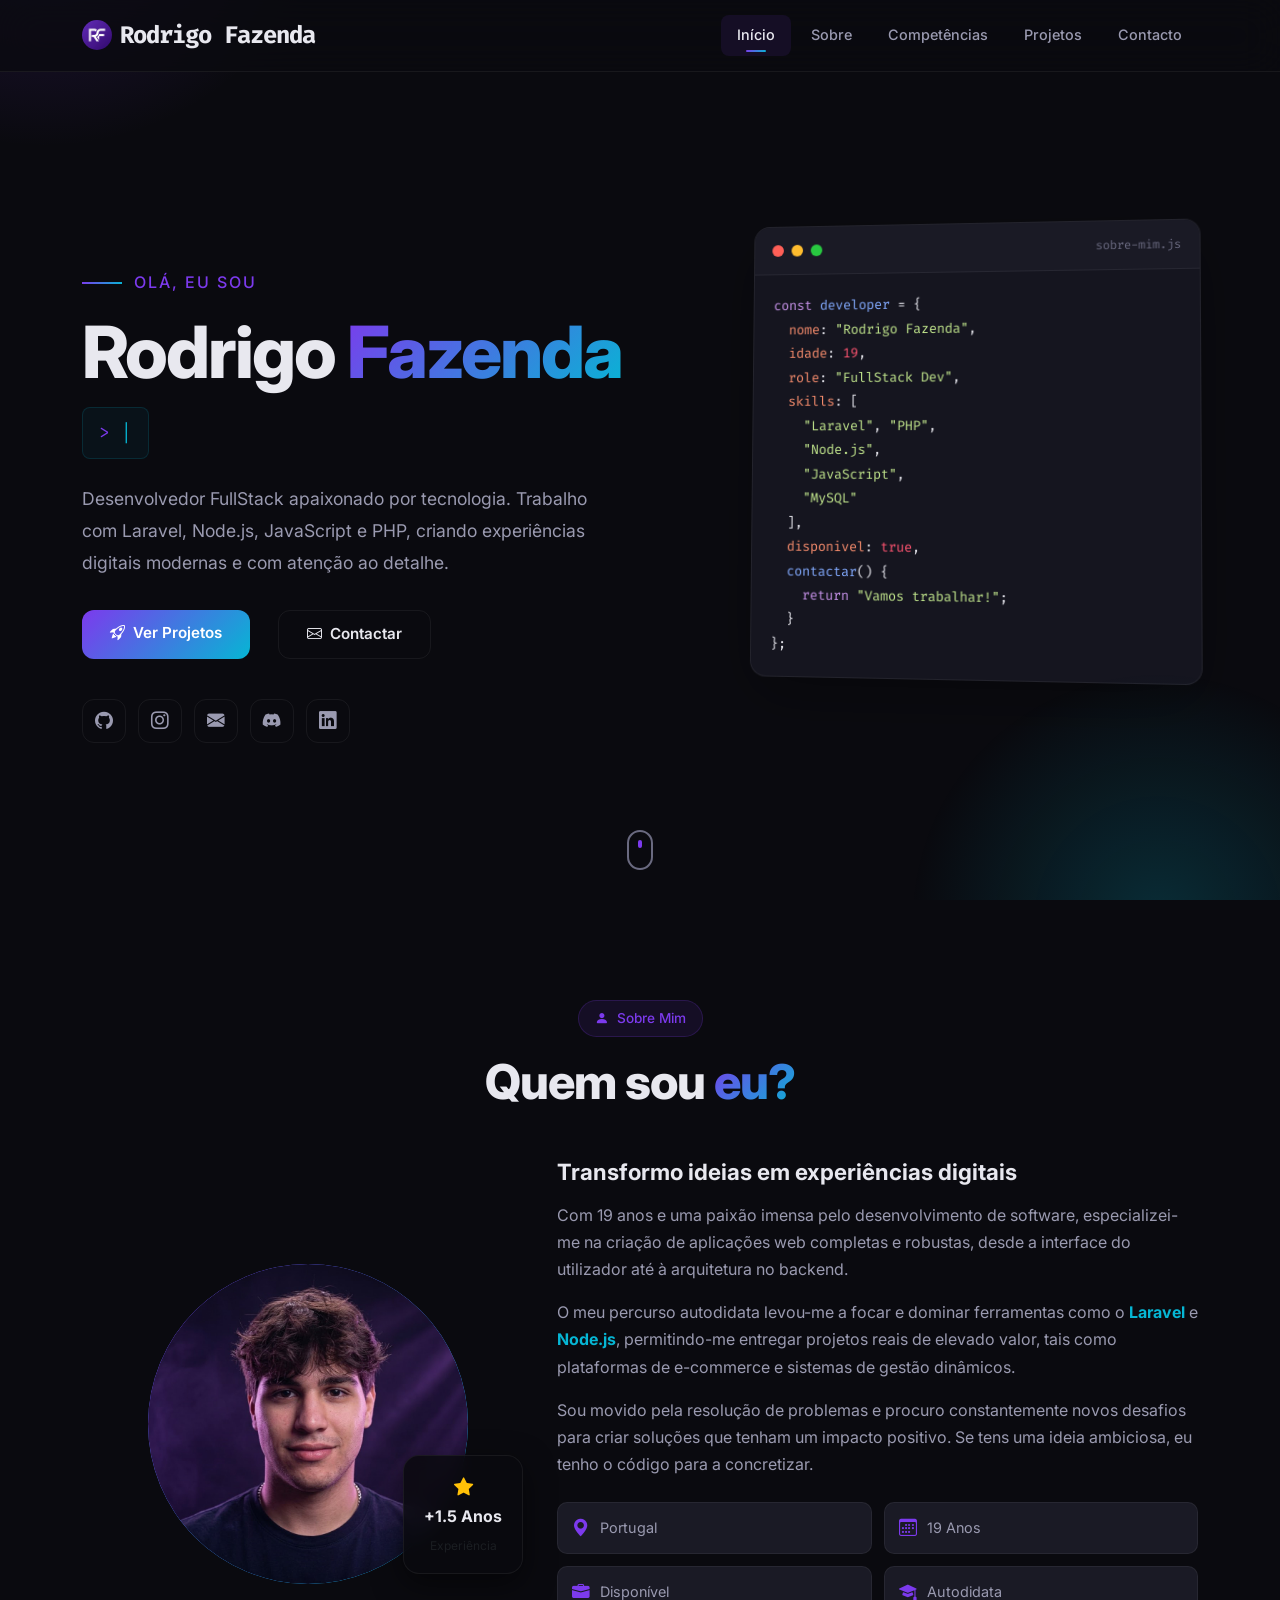
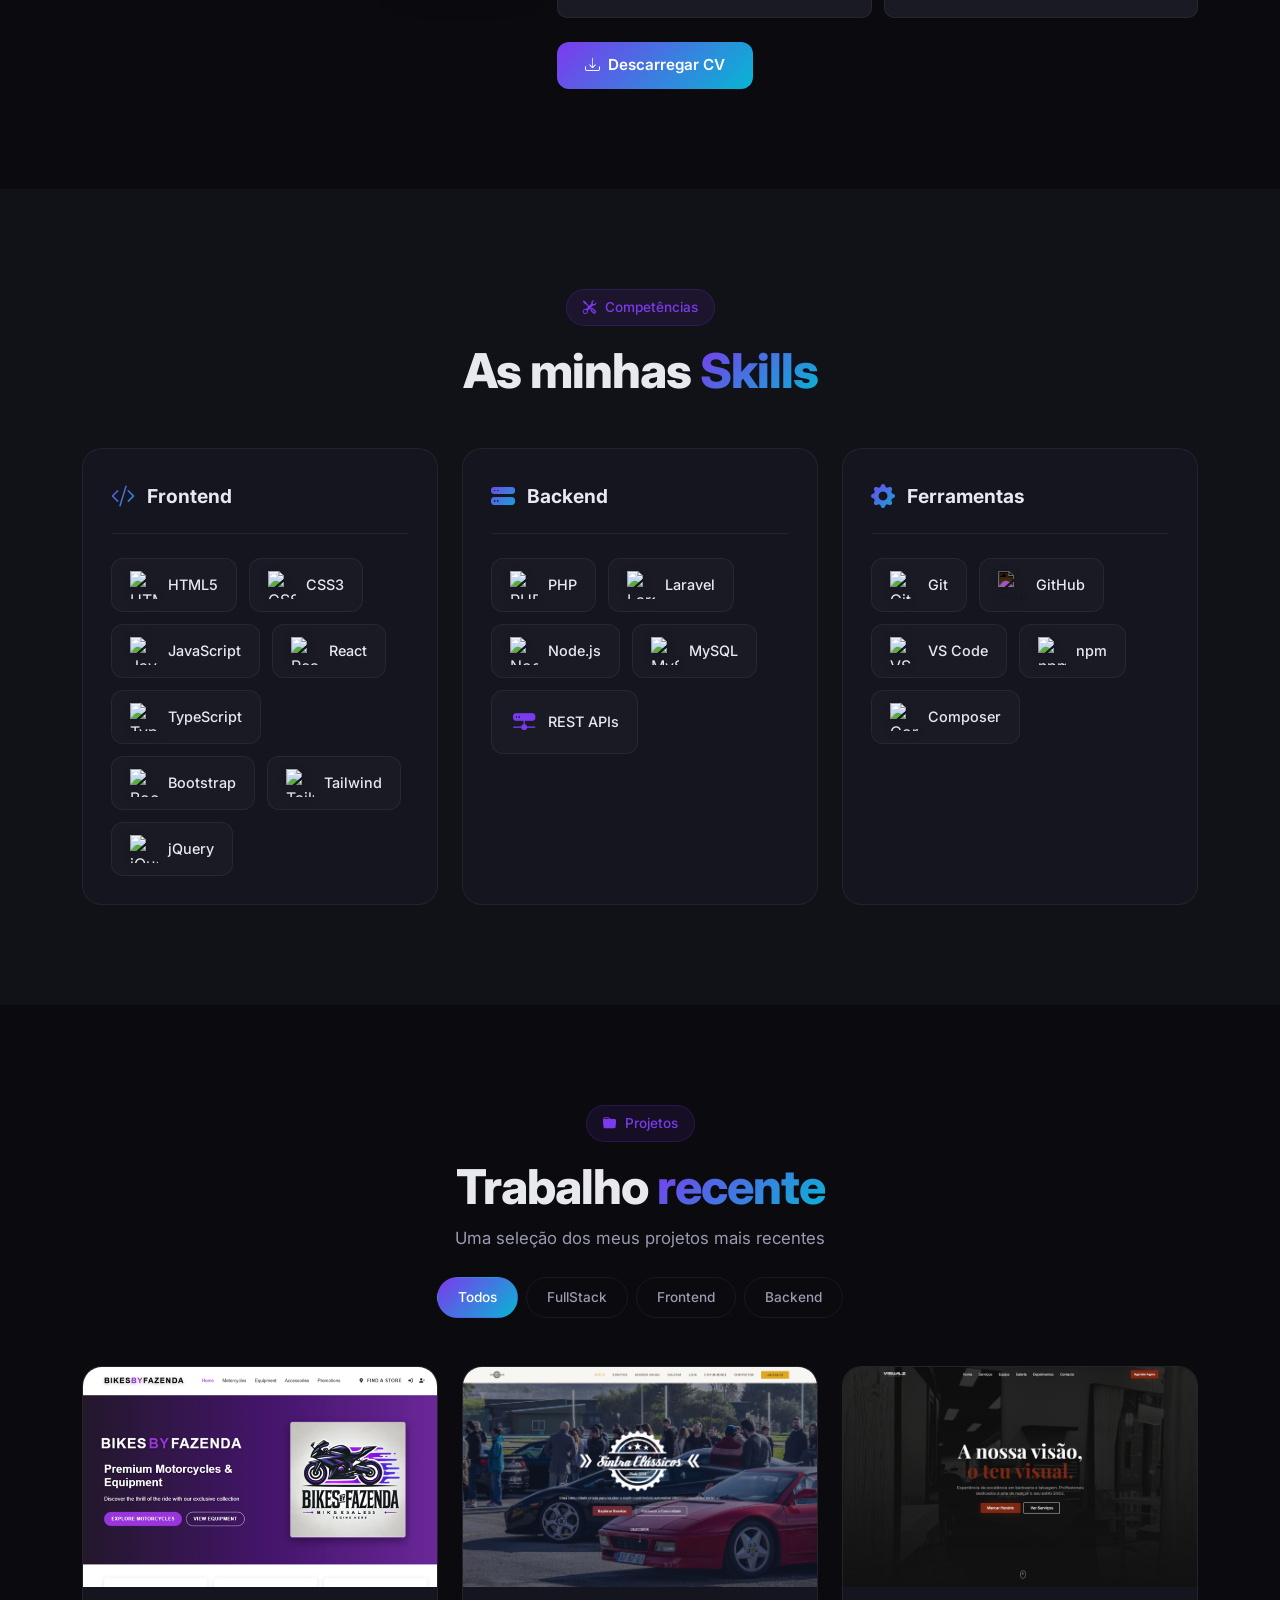
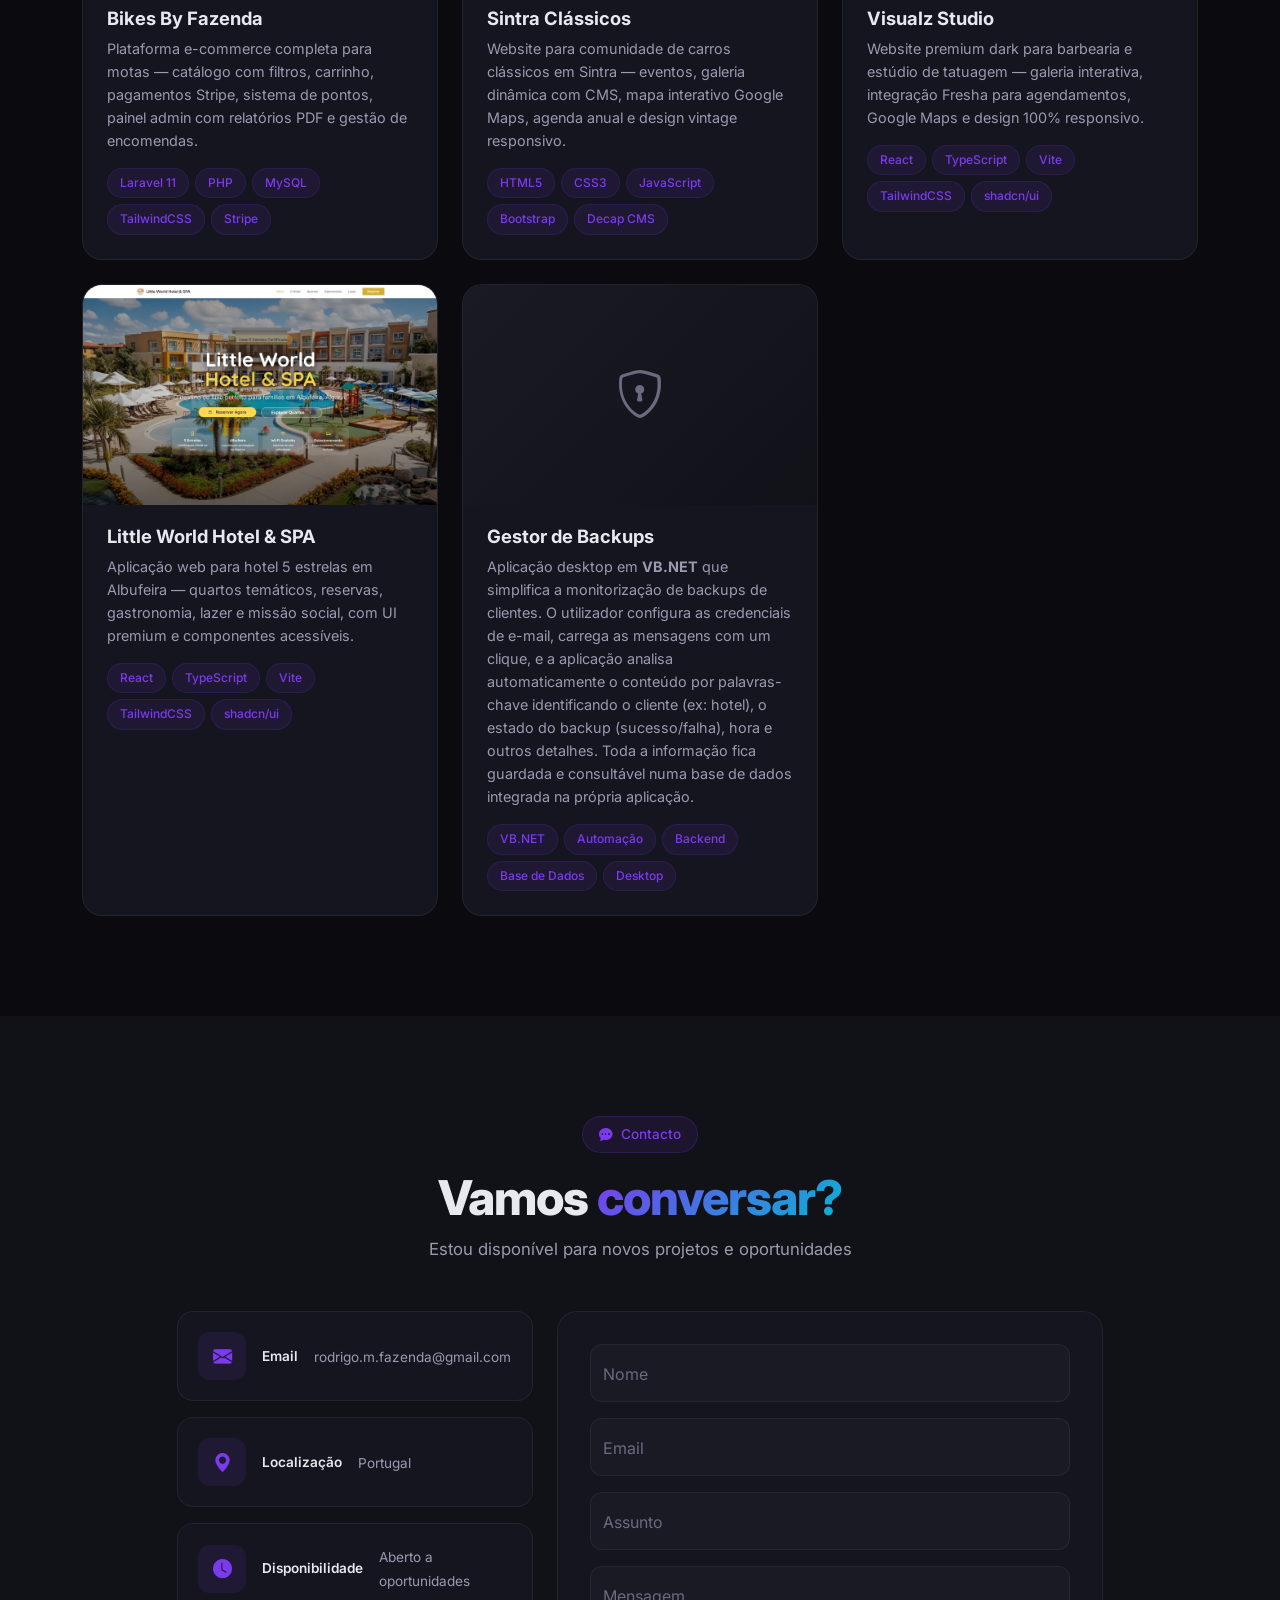
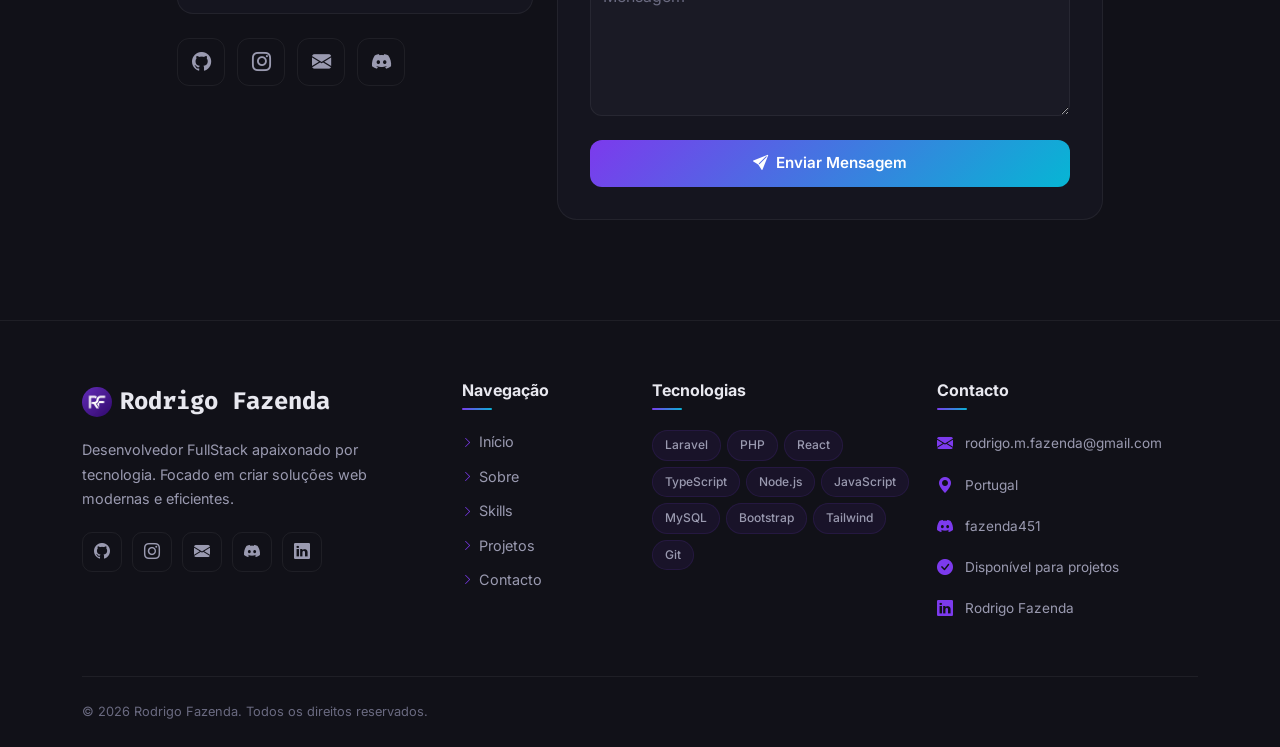
==== index.html @ aa32bdfd "Pre load video" ====
<!DOCTYPE html>
<html lang="pt">
<head>
    <meta charset="UTF-8">
    <meta name="viewport" content="width=device-width, initial-scale=1.0">
    <title>Rodrigo Fazenda | Desenvolvedor FullStack</title>
    <meta name="description" content="Portfólio de Rodrigo Fazenda — Desenvolvedor FullStack especializado em Laravel, Node.js, JavaScript, PHP e tecnologias modernas.">
    <link rel="icon" type="image/jpeg" href="assets/IMG/Favicon.jpg">

    <!-- Bootstrap 5 -->
    <link href="https://cdn.jsdelivr.net/npm/bootstrap@5.3.3/dist/css/bootstrap.min.css" rel="stylesheet">
    <!-- Bootstrap Icons -->
    <link href="https://cdn.jsdelivr.net/npm/bootstrap-icons@1.11.3/font/bootstrap-icons.min.css" rel="stylesheet">
    <!-- Google Fonts -->
    <link rel="preconnect" href="https://fonts.googleapis.com">
    <link rel="preconnect" href="https://fonts.gstatic.com" crossorigin>
    <link href="https://fonts.googleapis.com/css2?family=Inter:wght@300;400;500;600;700;800&family=Fira+Code:wght@400;500&display=swap" rel="stylesheet">
    <!-- Custom CSS -->
    <link rel="stylesheet" href="styles.css">
</head>
<body>

    <!-- ===== NAVBAR ===== -->
    <nav class="navbar navbar-expand-lg fixed-top" id="mainNav">
        <div class="container">
            <a class="navbar-brand d-flex align-items-center" href="#">
                <img src="assets/IMG/Favicon.jpg" alt="Logo" class="rounded-circle me-2" width="30" height="30">
                <span><span class="brand-symbol"></span>Rodrigo Fazenda<span class="brand-symbol"></span></span>
            </a>
            <button class="navbar-toggler" type="button" data-bs-toggle="collapse" data-bs-target="#navbarNav">
                <span class="navbar-toggler-icon"></span>
            </button>
            <div class="collapse navbar-collapse justify-content-end" id="navbarNav">
                <ul class="navbar-nav gap-1">
                    <li class="nav-item"><a class="nav-link" href="#home">Início</a></li>
                    <li class="nav-item"><a class="nav-link" href="#about">Sobre</a></li>
                    <li class="nav-item"><a class="nav-link" href="#skills">Competências</a></li>
                    <li class="nav-item"><a class="nav-link" href="#projects">Projetos</a></li>
                    <li class="nav-item"><a class="nav-link" href="#contact">Contacto</a></li>
                </ul>
            </div>
        </div>
    </nav>

    <!-- ===== HERO ===== -->
    <section id="home" class="hero-section d-flex align-items-center">
        <div class="hero-particles" id="particles"></div>
        <div class="container position-relative">
            <div class="row align-items-center">
                <div class="col-lg-7">
                    <div class="hero-content">
                        <p class="hero-greeting animate-on-scroll">
                            <span class="greeting-line"></span>
                            Olá, eu sou
                        </p>
                        <h1 class="hero-title animate-on-scroll">
                            Rodrigo <span class="text-gradient">Fazenda</span>
                        </h1>
                        <div class="hero-typewriter animate-on-scroll">
                            <span class="typewriter-prefix">&gt; </span>
                            <span id="typewriter" class="typewriter-text"></span>
                            <span class="typewriter-cursor">|</span>
                        </div>
                        <p class="hero-description animate-on-scroll">
                            Desenvolvedor FullStack apaixonado por tecnologia. Trabalho com Laravel, Node.js, JavaScript e PHP, criando experiências digitais modernas e com atenção ao detalhe.
                        </p>
                        <div class="hero-cta animate-on-scroll">
                            <a href="#projects" class="btn btn-primary-custom me-3">
                                <i class="bi bi-rocket-takeoff me-2"></i>Ver Projetos
                            </a>
                            <a href="#contact" class="btn btn-outline-custom">
                                <i class="bi bi-envelope me-2"></i>Contactar
                            </a>
                        </div>
                        <div class="hero-socials animate-on-scroll">
                            <a href="https://github.com/fazenda451" target="_blank" class="social-link" aria-label="GitHub">
                                <i class="bi bi-github"></i>
                            </a>
                            <a href="https://www.instagram.com/fazenda.451/" target="_blank" class="social-link" aria-label="Instagram">
                                <i class="bi bi-instagram"></i>
                            </a>
                            <a href="mailto:rodrigo.m.fazenda@gmail.com" class="social-link" aria-label="Email">
                                <i class="bi bi-envelope-fill"></i>
                            </a>
                            <a href="https://discord.com/" target="_blank" class="social-link" aria-label="Discord">
                                <i class="bi bi-discord"></i>
                            </a>
                            <a href="https://www.linkedin.com/in/rodrigo-fazenda-80b7a4349/" target="_blank" class="social-link" aria-label="LinkedIn">
                                <i class="bi bi-linkedin"></i>
                            </a>
                        </div>
                    </div>
                </div>
                <div class="col-lg-5 d-none d-lg-block">
                    <div class="hero-visual animate-on-scroll">
                        <div class="code-window">
                            <div class="code-header">
                                <span class="dot dot-red"></span>
                                <span class="dot dot-yellow"></span>
                                <span class="dot dot-green"></span>
                                <span class="code-title">sobre-mim.js</span>
                            </div>
                            <pre class="code-body"><code><span class="code-keyword">const</span> <span class="code-var">developer</span> = {
  <span class="code-prop">nome</span>: <span class="code-string">"Rodrigo Fazenda"</span>,
  <span class="code-prop">idade</span>: <span class="code-bool">19</span>,
  <span class="code-prop">role</span>: <span class="code-string">"FullStack Dev"</span>,
  <span class="code-prop">skills</span>: [
    <span class="code-string">"Laravel"</span>, <span class="code-string">"PHP"</span>,
    <span class="code-string">"Node.js"</span>,
    <span class="code-string">"JavaScript"</span>,
    <span class="code-string">"MySQL"</span>
  ],
  <span class="code-prop">disponivel</span>: <span class="code-bool">true</span>,
  <span class="code-func">contactar</span>() {
    <span class="code-keyword">return</span> <span class="code-string">"Vamos trabalhar!"</span>;
  }
};</code></pre>
                        </div>
                    </div>
                </div>
            </div>
        </div>
        <div class="scroll-indicator">
            <a href="#about">
                <div class="mouse">
                    <div class="mouse-wheel"></div>
                </div>
            </a>
        </div>
    </section>

    <!-- ===== ABOUT ===== -->
    <section id="about" class="section-padding">
        <div class="container">
            <div class="section-header text-center animate-on-scroll">
                <span class="section-tag"><i class="bi bi-person-fill me-2"></i>Sobre Mim</span>
                <h2 class="section-title">Quem sou <span class="text-gradient">eu?</span></h2>
            </div>
            <div class="row align-items-center mt-5">
                <div class="col-lg-5 mb-4 mb-lg-0">
                    <div class="about-image-wrapper animate-on-scroll">
                        <div class="about-image-frame">
                            <img src="assets/IMG/me.jpg" alt="Rodrigo Fazenda" class="about-image" id="profileImage">
                            <div class="about-image-border"></div>
                        </div>
                        <div class="about-experience-badge">
                            <i class="bi bi-star-fill text-warning mb-1" style="font-size: 1.2rem;"></i>
                            <span class="d-block fw-bold">+1.5 Anos</span>
                            <span class="text-muted" style="font-size: 0.75rem;">Experiência</span>
                        </div>
                    </div>
                </div>
                <div class="col-lg-7">
                    <div class="about-content animate-on-scroll">
                        <h3 class="about-subtitle">Transformo ideias em experiências digitais</h3>
                        <p class="about-text">
                            Com 19 anos e uma paixão imensa pelo desenvolvimento de software, 
                            especializei-me na criação de aplicações web completas e robustas, 
                            desde a interface do utilizador até à arquitetura no backend.
                        </p>
                        <p class="about-text">
                            O meu percurso autodidata levou-me a focar e dominar ferramentas 
                            como o <strong>Laravel</strong> e <strong>Node.js</strong>, 
                            permitindo-me entregar projetos reais de elevado valor, tais como 
                            plataformas de e-commerce e sistemas de gestão dinâmicos.
                        </p>
                        <p class="about-text">
                            Sou movido pela resolução de problemas e procuro constantemente 
                            novos desafios para criar soluções que tenham um impacto positivo. 
                            Se tens uma ideia ambiciosa, eu tenho o código para a concretizar.
                        </p>
                        <div class="about-info-grid">
                            <div class="about-info-item">
                                <i class="bi bi-geo-alt-fill"></i>
                                <span>Portugal</span>
                            </div>
                            <div class="about-info-item">
                                <i class="bi bi-calendar3"></i>
                                <span>19 Anos</span>
                            </div>
                            <div class="about-info-item">
                                <i class="bi bi-briefcase-fill"></i>
                                <span>Disponível</span>
                            </div>
                            <div class="about-info-item">
                                <i class="bi bi-mortarboard-fill"></i>
                                <span>Autodidata</span>
                            </div>
                        </div>
                        <a href="assets/Rodrigo Fazenda Pt.pdf" download="Rodrigo Fazenda CV.pdf" target="_blank" class="btn btn-primary-custom mt-4">
                            <i class="bi bi-download me-2"></i>Descarregar CV
                        </a>
                    </div>
                </div>
            </div>
        </div>
    </section>

    <!-- ===== SKILLS ===== -->
    <section id="skills" class="section-padding section-alt">
        <div class="container">
            <div class="section-header text-center animate-on-scroll">
                <span class="section-tag"><i class="bi bi-tools me-2"></i>Competências</span>
                <h2 class="section-title">As minhas <span class="text-gradient">Skills</span></h2>
            </div>

            <div class="skills-grid mt-5">
                <!-- Frontend -->
                <div class="skill-category animate-on-scroll">
                    <div class="skill-category-header">
                        <i class="bi bi-code-slash"></i>
                        <h3>Frontend</h3>
                    </div>
                    <div class="skill-chips">
                        <div class="skill-chip">
                            <img src="https://cdn.jsdelivr.net/gh/devicons/devicon@latest/icons/html5/html5-original.svg" alt="HTML5">
                            <span>HTML5</span>
                        </div>
                        <div class="skill-chip">
                            <img src="https://cdn.jsdelivr.net/gh/devicons/devicon@latest/icons/css3/css3-original.svg" alt="CSS3">
                            <span>CSS3</span>
                        </div>
                        <div class="skill-chip">
                            <img src="https://cdn.jsdelivr.net/gh/devicons/devicon@latest/icons/javascript/javascript-original.svg" alt="JavaScript">
                            <span>JavaScript</span>
                        </div>
                        <div class="skill-chip">
                            <img src="https://cdn.jsdelivr.net/gh/devicons/devicon@latest/icons/react/react-original.svg" alt="React">
                            <span>React</span>
                        </div>
                        <div class="skill-chip">
                            <img src="https://cdn.jsdelivr.net/gh/devicons/devicon@latest/icons/typescript/typescript-original.svg" alt="TypeScript">
                            <span>TypeScript</span>
                        </div>
                        <div class="skill-chip">
                            <img src="https://cdn.jsdelivr.net/gh/devicons/devicon@latest/icons/bootstrap/bootstrap-original.svg" alt="Bootstrap">
                            <span>Bootstrap</span>
                        </div>
                        <div class="skill-chip">
                            <img src="https://cdn.jsdelivr.net/gh/devicons/devicon@latest/icons/tailwindcss/tailwindcss-original.svg" alt="Tailwind">
                            <span>Tailwind</span>
                        </div>
                        <div class="skill-chip">
                            <img src="https://cdn.jsdelivr.net/gh/devicons/devicon@latest/icons/jquery/jquery-original.svg" alt="jQuery">
                            <span>jQuery</span>
                        </div>
                    </div>
                </div>

                <!-- Backend -->
                <div class="skill-category animate-on-scroll">
                    <div class="skill-category-header">
                        <i class="bi bi-hdd-stack-fill"></i>
                        <h3>Backend</h3>
                    </div>
                    <div class="skill-chips">
                        <div class="skill-chip">
                            <img src="https://cdn.jsdelivr.net/gh/devicons/devicon@latest/icons/php/php-original.svg" alt="PHP">
                            <span>PHP</span>
                        </div>
                        <div class="skill-chip">
                            <img src="https://cdn.jsdelivr.net/gh/devicons/devicon@latest/icons/laravel/laravel-original.svg" alt="Laravel">
                            <span>Laravel</span>
                        </div>
                        <div class="skill-chip">
                            <img src="https://cdn.jsdelivr.net/gh/devicons/devicon@latest/icons/nodejs/nodejs-original.svg" alt="Node.js">
                            <span>Node.js</span>
                        </div>
                        <div class="skill-chip">
                            <img src="https://cdn.jsdelivr.net/gh/devicons/devicon@latest/icons/mysql/mysql-original.svg" alt="MySQL">
                            <span>MySQL</span>
                        </div>
                        <div class="skill-chip">
                            <i class="bi bi-hdd-network-fill chip-icon"></i>
                            <span>REST APIs</span>
                        </div>
                    </div>
                </div>

                <!-- Tools -->
                <div class="skill-category animate-on-scroll">
                    <div class="skill-category-header">
                        <i class="bi bi-gear-fill"></i>
                        <h3>Ferramentas</h3>
                    </div>
                    <div class="skill-chips">
                        <div class="skill-chip">
                            <img src="https://cdn.jsdelivr.net/gh/devicons/devicon@latest/icons/git/git-original.svg" alt="Git">
                            <span>Git</span>
                        </div>
                        <div class="skill-chip">
                            <img src="https://cdn.jsdelivr.net/gh/devicons/devicon@latest/icons/github/github-original.svg" alt="GitHub" class="invert-icon">
                            <span>GitHub</span>
                        </div>
                        <div class="skill-chip">
                            <img src="https://cdn.jsdelivr.net/gh/devicons/devicon@latest/icons/vscode/vscode-original.svg" alt="VS Code">
                            <span>VS Code</span>
                        </div>
                        <div class="skill-chip">
                            <img src="https://cdn.jsdelivr.net/gh/devicons/devicon@latest/icons/npm/npm-original-wordmark.svg" alt="npm">
                            <span>npm</span>
                        </div>
                        <div class="skill-chip">
                            <img src="https://cdn.jsdelivr.net/gh/devicons/devicon@latest/icons/composer/composer-original.svg" alt="Composer">
                            <span>Composer</span>
                        </div>
                    </div>
                </div>
            </div>
        </div>
    </section>

    <!-- ===== PROJECTS ===== -->
    <section id="projects" class="section-padding">
        <div class="container">
            <div class="section-header text-center animate-on-scroll">
                <span class="section-tag"><i class="bi bi-folder-fill me-2"></i>Projetos</span>
                <h2 class="section-title">Trabalho <span class="text-gradient">recente</span></h2>
                <p class="section-subtitle">Uma seleção dos meus projetos mais recentes</p>
            </div>

            <!-- Filter Buttons -->
            <div class="project-filters text-center mt-4 animate-on-scroll">
                <button class="filter-btn active" data-filter="all">Todos</button>
                <button class="filter-btn" data-filter="fullstack">FullStack</button>
                <button class="filter-btn" data-filter="frontend">Frontend</button>
                <button class="filter-btn" data-filter="backend">Backend</button>
            </div>

            <div class="projects-grid mt-5">
                <!-- Project 1: Bikes By Fazenda -->
                <div class="project-card animate-on-scroll" data-category="fullstack">
                    <div class="project-image">
                        <div class="project-poster">
                            <img src="assets/IMG/Bikesbyfazenda.png" alt="Bikes By Fazenda" class="project-placeholder-img" style="width: 100%; height: 100%; object-fit: cover;">
                        </div>
                        <div class="project-overlay">
                            <div class="project-links">
                                <button class="project-link play-video-btn" aria-label="Ver Vídeo" title="Ver Vídeo" data-video-src="assets/Video/Bikesbyfazenda - Website Video.mov"><i class="bi bi-play-fill"></i></button>
                                <a href="https://github.com/fazenda451" target="_blank" class="project-link" aria-label="Ver Código" title="Ver Código"><i class="bi bi-github"></i></a>
                            </div>
                        </div>
                    </div>
                    <div class="project-info">
                        <h3 class="project-title">Bikes By Fazenda</h3>
                        <p class="project-desc">Plataforma e-commerce completa para motas — catálogo com filtros, carrinho, pagamentos Stripe, sistema de pontos, painel admin com relatórios PDF e gestão de encomendas.</p>
                        <div class="project-tech">
                            <span class="tech-tag">Laravel 11</span>
                            <span class="tech-tag">PHP</span>
                            <span class="tech-tag">MySQL</span>
                            <span class="tech-tag">TailwindCSS</span>
                            <span class="tech-tag">Stripe</span>
                        </div>
                    </div>
                </div>

                <!-- Project 2: Sintra Clássicos -->
                <div class="project-card animate-on-scroll" data-category="frontend">
                    <div class="project-image">
                        <div class="project-poster">
                            <img src="assets/IMG/SintraClassicos.png" alt="Sintra Clássicos" class="project-placeholder-img" style="width: 100%; height: 100%; object-fit: cover;">
                        </div>
                        <div class="project-overlay">
                            <div class="project-links">
                                <button class="project-link play-video-btn" aria-label="Ver Vídeo" title="Ver Vídeo" data-video-src="assets/Video/Sintra Classicos - Website Video.mkv"><i class="bi bi-play-fill"></i></button>
                                <a href="https://sintraclassicos.pt" target="_blank" class="project-link" aria-label="Ver Demo" title="Ver Demo"><i class="bi bi-window"></i></a>
                                <a href="https://github.com/fazenda451" target="_blank" class="project-link" aria-label="Ver Código" title="Ver Código"><i class="bi bi-github"></i></a>
                            </div>
                        </div>
                    </div>
                    <div class="project-info">
                        <h3 class="project-title">Sintra Clássicos</h3>
                        <p class="project-desc">Website para comunidade de carros clássicos em Sintra — eventos, galeria dinâmica com CMS, mapa interativo Google Maps, agenda anual e design vintage responsivo.</p>
                        <div class="project-tech">
                            <span class="tech-tag">HTML5</span>
                            <span class="tech-tag">CSS3</span>
                            <span class="tech-tag">JavaScript</span>
                            <span class="tech-tag">Bootstrap</span>
                            <span class="tech-tag">Decap CMS</span>
                        </div>
                    </div>
                </div>

                <!-- Project 3: Visualz Studio -->
                <div class="project-card animate-on-scroll" data-category="frontend">
                    <div class="project-image">
                        <div class="project-poster">
                            <img src="assets/IMG/VisualzStudio.png" alt="Visualz Studio" class="project-placeholder-img" style="width: 100%; height: 100%; object-fit: cover;">
                        </div>
                        <div class="project-overlay">
                            <div class="project-links">
                                <button class="project-link play-video-btn" aria-label="Ver Vídeo" title="Ver Vídeo" data-video-src="assets/Video/VisualzStudio - Website Video.mov"><i class="bi bi-play-fill"></i></button>
                                <a href="https://visual-studio-conceito.netlify.app" target="_blank" class="project-link" aria-label="Ver Demo" title="Ver Demo"><i class="bi bi-window"></i></a>
                                <a href="https://github.com/fazenda451" target="_blank" class="project-link" aria-label="Ver Código" title="Ver Código"><i class="bi bi-github"></i></a>
                            </div>
                        </div>
                    </div>
                    <div class="project-info">
                        <h3 class="project-title">Visualz Studio</h3>
                        <p class="project-desc">Website premium dark para barbearia e estúdio de tatuagem — galeria interativa, integração Fresha para agendamentos, Google Maps e design 100% responsivo.</p>
                        <div class="project-tech">
                            <span class="tech-tag">React</span>
                            <span class="tech-tag">TypeScript</span>
                            <span class="tech-tag">Vite</span>
                            <span class="tech-tag">TailwindCSS</span>
                            <span class="tech-tag">shadcn/ui</span>
                        </div>
                    </div>
                </div>

                <!-- Project 4: Little World Magic Hotel -->
                <div class="project-card animate-on-scroll" data-category="frontend">
                    <div class="project-image">
                        <div class="project-poster">
                            <img src="assets/IMG/Little World Hotel & Spa.png" alt="Little World Hotel & SPA" class="project-placeholder-img" style="width: 100%; height: 100%; object-fit: cover;">
                        </div>
                        <div class="project-overlay">
                            <div class="project-links">
                                <button class="project-link play-video-btn" aria-label="Ver Vídeo" title="Ver Vídeo" data-video-src="assets/Video/Little World Hotel & spa - Website Video.mov"><i class="bi bi-play-fill"></i></button>
                                <a href="https://littleworldhotel.netlify.app" target="_blank" class="project-link" aria-label="Ver Demo" title="Ver Demo"><i class="bi bi-window"></i></a>
                                <a href="https://github.com/fazenda451" target="_blank" class="project-link" aria-label="Ver Código" title="Ver Código"><i class="bi bi-github"></i></a>
                            </div>
                        </div>
                    </div>
                    <div class="project-info">
                        <h3 class="project-title">Little World Hotel & SPA</h3>
                        <p class="project-desc">Aplicação web para hotel 5 estrelas em Albufeira — quartos temáticos, reservas, gastronomia, lazer e missão social, com UI premium e componentes acessíveis.</p>
                        <div class="project-tech">
                            <span class="tech-tag">React</span>
                            <span class="tech-tag">TypeScript</span>
                            <span class="tech-tag">Vite</span>
                            <span class="tech-tag">TailwindCSS</span>
                            <span class="tech-tag">shadcn/ui</span>
                        </div>
                    </div>
                </div>

                <!-- Project 5: Gestor de Backups (Consultware) -->
                <div class="project-card animate-on-scroll" data-category="backend">
                    <div class="project-image">
                        <div class="project-placeholder">
                            <i class="bi bi-shield-lock"></i>
                        </div>
                        <div class="project-overlay">
                            <div class="project-links">
                                <span class="badge bg-dark border border-secondary px-3 py-2" style="font-size: 0.85rem;"><i class="bi bi-info-circle me-2"></i>Estágio Profissional</span>
                            </div>
                        </div>
                    </div>
                    <div class="project-info">
                        <h3 class="project-title">Gestor de Backups</h3>
                        <p class="project-desc">Aplicação desktop em <strong>VB.NET</strong> que simplifica a monitorização de backups de clientes. O utilizador configura as credenciais de e-mail, carrega as mensagens com um clique, e a aplicação analisa automaticamente o conteúdo por palavras-chave identificando o cliente (ex: hotel), o estado do backup (sucesso/falha), hora e outros detalhes. Toda a informação fica guardada e consultável numa base de dados integrada na própria aplicação.</p>
                        <div class="project-tech">
                            <span class="tech-tag">VB.NET</span>
                            <span class="tech-tag">Automação</span>
                            <span class="tech-tag">Backend</span>
                            <span class="tech-tag">Base de Dados</span>
                            <span class="tech-tag">Desktop</span>
                        </div>
                    </div>
                </div>
            </div>
        </div>
    </section>

    <!-- ===== CONTACT ===== -->
    <section id="contact" class="section-padding section-alt">
        <div class="container">
            <div class="section-header text-center animate-on-scroll">
                <span class="section-tag"><i class="bi bi-chat-dots-fill me-2"></i>Contacto</span>
                <h2 class="section-title">Vamos <span class="text-gradient">conversar?</span></h2>
                <p class="section-subtitle">Estou disponível para novos projetos e oportunidades</p>
            </div>

            <div class="row mt-5 justify-content-center">
                <div class="col-lg-4 mb-4 mb-lg-0">
                    <div class="contact-info animate-on-scroll">
                        <div class="contact-card">
                            <div class="contact-icon">
                                <i class="bi bi-envelope-fill"></i>
                            </div>
                            <h4>Email</h4>
                            <p>rodrigo.m.fazenda@gmail.com</p>
                        </div>
                        <div class="contact-card">
                            <div class="contact-icon">
                                <i class="bi bi-geo-alt-fill"></i>
                            </div>
                            <h4>Localização</h4>
                            <p>Portugal</p>
                        </div>
                        <div class="contact-card">
                            <div class="contact-icon">
                                <i class="bi bi-clock-fill"></i>
                            </div>
                            <h4>Disponibilidade</h4>
                            <p>Aberto a oportunidades</p>
                        </div>
                        <div class="contact-socials">
                            <a href="https://github.com/fazenda451" target="_blank" class="contact-social-link" aria-label="GitHub">
                                <i class="bi bi-github"></i>
                            </a>
                            <a href="https://www.instagram.com/fazenda.451/" target="_blank" class="contact-social-link" aria-label="Instagram">
                                <i class="bi bi-instagram"></i>
                            </a>
                            <a href="mailto:rodrigo.m.fazenda@gmail.com" class="contact-social-link" aria-label="Gmail">
                                <i class="bi bi-envelope-fill"></i>
                            </a>
                            <a href="#" class="contact-social-link" aria-label="Discord" title="fazenda451">
                                <i class="bi bi-discord"></i>
                            </a>
                        </div>
                    </div>
                </div>
                <div class="col-lg-6">
                    <form id="contactForm" class="contact-form animate-on-scroll" action="https://formspree.io/f/xeerzgyn" method="POST">
                        <div class="form-floating mb-3">
                            <input type="text" name="name" class="form-control custom-input" id="nameInput" placeholder="O seu nome" required>
                            <label for="nameInput">Nome</label>
                        </div>
                        <div class="form-floating mb-3">
                            <input type="email" name="email" class="form-control custom-input" id="emailInput" placeholder="email@exemplo.com" required>
                            <label for="emailInput">Email</label>
                        </div>
                        <div class="form-floating mb-3">
                            <input type="text" name="subject" class="form-control custom-input" id="subjectInput" placeholder="Assunto">
                            <label for="subjectInput">Assunto</label>
                        </div>
                        <div class="form-floating mb-4">
                            <textarea name="message" class="form-control custom-input" id="messageInput" placeholder="A sua mensagem" style="height: 150px;" required></textarea>
                            <label for="messageInput">Mensagem</label>
                        </div>
                        <button type="submit" class="btn btn-primary-custom w-100 btn-lg" id="submitBtn">
                            <span class="btn-text">
                                <i class="bi bi-send-fill me-2"></i>Enviar Mensagem
                            </span>
                            <span class="btn-loading d-none">
                                <span class="spinner-border spinner-border-sm me-2"></span>A enviar...
                            </span>
                        </button>
                        <div id="formAlert" class="mt-3 d-none"></div>
                    </form>
                </div>
            </div>
        </div>
    </section>

    <!-- ===== FOOTER ===== -->
    <footer class="footer">
        <div class="container">
            <div class="row footer-grid">
                <!-- Brand Column -->
                <div class="col-lg-4 col-md-6 mb-4 mb-lg-0">
                    <div class="footer-brand-section">
                        <div class="footer-brand d-flex align-items-center">
                            <img src="assets/IMG/Favicon.jpg" alt="Logo" class="rounded-circle me-2" width="30" height="30">
                            <span><span class="brand-symbol"></span>Rodrigo Fazenda<span class="brand-symbol"></span></span>
                        </div>
                        <p class="footer-about">
                            Desenvolvedor FullStack apaixonado por tecnologia. Focado em criar soluções web modernas e eficientes.
                        </p>
                        <div class="footer-socials">
                            <a href="https://github.com/fazenda451" target="_blank" class="footer-social" aria-label="GitHub">
                                <i class="bi bi-github"></i>
                            </a>
                            <a href="https://www.instagram.com/fazenda.451/" target="_blank" class="footer-social" aria-label="Instagram">
                                <i class="bi bi-instagram"></i>
                            </a>
                            <a href="mailto:rodrigo.m.fazenda@gmail.com" class="footer-social" aria-label="Gmail">
                                <i class="bi bi-envelope-fill"></i>
                            </a>
                            <a href="#" class="footer-social" aria-label="Discord" title="fazenda451">
                                <i class="bi bi-discord"></i>
                            </a>
                            <a href="https://www.linkedin.com/in/rodrigo-fazenda-80b7a4349/" target="_blank" class="footer-social" aria-label="LinkedIn">
                                <i class="bi bi-linkedin"></i>
                            </a>
                        </div>
                    </div>
                </div>
                <!-- Quick Links -->
                <div class="col-lg-2 col-md-6 mb-4 mb-lg-0">
                    <h4 class="footer-heading">Navegação</h4>
                    <ul class="footer-links">
                        <li><a href="#home"><i class="bi bi-chevron-right"></i> Início</a></li>
                        <li><a href="#about"><i class="bi bi-chevron-right"></i> Sobre</a></li>
                        <li><a href="#skills"><i class="bi bi-chevron-right"></i> Skills</a></li>
                        <li><a href="#projects"><i class="bi bi-chevron-right"></i> Projetos</a></li>
                        <li><a href="#contact"><i class="bi bi-chevron-right"></i> Contacto</a></li>
                    </ul>
                </div>
                <!-- Technologies -->
                <div class="col-lg-3 col-md-6 mb-4 mb-lg-0">
                    <h4 class="footer-heading">Tecnologias</h4>
                    <div class="footer-tech-tags">
                        <span class="footer-tech">Laravel</span>
                        <span class="footer-tech">PHP</span>
                        <span class="footer-tech">React</span>
                        <span class="footer-tech">TypeScript</span>
                        <span class="footer-tech">Node.js</span>
                        <span class="footer-tech">JavaScript</span>
                        <span class="footer-tech">MySQL</span>
                        <span class="footer-tech">Bootstrap</span>
                        <span class="footer-tech">Tailwind</span>
                        <span class="footer-tech">Git</span>
                    </div>
                </div>
                <!-- Contact Info -->
                <div class="col-lg-3 col-md-6">
                    <h4 class="footer-heading">Contacto</h4>
                    <ul class="footer-contact">
                        <li>
                            <i class="bi bi-envelope-fill"></i>
                            <a href="mailto:rodrigo.m.fazenda@gmail.com">rodrigo.m.fazenda@gmail.com</a>
                        </li>
                        <li>
                            <i class="bi bi-geo-alt-fill"></i>
                            <span>Portugal</span>
                        </li>
                        <li>
                            <i class="bi bi-discord"></i>
                            <span>fazenda451</span>
                        </li>
                        <li>
                            <i class="bi bi-check-circle-fill"></i>
                            <span>Disponível para projetos</span>
                        </li>
                        <li>
                            <i class="bi bi-linkedin"></i>
                            <a href="https://www.linkedin.com/in/rodrigo-fazenda-80b7a4349/" target="_blank">Rodrigo Fazenda</a>
                        </li>
                    </ul>
                </div>
            </div>
            <!-- Footer Bottom -->
            <div class="footer-bottom">
                <div class="footer-divider"></div>
                <div class="footer-bottom-content">
                    <p class="footer-copy">&copy; 2026 Rodrigo Fazenda. Todos os direitos reservados.</p>
                </div>
            </div>
        </div>
    </footer>

    <!-- Back to Top -->
    <button id="backToTop" class="back-to-top" aria-label="Voltar ao topo">
        <i class="bi bi-chevron-up"></i>
    </button>

    <!-- ===== PRELOAD VIDEOS ===== -->
    <div style="display: none;" aria-hidden="true">
        <video preload="auto" id="preload-video-bikes">
            <source src="assets/Video/Bikesbyfazenda - Website Video.mov">
        </video>
        <video preload="auto" id="preload-video-sintra">
            <source src="assets/Video/Sintra Classicos - Website Video.mkv">
        </video>
        <video preload="auto" id="preload-video-visualz">
            <source src="assets/Video/VisualzStudio - Website Video.mov">
        </video>
        <video preload="auto" id="preload-video-littleworld">
            <source src="assets/Video/Little World Hotel & spa - Website Video.mov">
        </video>
    </div>

    <!-- ===== VIDEO MODAL ===== -->
    <div id="videoModal" class="video-modal">
        <div class="video-modal-backdrop"></div>
        <div class="video-modal-content">
            <button class="close-modal-btn" id="closeVideoModal" aria-label="Fechar Vídeo"><i class="bi bi-x-lg"></i></button>
            <div class="custom-video-player" id="videoPlayerContainer">
                <video id="modalVideo" playsinline></video>
                <div class="video-controls">
                    <div class="video-progress" id="progressContainer">
                        <div class="progress-bar" id="progressBar"></div>
                    </div>
                    <div class="controls-main">
                        <div class="controls-left">
                            <button class="control-btn" id="playPauseBtn"><i class="bi bi-play-fill"></i></button>
                            <div class="volume-container">
                                <button class="control-btn" id="muteBtn"><i class="bi bi-volume-up-fill"></i></button>
                                <div class="volume-slider-container">
                                    <input type="range" id="volumeBar" min="0" max="1" value="1" step="0.05">
                                </div>
                            </div>
                            <div class="time-display">
                                <span id="currentTime">0:00</span> <span class="time-separator">/</span> <span id="durationTime">0:00</span>
                            </div>
                        </div>
                        <div class="controls-right">
                            <button class="control-btn" id="fullscreenBtn"><i class="bi bi-fullscreen"></i></button>
                        </div>
                    </div>
                </div>
            </div>
        </div>
    </div>

    <!-- Bootstrap JS -->
    <script src="https://cdn.jsdelivr.net/npm/bootstrap@5.3.3/dist/js/bootstrap.bundle.min.js"></script>
    <!-- Custom JS -->
    <script src="script.js"></script>

</body>
</html>
---- styles.css ----
/* ================================================
   RODRIGO FAZENDA — PORTFOLIO STYLES
   Modern Dark Theme with Purple/Cyan accents
   ================================================ */

/* ===== CSS Variables ===== */
:root {
    --bg-primary: #0a0a0f;
    --bg-secondary: #111118;
    --bg-tertiary: #1a1a25;
    --bg-card: #15151f;
    --bg-card-hover: #1c1c2a;

    --text-primary: #e8e8ef;
    --text-secondary: #9a9ab0;
    --text-muted: #6a6a80;

    --accent-primary: #7c3aed;
    --accent-secondary: #06b6d4;
    --accent-gradient: linear-gradient(135deg, #7c3aed 0%, #06b6d4 100%);
    --accent-gradient-hover: linear-gradient(135deg, #8b5cf6 0%, #22d3ee 100%);
    --accent-glow: rgba(124, 58, 237, 0.25);
    --accent-glow-cyan: rgba(6, 182, 212, 0.2);

    --border-color: rgba(255, 255, 255, 0.06);
    --border-color-hover: rgba(124, 58, 237, 0.3);

    --font-main: 'Inter', -apple-system, BlinkMacSystemFont, sans-serif;
    --font-mono: 'Fira Code', 'Consolas', monospace;

    --nav-height: 72px;
    --transition: all 0.3s cubic-bezier(0.4, 0, 0.2, 1);
    --transition-slow: all 0.6s cubic-bezier(0.4, 0, 0.2, 1);
}

/* ===== Reset & Base ===== */
*, *::before, *::after {
    margin: 0;
    padding: 0;
    box-sizing: border-box;
}

html {
    scroll-behavior: smooth;
    scroll-padding-top: var(--nav-height);
}

body {
    font-family: var(--font-main);
    background-color: var(--bg-primary);
    color: var(--text-primary);
    line-height: 1.7;
    overflow-x: hidden;
    -webkit-font-smoothing: antialiased;
    -moz-osx-font-smoothing: grayscale;
}

::selection {
    background: var(--accent-primary);
    color: white;
}

::-webkit-scrollbar {
    width: 8px;
}
::-webkit-scrollbar-track {
    background: var(--bg-primary);
}
::-webkit-scrollbar-thumb {
    background: var(--accent-primary);
    border-radius: 4px;
}

a {
    text-decoration: none;
    color: inherit;
    transition: var(--transition);
}

img {
    max-width: 100%;
    height: auto;
}

/* ===== Text Gradient ===== */
.text-gradient {
    background: var(--accent-gradient);
    -webkit-background-clip: text;
    -webkit-text-fill-color: transparent;
    background-clip: text;
}

/* ===== Navbar ===== */
#mainNav {
    height: var(--nav-height);
    background: rgba(10, 10, 15, 0.8);
    backdrop-filter: blur(20px);
    -webkit-backdrop-filter: blur(20px);
    border-bottom: 1px solid var(--border-color);
    transition: var(--transition);
    z-index: 1050;
}

#mainNav.scrolled {
    background: rgba(10, 10, 15, 0.95);
    box-shadow: 0 4px 30px rgba(0, 0, 0, 0.3);
}

.navbar-brand {
    font-family: var(--font-mono);
    font-size: 1.5rem;
    font-weight: 700;
    color: var(--text-primary) !important;
    letter-spacing: -1px;
}

.brand-symbol {
    color: var(--accent-primary);
}

.navbar-toggler {
    border: 1px solid var(--border-color) !important;
    padding: 0.4rem 0.6rem;
}

.navbar-toggler-icon {
    background-image: url("data:image/svg+xml,%3csvg xmlns='http://www.w3.org/2000/svg' viewBox='0 0 30 30'%3e%3cpath stroke='rgba%28232, 232, 239, 0.7%29' stroke-linecap='round' stroke-miterlimit='10' stroke-width='2' d='M4 7h22M4 15h22M4 23h22'/%3e%3c/svg%3e") !important;
}

.nav-link {
    color: var(--text-secondary) !important;
    font-size: 0.9rem;
    font-weight: 500;
    padding: 0.5rem 1rem !important;
    border-radius: 8px;
    position: relative;
    transition: var(--transition);
}

.nav-link:hover,
.nav-link.active {
    color: var(--text-primary) !important;
    background: rgba(124, 58, 237, 0.1);
}

.nav-link.active::after {
    content: '';
    position: absolute;
    bottom: 4px;
    left: 50%;
    transform: translateX(-50%);
    width: 20px;
    height: 2px;
    background: var(--accent-gradient);
    border-radius: 1px;
}

/* ===== Hero Section ===== */
.hero-section {
    min-height: 100vh;
    position: relative;
    overflow: hidden;
    background: var(--bg-primary);
}

.hero-section::before {
    content: '';
    position: absolute;
    top: -50%;
    left: -20%;
    width: 600px;
    height: 600px;
    background: radial-gradient(circle, var(--accent-glow) 0%, transparent 70%);
    animation: float-glow 8s ease-in-out infinite;
}

.hero-section::after {
    content: '';
    position: absolute;
    bottom: -30%;
    right: -10%;
    width: 500px;
    height: 500px;
    background: radial-gradient(circle, var(--accent-glow-cyan) 0%, transparent 70%);
    animation: float-glow 10s ease-in-out infinite reverse;
}

@keyframes float-glow {
    0%, 100% { transform: translate(0, 0); }
    33% { transform: translate(30px, -30px); }
    66% { transform: translate(-20px, 20px); }
}

/* Particles */
.hero-particles {
    position: absolute;
    top: 0;
    left: 0;
    width: 100%;
    height: 100%;
    pointer-events: none;
    z-index: 0;
}

.particle {
    position: absolute;
    width: 3px;
    height: 3px;
    border-radius: 50%;
    background: var(--accent-primary);
    opacity: 0;
    animation: particle-float linear infinite;
}

@keyframes particle-float {
    0% {
        opacity: 0;
        transform: translateY(0) scale(0);
    }
    10% {
        opacity: 0.6;
        transform: scale(1);
    }
    90% {
        opacity: 0.2;
    }
    100% {
        opacity: 0;
        transform: translateY(-100vh) scale(0);
    }
}

.hero-content {
    padding-top: calc(var(--nav-height) + 40px);
}

.hero-greeting {
    color: var(--accent-primary);
    font-size: 1rem;
    font-weight: 500;
    letter-spacing: 2px;
    text-transform: uppercase;
    display: flex;
    align-items: center;
    gap: 12px;
    margin-bottom: 1rem;
}

.greeting-line {
    display: inline-block;
    width: 40px;
    height: 2px;
    background: var(--accent-gradient);
}

.hero-title {
    font-size: clamp(2.5rem, 6vw, 4.5rem);
    font-weight: 800;
    line-height: 1.1;
    margin-bottom: 1rem;
    letter-spacing: -2px;
}

.hero-typewriter {
    font-family: var(--font-mono);
    font-size: 1.1rem;
    color: var(--accent-secondary);
    margin-bottom: 1.5rem;
    padding: 10px 16px;
    background: rgba(6, 182, 212, 0.05);
    border: 1px solid rgba(6, 182, 212, 0.15);
    border-radius: 8px;
    display: inline-block;
}

.typewriter-prefix {
    color: var(--accent-primary);
}

.typewriter-cursor {
    animation: blink 1s step-end infinite;
}

@keyframes blink {
    0%, 100% { opacity: 1; }
    50% { opacity: 0; }
}

.hero-description {
    font-size: 1.1rem;
    color: var(--text-secondary);
    max-width: 540px;
    margin-bottom: 2rem;
    line-height: 1.8;
}

.hero-cta {
    display: flex;
    flex-wrap: wrap;
    gap: 12px;
    margin-bottom: 2.5rem;
}

/* Buttons */
.btn-primary-custom {
    background: var(--accent-gradient);
    color: white;
    border: none;
    padding: 12px 28px;
    border-radius: 12px;
    font-weight: 600;
    font-size: 0.95rem;
    transition: var(--transition);
    position: relative;
    overflow: hidden;
    z-index: 1;
}

.btn-primary-custom::before {
    content: '';
    position: absolute;
    top: 0;
    left: 0;
    width: 100%;
    height: 100%;
    background: var(--accent-gradient-hover);
    opacity: 0;
    transition: var(--transition);
    z-index: -1;
}

.btn-primary-custom:hover {
    color: white;
    transform: translateY(-2px);
    box-shadow: 0 8px 30px var(--accent-glow);
}

.btn-primary-custom:hover::before {
    opacity: 1;
}

.btn-outline-custom {
    background: transparent;
    color: var(--text-primary);
    border: 1px solid var(--border-color);
    padding: 12px 28px;
    border-radius: 12px;
    font-weight: 600;
    font-size: 0.95rem;
    transition: var(--transition);
}

.btn-outline-custom:hover {
    border-color: var(--accent-primary);
    color: var(--accent-primary);
    background: rgba(124, 58, 237, 0.05);
    transform: translateY(-2px);
}

/* Hero Socials */
.hero-socials {
    display: flex;
    gap: 12px;
}

.social-link {
    display: flex;
    align-items: center;
    justify-content: center;
    width: 44px;
    height: 44px;
    border-radius: 12px;
    border: 1px solid var(--border-color);
    color: var(--text-secondary);
    font-size: 1.1rem;
    transition: var(--transition);
}

.social-link:hover {
    border-color: var(--accent-primary);
    color: var(--accent-primary);
    background: rgba(124, 58, 237, 0.1);
    transform: translateY(-3px);
}

/* Hero Code Window */
.hero-visual {
    perspective: 1000px;
}

.code-window {
    background: var(--bg-card);
    border: 1px solid var(--border-color);
    border-radius: 16px;
    overflow: hidden;
    box-shadow: 0 20px 60px rgba(0, 0, 0, 0.3);
    transform: rotateY(-5deg) rotateX(2deg);
    transition: var(--transition-slow);
}

.code-window:hover {
    transform: rotateY(0) rotateX(0);
    box-shadow: 0 25px 70px rgba(124, 58, 237, 0.15);
}

.code-header {
    display: flex;
    align-items: center;
    gap: 8px;
    padding: 14px 18px;
    background: var(--bg-tertiary);
    border-bottom: 1px solid var(--border-color);
}

.dot {
    width: 12px;
    height: 12px;
    border-radius: 50%;
}
.dot-red { background: #ff5f57; }
.dot-yellow { background: #febc2e; }
.dot-green { background: #28c840; }

.code-title {
    margin-left: auto;
    font-family: var(--font-mono);
    font-size: 0.75rem;
    color: var(--text-muted);
}

.code-body {
    padding: 20px;
    margin: 0;
    font-family: var(--font-mono);
    font-size: 0.85rem;
    line-height: 1.8;
    overflow-x: auto;
    background: transparent;
}

.code-body code {
    font-family: inherit;
    color: var(--text-primary);
}

.code-keyword { color: #c792ea; }
.code-var { color: #82aaff; }
.code-prop { color: #f78c6c; }
.code-string { color: #c3e88d; }
.code-bool { color: #ff5370; }
.code-func { color: #82aaff; }

/* Scroll Indicator */
.scroll-indicator {
    position: absolute;
    bottom: 30px;
    left: 50%;
    transform: translateX(-50%);
    z-index: 10;
}

.mouse {
    width: 26px;
    height: 40px;
    border: 2px solid var(--text-muted);
    border-radius: 13px;
    position: relative;
}

.mouse-wheel {
    width: 4px;
    height: 8px;
    background: var(--accent-primary);
    border-radius: 2px;
    position: absolute;
    top: 8px;
    left: 50%;
    transform: translateX(-50%);
    animation: scroll-down 2s ease-in-out infinite;
}

@keyframes scroll-down {
    0% { opacity: 1; transform: translateX(-50%) translateY(0); }
    100% { opacity: 0; transform: translateX(-50%) translateY(12px); }
}

/* ===== Section Common ===== */
.section-padding {
    padding: 100px 0;
}

.section-alt {
    background: var(--bg-secondary);
}

.section-tag {
    display: inline-block;
    background: rgba(124, 58, 237, 0.1);
    color: var(--accent-primary);
    border: 1px solid rgba(124, 58, 237, 0.2);
    padding: 6px 16px;
    border-radius: 50px;
    font-size: 0.85rem;
    font-weight: 500;
    margin-bottom: 1rem;
}

.section-title {
    font-size: clamp(2rem, 4vw, 3rem);
    font-weight: 800;
    letter-spacing: -1px;
}

.section-subtitle {
    color: var(--text-secondary);
    font-size: 1.05rem;
    margin-top: 0.5rem;
}

/* ===== About Section ===== */
.about-image-wrapper {
    position: relative;
    display: flex;
    justify-content: center;
}

.about-image-frame {
    position: relative;
    width: 320px;
    height: 320px;
    border-radius: 50%;
    overflow: hidden;
}

.about-image {
    width: 100%;
    height: 100%;
    object-fit: cover;
    border-radius: 50%;
    transition: var(--transition-slow);
}

.about-image-border {
    position: absolute;
    top: -4px;
    left: -4px;
    right: -4px;
    bottom: -4px;
    border-radius: 50%;
    background: var(--accent-gradient);
    z-index: -1;
}

.about-experience-badge {
    position: absolute;
    bottom: 10px;
    right: 10px;
    background: rgba(10, 10, 15, 0.85);
    backdrop-filter: blur(8px);
    -webkit-backdrop-filter: blur(8px);
    border: 1px solid var(--border-color);
    padding: 15px 20px;
    border-radius: 16px;
    text-align: center;
    box-shadow: 0 10px 30px rgba(0, 0, 0, 0.5);
    z-index: 2;
    transform: translateY(0);
    transition: var(--transition);
}

.about-experience-badge:hover {
    transform: translateY(-5px);
    border-color: var(--accent-primary);
    box-shadow: 0 15px 40px rgba(124, 58, 237, 0.2);
}

.about-subtitle {
    font-size: 1.4rem;
    font-weight: 700;
    margin-bottom: 1rem;
}

.about-text {
    color: var(--text-secondary);
    margin-bottom: 1rem;
    font-size: 1rem;
}

.about-text strong {
    color: var(--accent-secondary);
}

.about-info-grid {
    display: grid;
    grid-template-columns: repeat(2, 1fr);
    gap: 12px;
    margin-top: 1.5rem;
}

.about-info-item {
    display: flex;
    align-items: center;
    gap: 10px;
    padding: 10px 14px;
    background: var(--bg-tertiary);
    border-radius: 10px;
    border: 1px solid var(--border-color);
    font-size: 0.9rem;
    color: var(--text-secondary);
    transition: var(--transition);
}

.about-info-item:hover {
    border-color: var(--accent-primary);
    background: rgba(124, 58, 237, 0.05);
}

.about-info-item i {
    color: var(--accent-primary);
    font-size: 1.1rem;
}

/* ===== Skills Section ===== */
.skills-grid {
    display: grid;
    grid-template-columns: repeat(auto-fit, minmax(320px, 1fr));
    gap: 24px;
}

.skill-category {
    background: var(--bg-card);
    border: 1px solid var(--border-color);
    border-radius: 20px;
    padding: 28px;
    transition: var(--transition);
}

.skill-category:hover {
    border-color: var(--border-color-hover);
    transform: translateY(-4px);
    box-shadow: 0 12px 40px rgba(0, 0, 0, 0.2);
}

.skill-category-header {
    display: flex;
    align-items: center;
    gap: 12px;
    margin-bottom: 24px;
    padding-bottom: 16px;
    border-bottom: 1px solid var(--border-color);
}

.skill-category-header i {
    font-size: 1.5rem;
    background: var(--accent-gradient);
    -webkit-background-clip: text;
    -webkit-text-fill-color: transparent;
    background-clip: text;
}

.skill-category-header h3 {
    font-size: 1.2rem;
    font-weight: 700;
    margin: 0;
}

.skill-chips {
    display: flex;
    flex-wrap: wrap;
    gap: 12px;
}

.skill-chip {
    display: flex;
    align-items: center;
    gap: 10px;
    padding: 12px 18px;
    background: var(--bg-tertiary);
    border: 1px solid var(--border-color);
    border-radius: 12px;
    transition: var(--transition);
    cursor: default;
}

.skill-chip:hover {
    border-color: var(--accent-primary);
    background: rgba(124, 58, 237, 0.08);
    transform: translateY(-3px);
    box-shadow: 0 8px 25px rgba(124, 58, 237, 0.15);
}

.skill-chip img {
    width: 28px;
    height: 28px;
    object-fit: contain;
    filter: drop-shadow(0 2px 4px rgba(0, 0, 0, 0.2));
}

.skill-chip img.invert-icon {
    filter: invert(1) drop-shadow(0 2px 4px rgba(0, 0, 0, 0.2));
}

.skill-chip .chip-icon {
    font-size: 1.4rem;
    color: var(--accent-primary);
    width: 28px;
    text-align: center;
}

.skill-chip span {
    font-size: 0.9rem;
    font-weight: 500;
    color: var(--text-primary);
    white-space: nowrap;
}

/* ===== Projects Section ===== */
.project-filters {
    display: flex;
    justify-content: center;
    flex-wrap: wrap;
    gap: 8px;
}

.filter-btn {
    background: transparent;
    border: 1px solid var(--border-color);
    color: var(--text-secondary);
    padding: 8px 20px;
    border-radius: 50px;
    font-size: 0.85rem;
    font-weight: 500;
    cursor: pointer;
    transition: var(--transition);
    font-family: var(--font-main);
}

.filter-btn:hover {
    border-color: var(--accent-primary);
    color: var(--accent-primary);
}

.filter-btn.active {
    background: var(--accent-gradient);
    border-color: transparent;
    color: white;
}

.projects-grid {
    display: grid;
    grid-template-columns: repeat(auto-fill, minmax(340px, 1fr));
    gap: 24px;
}

.project-card {
    background: var(--bg-card);
    border: 1px solid var(--border-color);
    border-radius: 20px;
    overflow: hidden;
    transition: var(--transition);
}

.project-card:hover {
    border-color: var(--border-color-hover);
    transform: translateY(-6px);
    box-shadow: 0 16px 50px rgba(0, 0, 0, 0.2);
}

.project-card.hidden {
    display: none;
}

.project-image {
    position: relative;
    height: 220px;
    overflow: hidden;
}

.project-poster {
    width: 100%;
    height: 100%;
    position: relative;
    z-index: 2;
}

.project-placeholder {
    width: 100%;
    height: 100%;
    position: relative;
    z-index: 0;
    background: linear-gradient(135deg, var(--bg-tertiary) 0%, var(--bg-secondary) 100%);
    display: flex;
    align-items: center;
    justify-content: center;
    font-size: 3rem;
    color: var(--text-muted);
    transition: var(--transition);
}

.project-card:hover .project-placeholder {
    transform: scale(1.05);
    color: var(--accent-primary);
}

.project-overlay {
    position: absolute;
    top: 0;
    left: 0;
    width: 100%;
    height: 100%;
    background: rgba(10, 10, 15, 0.85);
    backdrop-filter: blur(4px);
    -webkit-backdrop-filter: blur(4px);
    display: flex;
    align-items: center;
    justify-content: center;
    opacity: 0;
    transition: var(--transition);
    z-index: 3;
}

.project-card:hover .project-overlay {
    opacity: 1;
}

.project-links {
    display: flex;
    gap: 12px;
}

.project-link {
    display: flex;
    align-items: center;
    justify-content: center;
    width: 48px;
    height: 48px;
    border-radius: 50%;
    background: var(--accent-gradient);
    color: white;
    font-size: 1.1rem;
    transition: var(--transition);
    transform: translateY(20px);
}

.project-card:hover .project-link {
    transform: translateY(0);
}

.project-link:hover {
    transform: scale(1.15) !important;
    color: white;
    box-shadow: 0 6px 20px var(--accent-glow);
}

.project-info {
    padding: 20px 24px 24px;
}

.project-title {
    font-size: 1.15rem;
    font-weight: 700;
    margin-bottom: 8px;
}

.project-desc {
    font-size: 0.9rem;
    color: var(--text-secondary);
    margin-bottom: 16px;
    line-height: 1.6;
}

.project-tech {
    display: flex;
    flex-wrap: wrap;
    gap: 6px;
}

.tech-tag {
    background: rgba(124, 58, 237, 0.1);
    color: var(--accent-primary);
    border: 1px solid rgba(124, 58, 237, 0.15);
    padding: 4px 12px;
    border-radius: 50px;
    font-size: 0.75rem;
    font-weight: 500;
}

/* ===== Contact Section ===== */
.contact-info {
    display: flex;
    flex-direction: column;
    gap: 16px;
}

.contact-card {
    background: var(--bg-card);
    border: 1px solid var(--border-color);
    border-radius: 16px;
    padding: 20px;
    display: flex;
    align-items: center;
    gap: 16px;
    transition: var(--transition);
}

.contact-card:hover {
    border-color: var(--border-color-hover);
    transform: translateX(4px);
}

.contact-icon {
    width: 48px;
    height: 48px;
    border-radius: 12px;
    background: rgba(124, 58, 237, 0.1);
    display: flex;
    align-items: center;
    justify-content: center;
    font-size: 1.2rem;
    color: var(--accent-primary);
    flex-shrink: 0;
}

.contact-card h4 {
    font-size: 0.85rem;
    font-weight: 600;
    margin: 0;
}

.contact-card p {
    font-size: 0.85rem;
    color: var(--text-secondary);
    margin: 2px 0 0;
}

.contact-socials {
    display: flex;
    gap: 12px;
    margin-top: 8px;
}

.contact-social-link {
    width: 48px;
    height: 48px;
    border-radius: 12px;
    border: 1px solid var(--border-color);
    display: flex;
    align-items: center;
    justify-content: center;
    font-size: 1.2rem;
    color: var(--text-secondary);
    transition: var(--transition);
}

.contact-social-link:hover {
    border-color: var(--accent-primary);
    color: var(--accent-primary);
    background: rgba(124, 58, 237, 0.1);
    transform: translateY(-4px);
}

/* Contact Form */
.contact-form {
    background: var(--bg-card);
    border: 1px solid var(--border-color);
    border-radius: 20px;
    padding: 32px;
}

.custom-input {
    background: var(--bg-tertiary) !important;
    border: 1px solid var(--border-color) !important;
    color: var(--text-primary) !important;
    border-radius: 12px !important;
    font-family: var(--font-main);
    transition: var(--transition);
}

.custom-input:focus {
    border-color: var(--accent-primary) !important;
    box-shadow: 0 0 0 3px var(--accent-glow) !important;
}

.form-floating label {
    color: var(--text-muted) !important;
    font-family: var(--font-main);
}

.form-floating > .form-control:focus ~ label,
.form-floating > .form-control:not(:placeholder-shown) ~ label {
    color: var(--accent-primary) !important;
}

#formAlert {
    border-radius: 12px;
    font-size: 0.9rem;
}

/* ===== Footer ===== */
.footer {
    background: var(--bg-secondary);
    border-top: 1px solid var(--border-color);
    padding: 60px 0 0;
}

.footer-grid {
    padding-bottom: 40px;
}

.footer-brand-section {
    padding-right: 20px;
}

.footer-brand {
    font-family: var(--font-mono);
    font-size: 1.5rem;
    font-weight: 700;
    margin-bottom: 16px;
}

.footer-about {
    color: var(--text-secondary);
    font-size: 0.9rem;
    line-height: 1.7;
    margin-bottom: 20px;
}

.footer-socials {
    display: flex;
    gap: 10px;
}

.footer-social {
    width: 40px;
    height: 40px;
    border-radius: 10px;
    border: 1px solid var(--border-color);
    display: flex;
    align-items: center;
    justify-content: center;
    color: var(--text-secondary);
    font-size: 1rem;
    transition: var(--transition);
}

.footer-social:hover {
    border-color: var(--accent-primary);
    color: var(--accent-primary);
    background: rgba(124, 58, 237, 0.1);
    transform: translateY(-3px);
}

.footer-heading {
    font-size: 1rem;
    font-weight: 700;
    margin-bottom: 20px;
    color: var(--text-primary);
    position: relative;
    padding-bottom: 10px;
}

.footer-heading::after {
    content: '';
    position: absolute;
    bottom: 0;
    left: 0;
    width: 30px;
    height: 2px;
    background: var(--accent-gradient);
    border-radius: 1px;
}

.footer-links {
    list-style: none;
    padding: 0;
    margin: 0;
}

.footer-links li {
    margin-bottom: 10px;
}

.footer-links a {
    color: var(--text-secondary);
    font-size: 0.9rem;
    transition: var(--transition);
    display: flex;
    align-items: center;
    gap: 6px;
}

.footer-links a i {
    font-size: 0.7rem;
    color: var(--accent-primary);
    transition: var(--transition);
}

.footer-links a:hover {
    color: var(--accent-primary);
    transform: translateX(4px);
}

.footer-tech-tags {
    display: flex;
    flex-wrap: wrap;
    gap: 6px;
}

.footer-tech {
    background: rgba(124, 58, 237, 0.08);
    color: var(--text-secondary);
    border: 1px solid rgba(124, 58, 237, 0.12);
    padding: 4px 12px;
    border-radius: 50px;
    font-size: 0.75rem;
    font-weight: 500;
    transition: var(--transition);
}

.footer-tech:hover {
    border-color: var(--accent-primary);
    color: var(--accent-primary);
    background: rgba(124, 58, 237, 0.15);
}

.footer-contact {
    list-style: none;
    padding: 0;
    margin: 0;
}

.footer-contact li {
    display: flex;
    align-items: center;
    gap: 10px;
    margin-bottom: 14px;
    color: var(--text-secondary);
    font-size: 0.85rem;
}

.footer-contact li i {
    color: var(--accent-primary);
    font-size: 1rem;
    width: 18px;
    flex-shrink: 0;
}

.footer-contact a {
    color: var(--text-secondary);
    transition: var(--transition);
}

.footer-contact a:hover {
    color: var(--accent-primary);
}

.footer-bottom {
    padding-bottom: 24px;
}

.footer-divider {
    height: 1px;
    background: var(--border-color);
    margin-bottom: 24px;
}

/* ===== Video Modal (Netflix Style) ===== */
.video-modal {
    position: fixed;
    top: 0;
    left: 0;
    width: 100vw;
    height: 100vh;
    z-index: 100000;
    display: flex;
    align-items: center;
    justify-content: center;
    opacity: 0;
    visibility: hidden;
    transition: opacity 0.4s ease, visibility 0.4s ease;
}

.video-modal.active {
    opacity: 1;
    visibility: visible;
}

.video-modal-backdrop {
    position: absolute;
    top: 0;
    left: 0;
    width: 100%;
    height: 100%;
    background: rgba(0, 0, 0, 0.9);
    backdrop-filter: blur(10px);
    -webkit-backdrop-filter: blur(10px);
}

.video-modal-content {
    position: relative;
    width: 90%;
    max-width: 1200px;
    border-radius: 12px;
    overflow: hidden;
    box-shadow: 0 25px 50px -12px rgba(0, 0, 0, 0.5);
    background: #000;
    transform: scale(0.95);
    transition: transform 0.4s cubic-bezier(0.175, 0.885, 0.32, 1.275);
}

.video-modal.active .video-modal-content {
    transform: scale(1);
}

.close-modal-btn {
    position: absolute;
    top: 20px;
    right: 20px;
    z-index: 10;
    background: rgba(0, 0, 0, 0.5);
    color: white;
    border: none;
    width: 44px;
    height: 44px;
    border-radius: 50%;
    display: flex;
    align-items: center;
    justify-content: center;
    font-size: 1.2rem;
    cursor: pointer;
    transition: all 0.2s;
    backdrop-filter: blur(4px);
}

.close-modal-btn:hover {
    background: var(--accent-primary);
    transform: scale(1.1);
}

.custom-video-player {
    position: relative;
    width: 100%;
    display: flex;
    background: #000;
}

#modalVideo {
    width: 100%;
    max-height: 85vh;
    object-fit: contain;
    background: #000;
    cursor: pointer;
}

.video-controls {
    position: absolute;
    bottom: 0;
    left: 0;
    width: 100%;
    padding: 30px 20px 20px;
    background: linear-gradient(0deg, rgba(0,0,0,0.85) 0%, rgba(0,0,0,0.5) 50%, transparent 100%);
    opacity: 0;
    transition: opacity 0.3s ease;
    display: flex;
    flex-direction: column;
    gap: 10px;
}

.custom-video-player:hover .video-controls,
.custom-video-player.seeking .video-controls,
.custom-video-player.paused .video-controls {
    opacity: 1;
}

.video-progress {
    position: relative;
    height: 5px;
    background: rgba(255, 255, 255, 0.2);
    border-radius: 5px;
    cursor: pointer;
    transition: height 0.2s;
}

.video-progress:hover {
    height: 8px;
}

.progress-bar {
    position: absolute;
    top: 0;
    left: 0;
    height: 100%;
    background: var(--accent-primary);
    border-radius: 5px;
    width: 0%;
    pointer-events: none;
}

.video-progress:hover .progress-bar::after {
    content: '';
    position: absolute;
    right: -6px;
    top: 50%;
    transform: translateY(-50%);
    width: 12px;
    height: 12px;
    background: white;
    border-radius: 50%;
    box-shadow: 0 0 5px rgba(0,0,0,0.5);
}

.controls-main {
    display: flex;
    align-items: center;
    justify-content: space-between;
}

.controls-left, .controls-right {
    display: flex;
    align-items: center;
    gap: 16px;
}

.control-btn {
    background: transparent;
    border: none;
    color: white;
    font-size: 1.5rem;
    cursor: pointer;
    display: flex;
    align-items: center;
    justify-content: center;
    transition: color 0.2s, transform 0.1s;
    padding: 0;
}

.control-btn:hover {
    color: var(--accent-primary);
}

.control-btn:active {
    transform: scale(0.9);
}

.volume-container {
    display: flex;
    align-items: center;
    gap: 8px;
    width: 30px;
    overflow: hidden;
    transition: width 0.3s ease;
}

.volume-container:hover {
    width: 130px;
}

.volume-slider-container {
    display: flex;
    align-items: center;
    opacity: 0;
    width: 80px;
    transition: opacity 0.3s;
}

.volume-container:hover .volume-slider-container {
    opacity: 1;
}

#volumeBar {
    -webkit-appearance: none;
    appearance: none;
    width: 100%;
    height: 4px;
    background: rgba(255, 255, 255, 0.3);
    border-radius: 2px;
    outline: none;
    cursor: pointer;
}

#volumeBar::-webkit-slider-thumb {
    -webkit-appearance: none;
    appearance: none;
    width: 12px;
    height: 12px;
    border-radius: 50%;
    background: white;
    cursor: pointer;
}

.time-display {
    color: rgba(255, 255, 255, 0.8);
    font-size: 0.85rem;
    font-family: var(--font-mono);
    user-select: none;
}

.time-separator {
    color: rgba(255, 255, 255, 0.4);
    margin: 0 4px;
}

.footer-bottom-content {
    display: flex;
    justify-content: space-between;
    align-items: center;
    flex-wrap: wrap;
    gap: 12px;
}

.footer-copy {
    color: var(--text-muted);
    font-size: 0.8rem;
    margin: 0;
}

.footer-built {
    color: var(--text-muted);
    font-size: 0.8rem;
    margin: 0;
}

/* ===== Back to Top ===== */
.back-to-top {
    position: fixed;
    bottom: 30px;
    right: 30px;
    width: 48px;
    height: 48px;
    border-radius: 14px;
    background: var(--accent-gradient);
    border: none;
    color: white;
    font-size: 1.1rem;
    display: flex;
    align-items: center;
    justify-content: center;
    opacity: 0;
    visibility: hidden;
    transition: var(--transition);
    cursor: pointer;
    z-index: 1000;
    box-shadow: 0 6px 20px var(--accent-glow);
}

.back-to-top.visible {
    opacity: 1;
    visibility: visible;
}

.back-to-top:hover {
    transform: translateY(-4px);
    box-shadow: 0 10px 30px var(--accent-glow);
}

/* ===== Scroll Animations ===== */
.animate-on-scroll {
    opacity: 0;
    transform: translateY(30px);
    transition: opacity 0.8s cubic-bezier(0.4, 0, 0.2, 1),
                transform 0.8s cubic-bezier(0.4, 0, 0.2, 1);
}

.animate-on-scroll.animated {
    opacity: 1;
    transform: translateY(0);
}

/* ===== Responsive ===== */
@media (max-width: 991px) {
    .hero-content {
        text-align: center;
        padding-top: calc(var(--nav-height) + 60px);
    }

    .hero-greeting {
        justify-content: center;
    }

    .hero-description {
        margin-left: auto;
        margin-right: auto;
    }

    .hero-cta {
        justify-content: center;
    }

    .hero-socials {
        justify-content: center;
    }

    .hero-typewriter {
        display: block;
        text-align: left;
    }

    .navbar-collapse {
        background: var(--bg-secondary);
        border-radius: 16px;
        padding: 16px;
        margin-top: 12px;
        border: 1px solid var(--border-color);
    }

    .about-info-grid {
        grid-template-columns: 1fr 1fr;
    }

    .skills-grid {
        grid-template-columns: 1fr;
    }

    .projects-grid {
        grid-template-columns: 1fr;
    }
}

@media (max-width: 575px) {
    .section-padding {
        padding: 70px 0;
    }

    .hero-title {
        font-size: 2.2rem;
    }

    .about-image-frame {
        width: 240px;
        height: 300px;
    }

    .about-info-grid {
        grid-template-columns: 1fr;
    }




    .contact-form {
        padding: 20px;
    }

    .projects-grid {
        grid-template-columns: 1fr;
    }
}
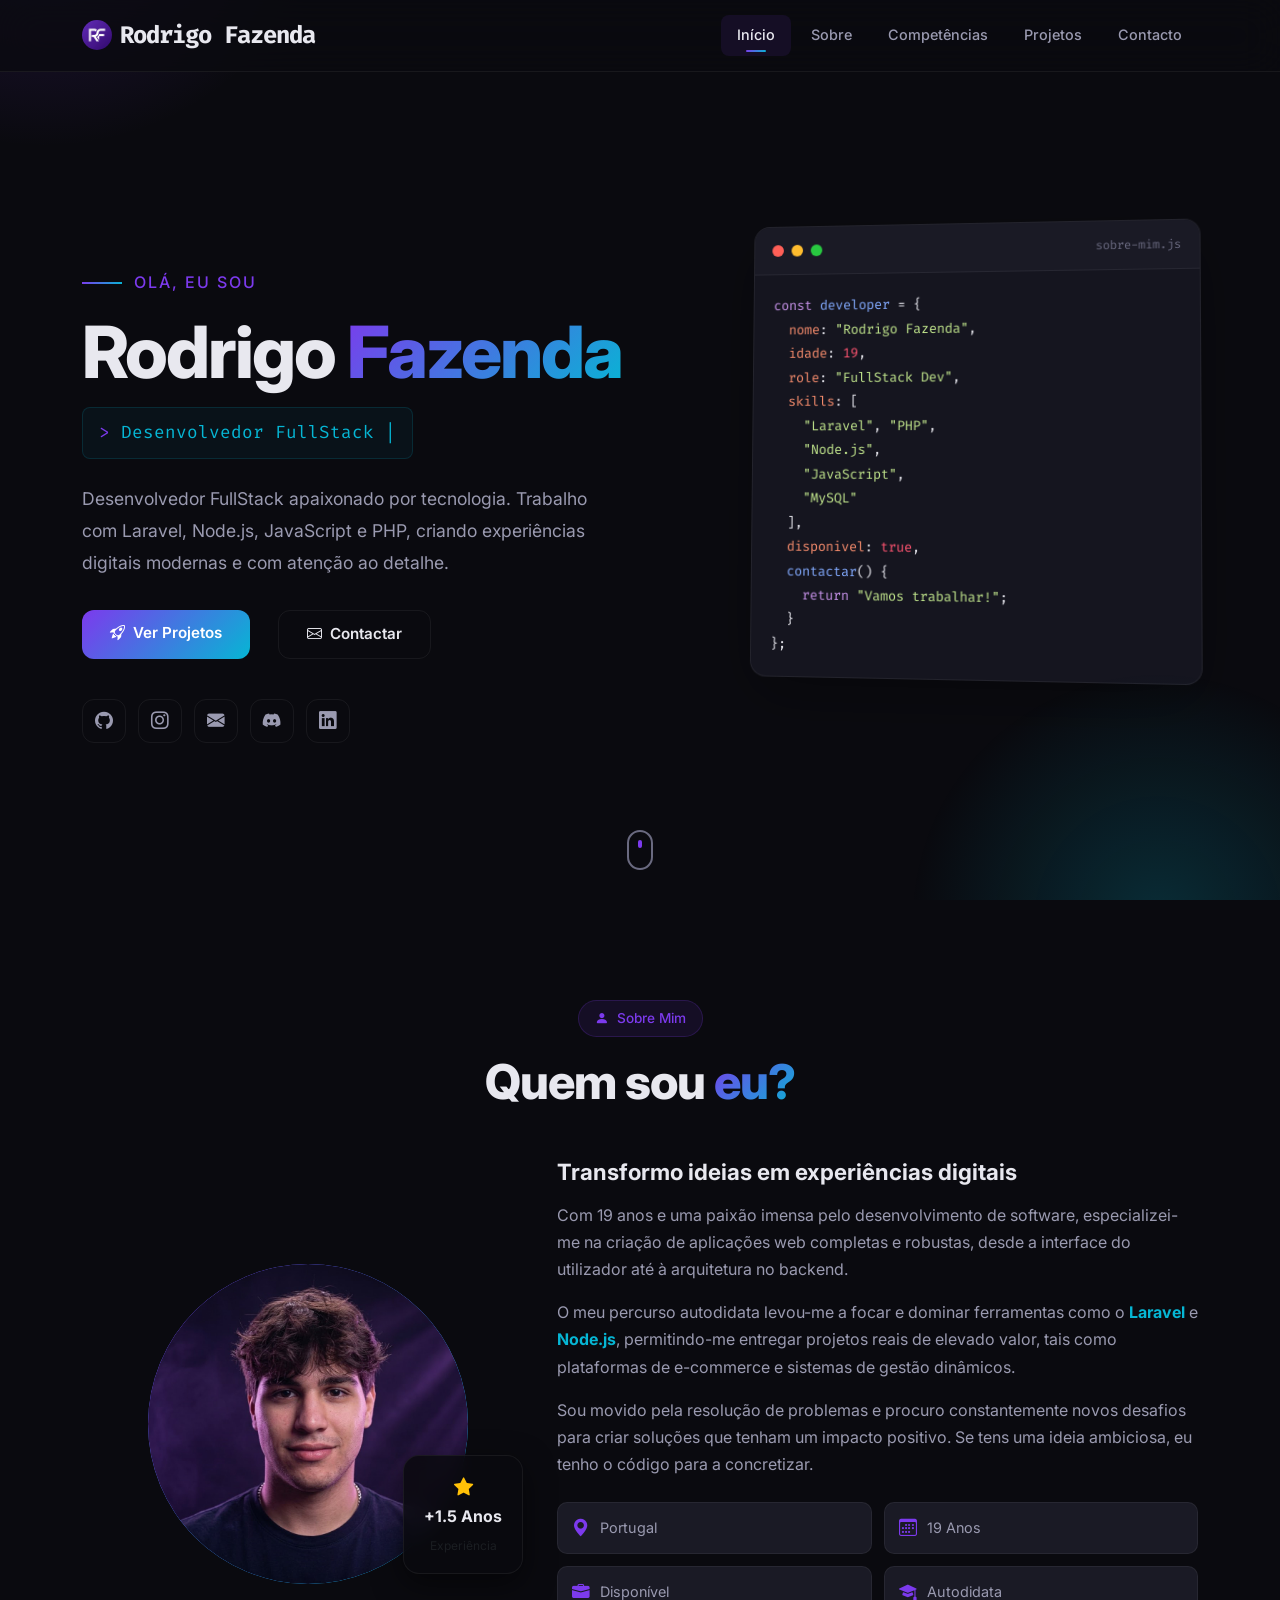
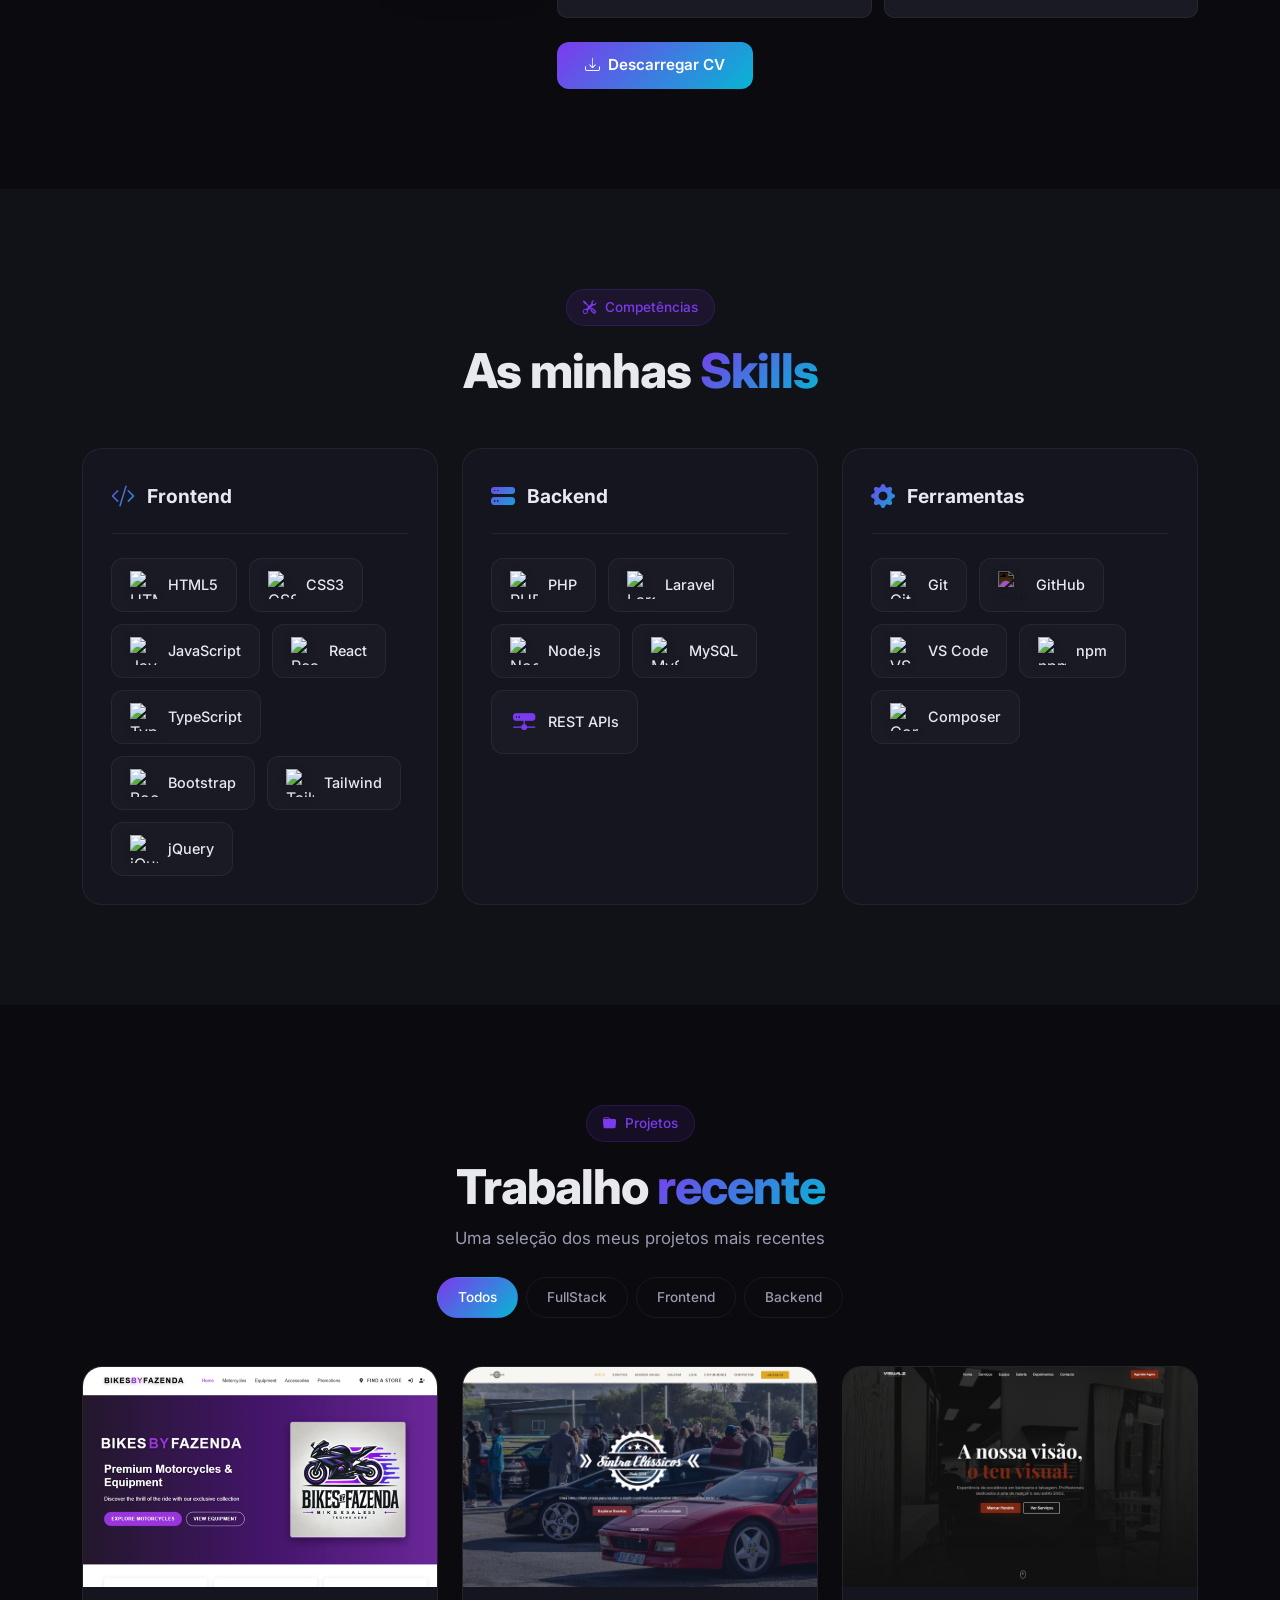
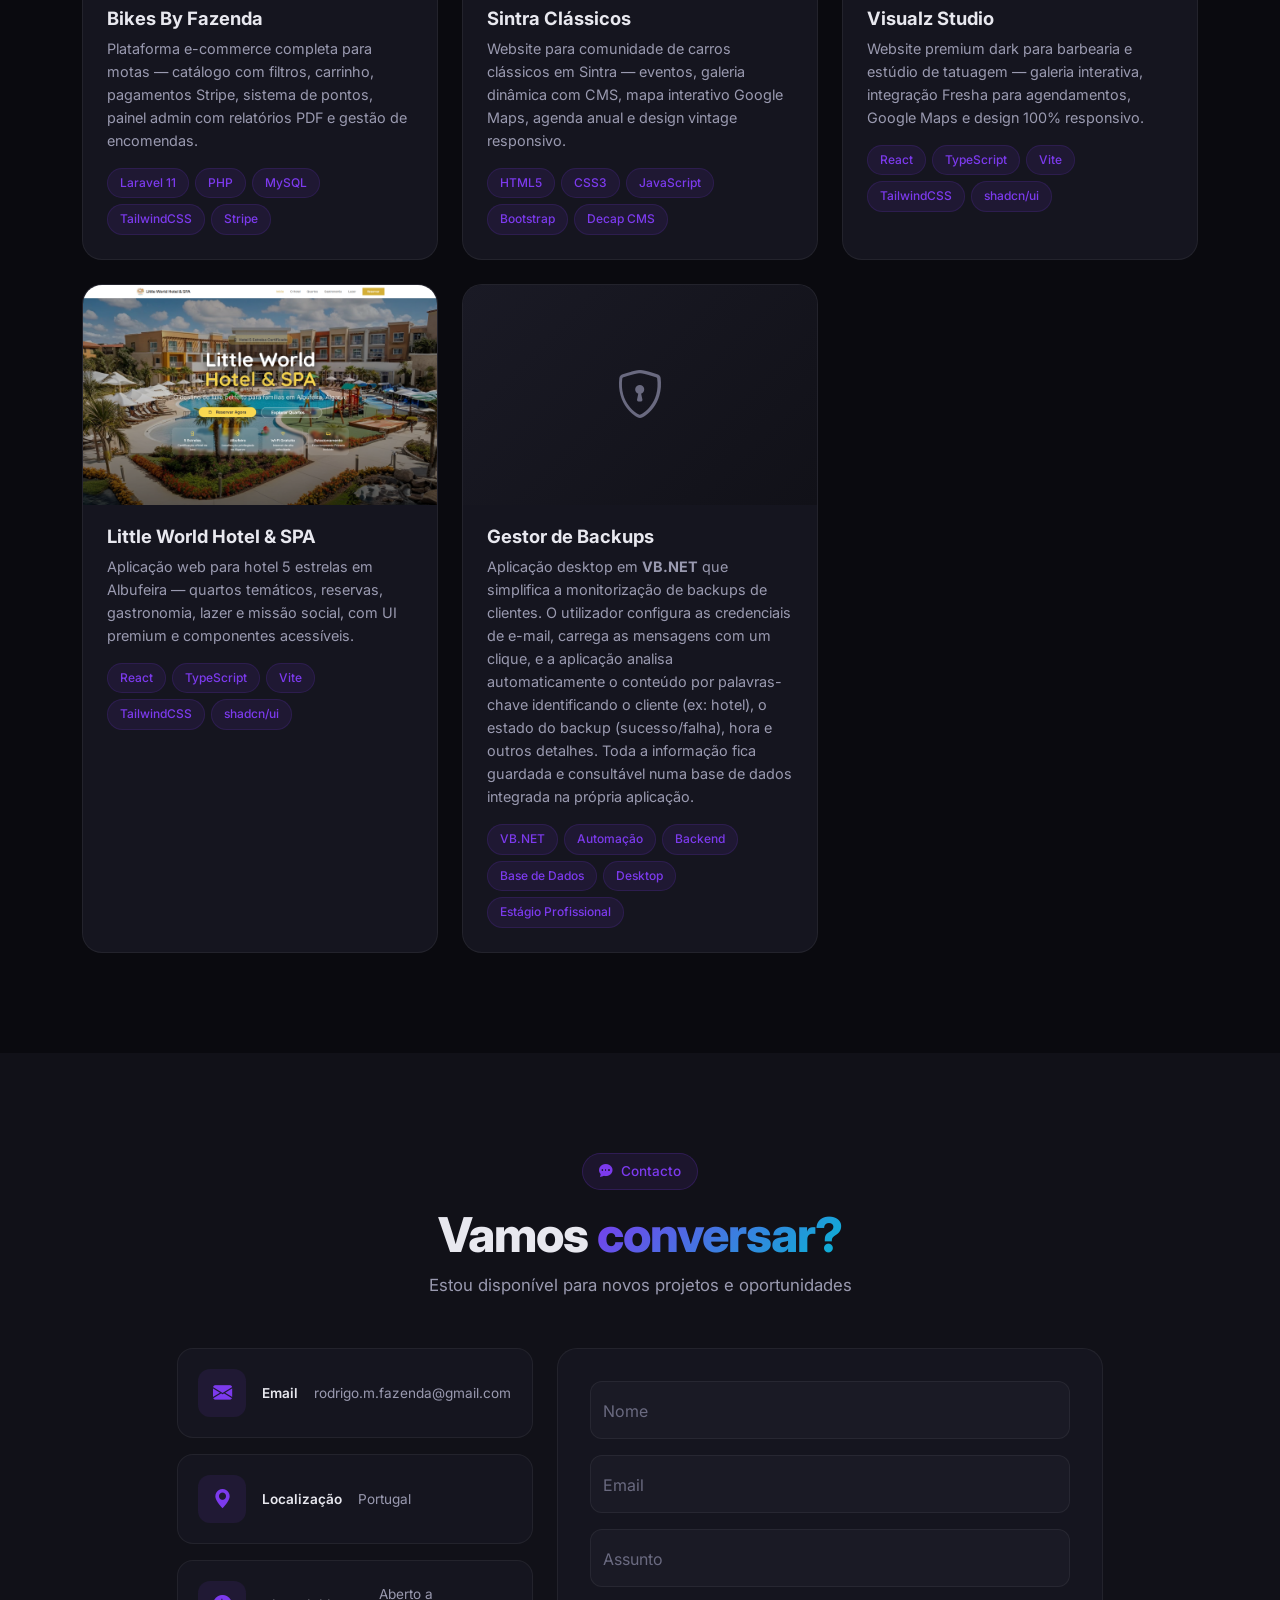
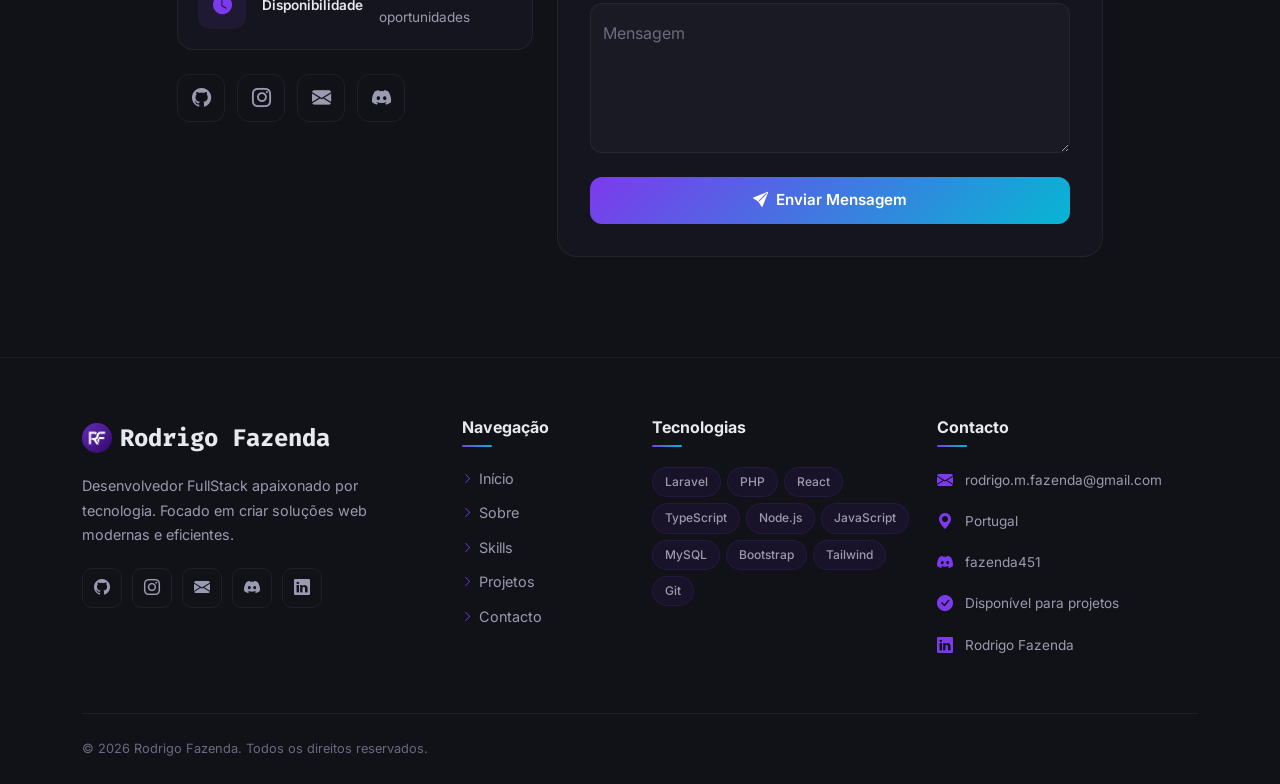
==== commit 8eade2d0: "Update index.html" ====
--- a/index.html
+++ b/index.html
@@ -456,6 +456,7 @@
                             <span class="tech-tag">Backend</span>
                             <span class="tech-tag">Base de Dados</span>
                             <span class="tech-tag">Desktop</span>
+                            <span class="tech-tag">Estágio Profissional</span>
                         </div>
                     </div>
                 </div>
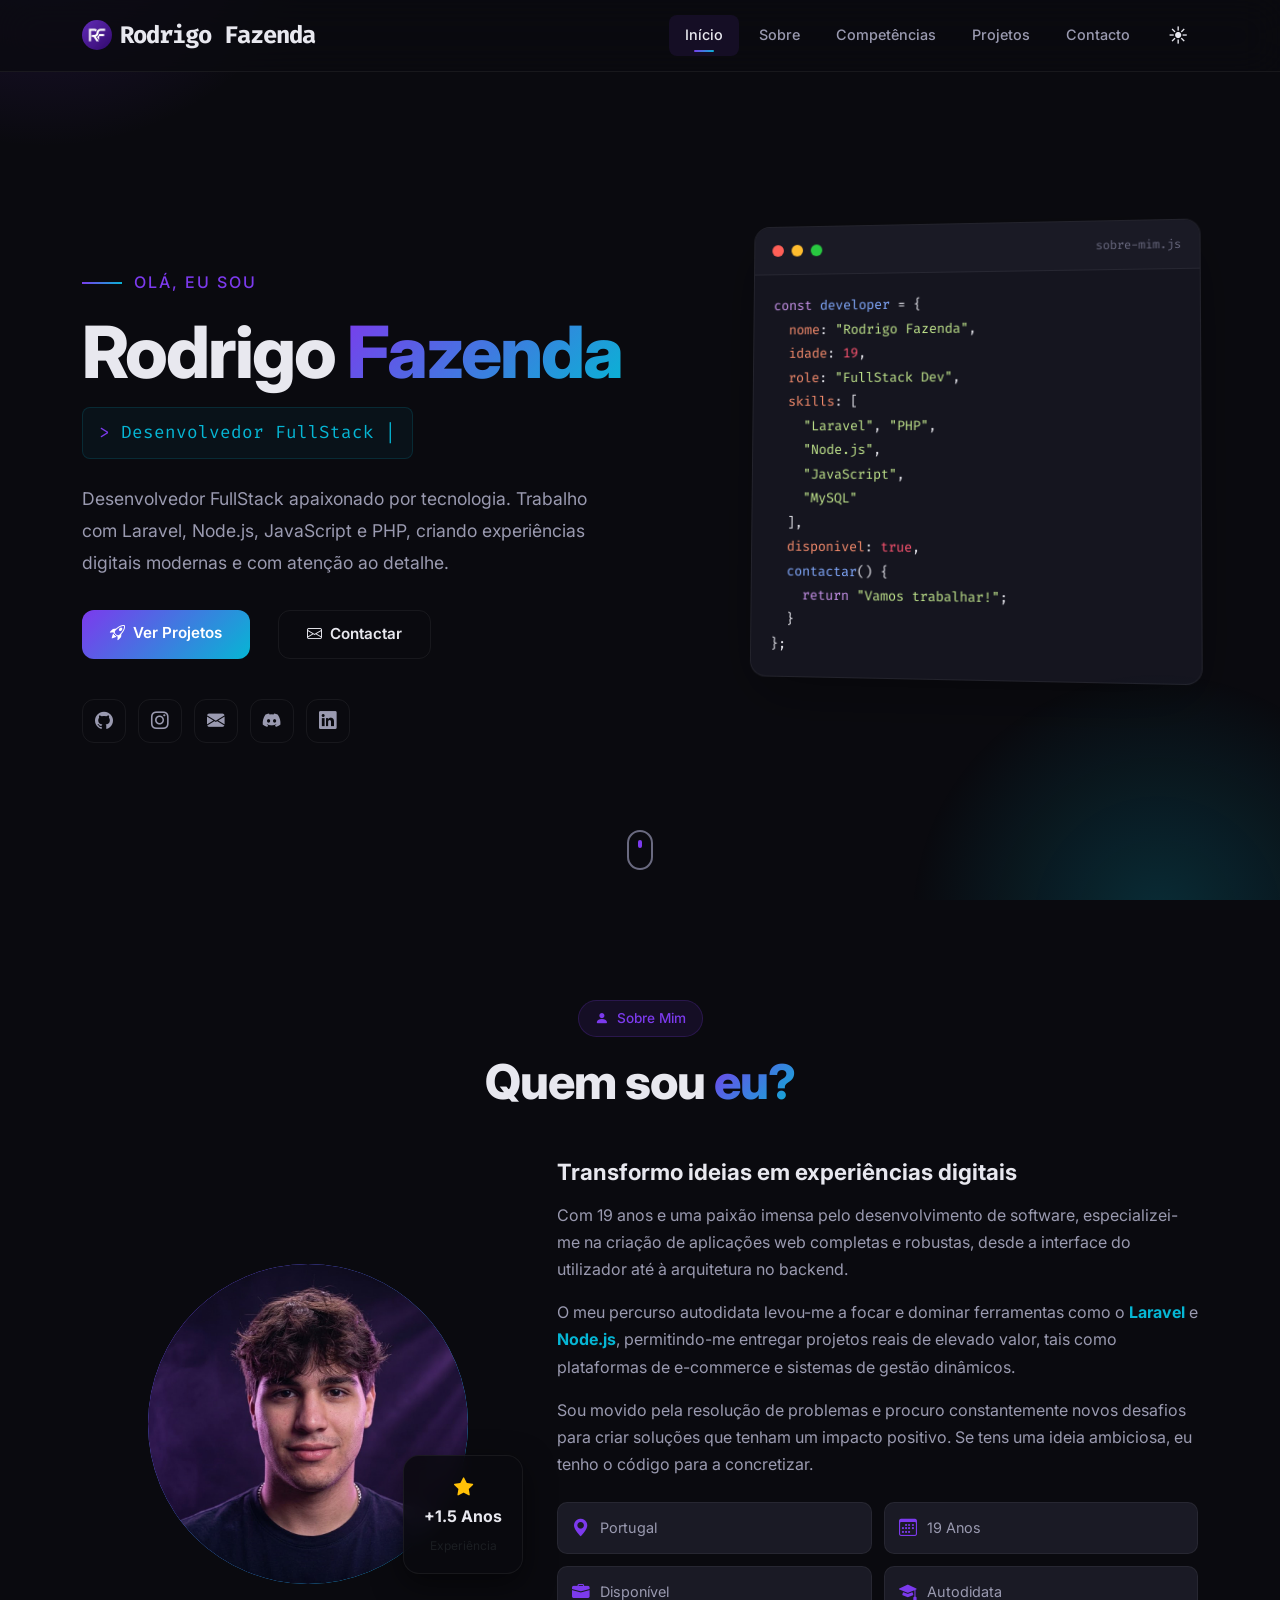
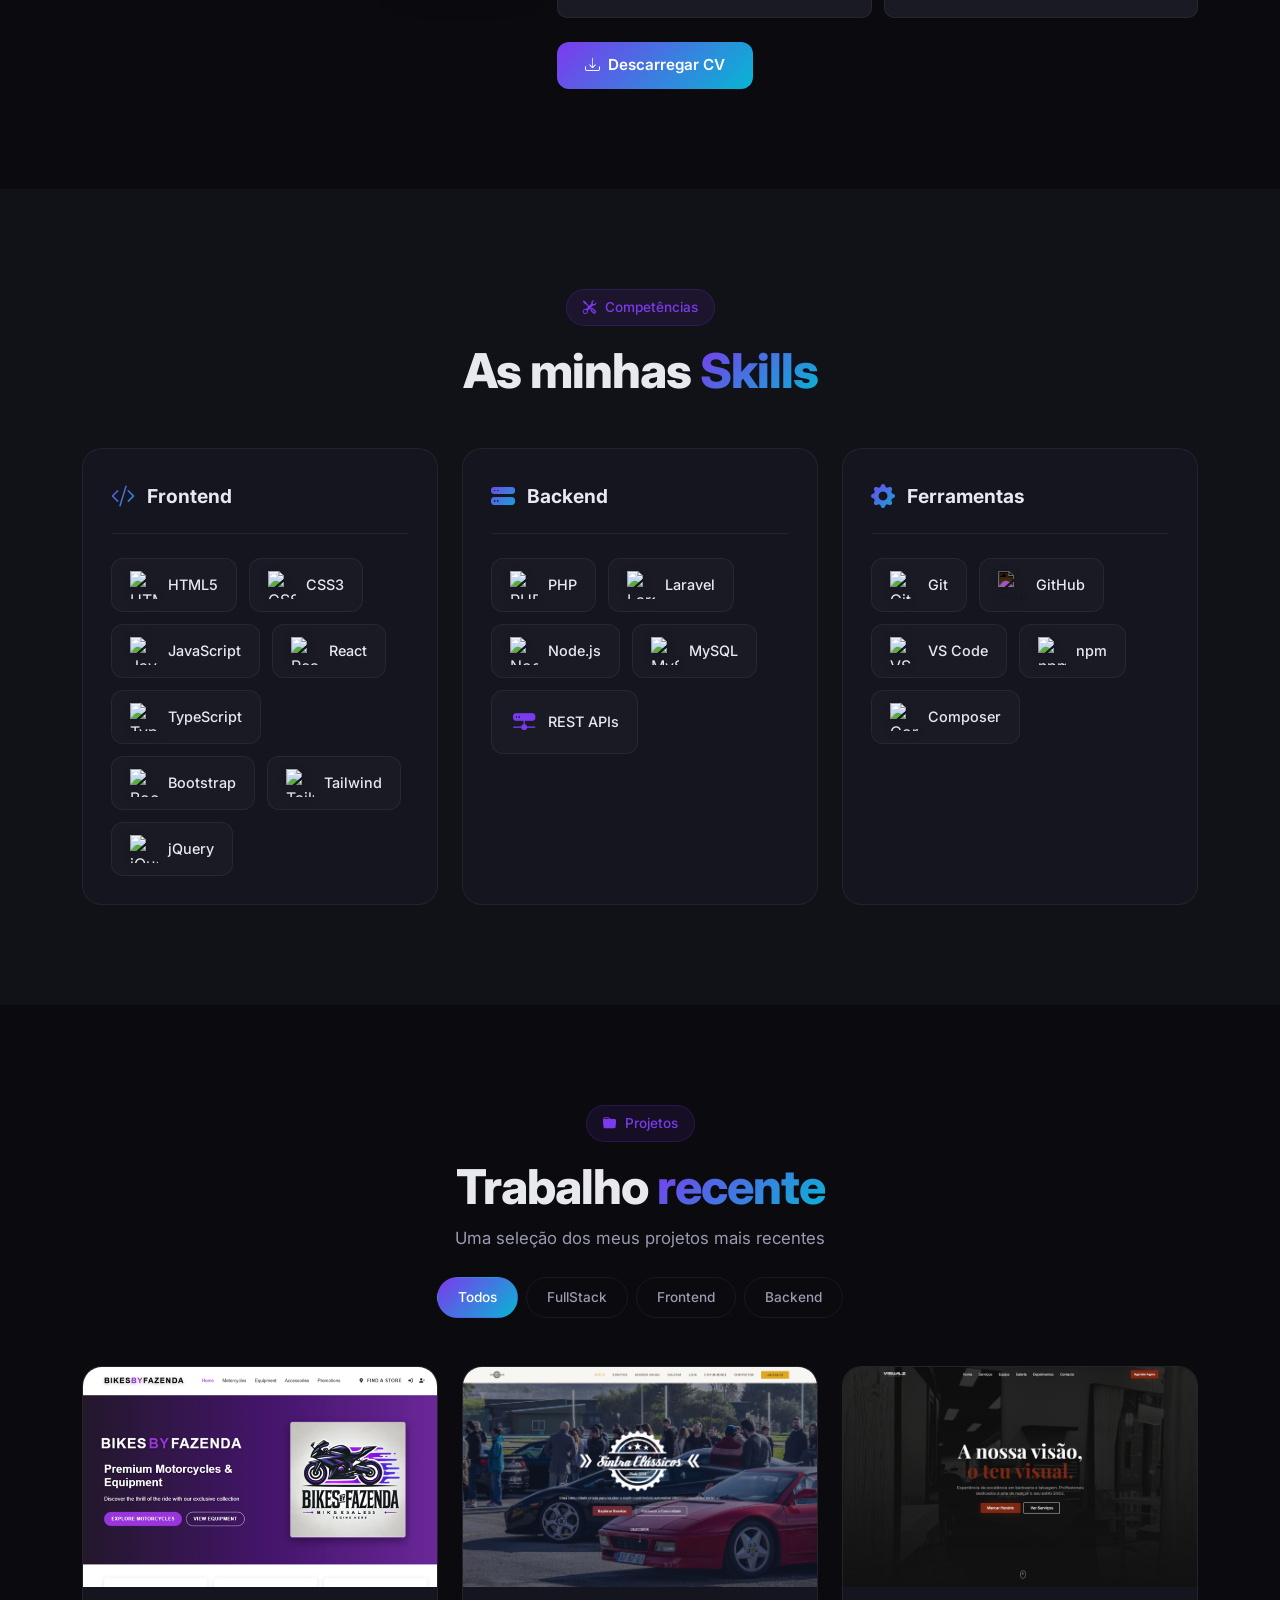
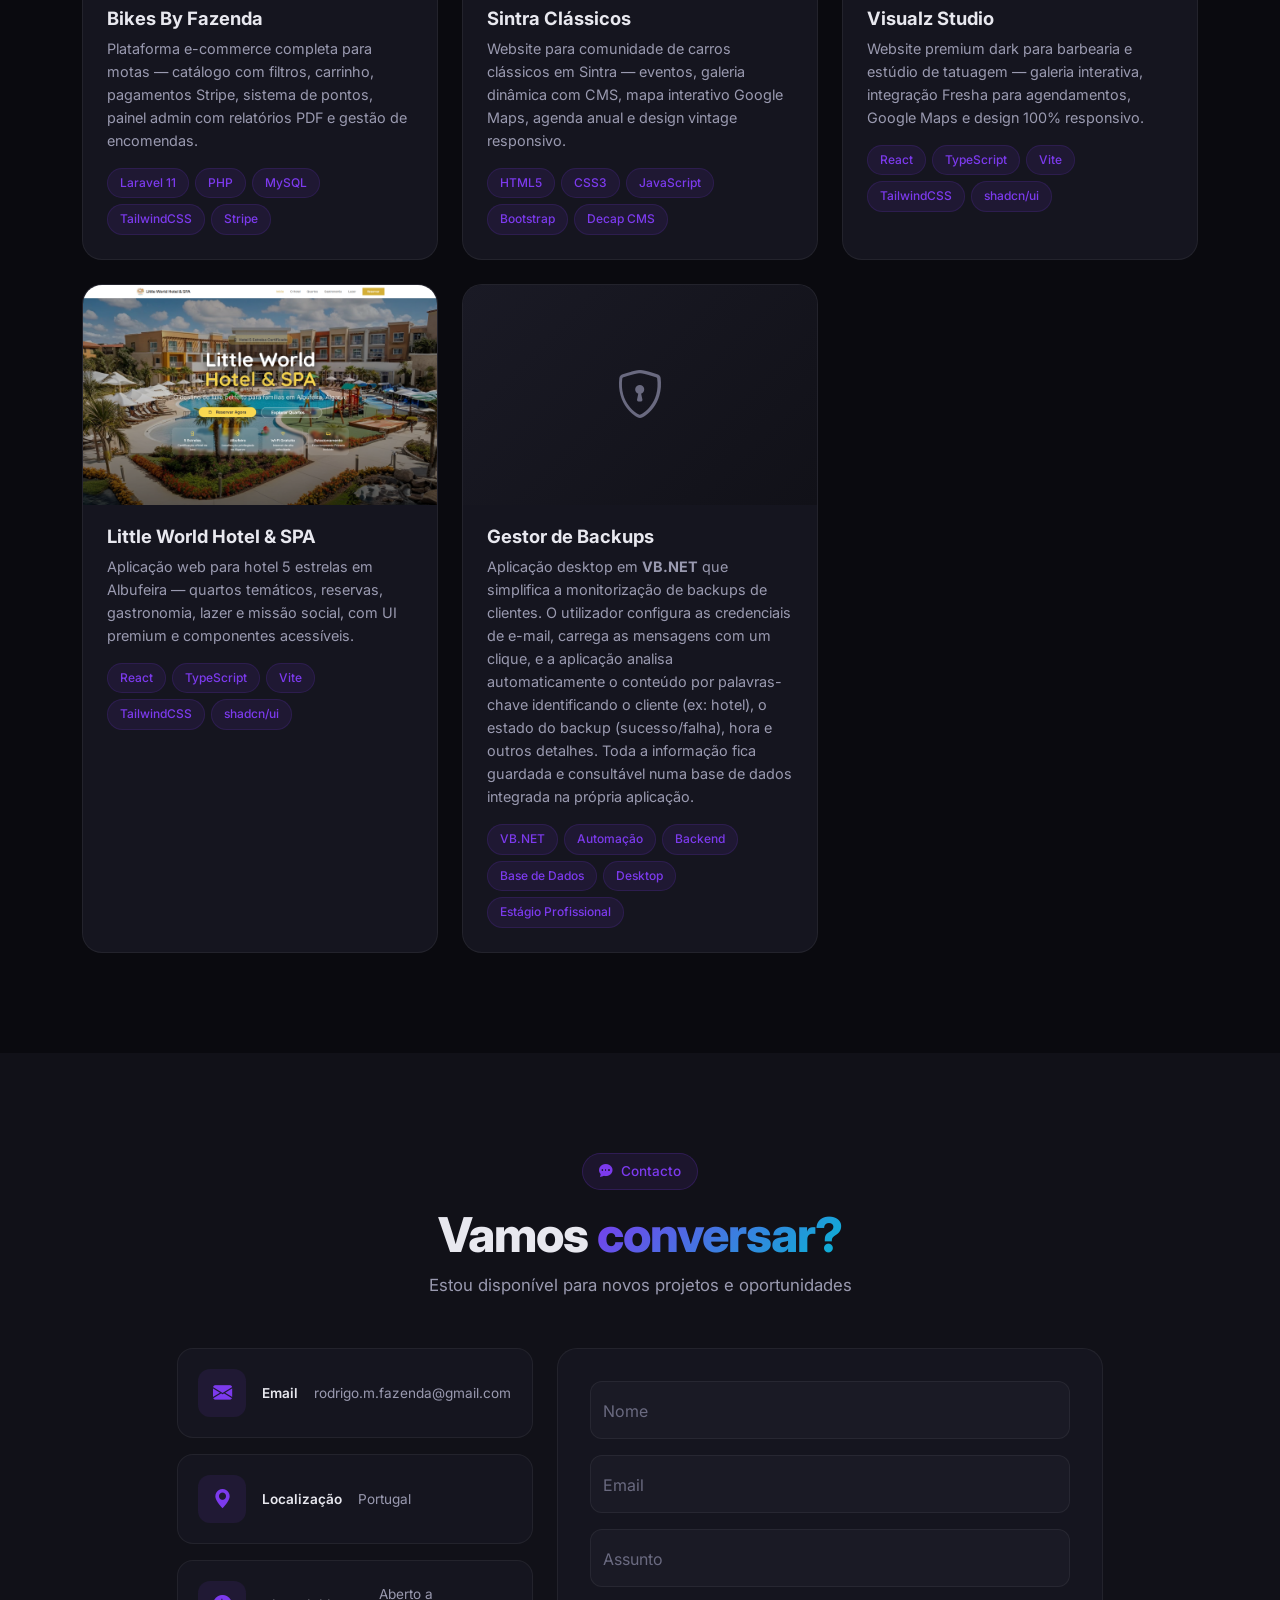
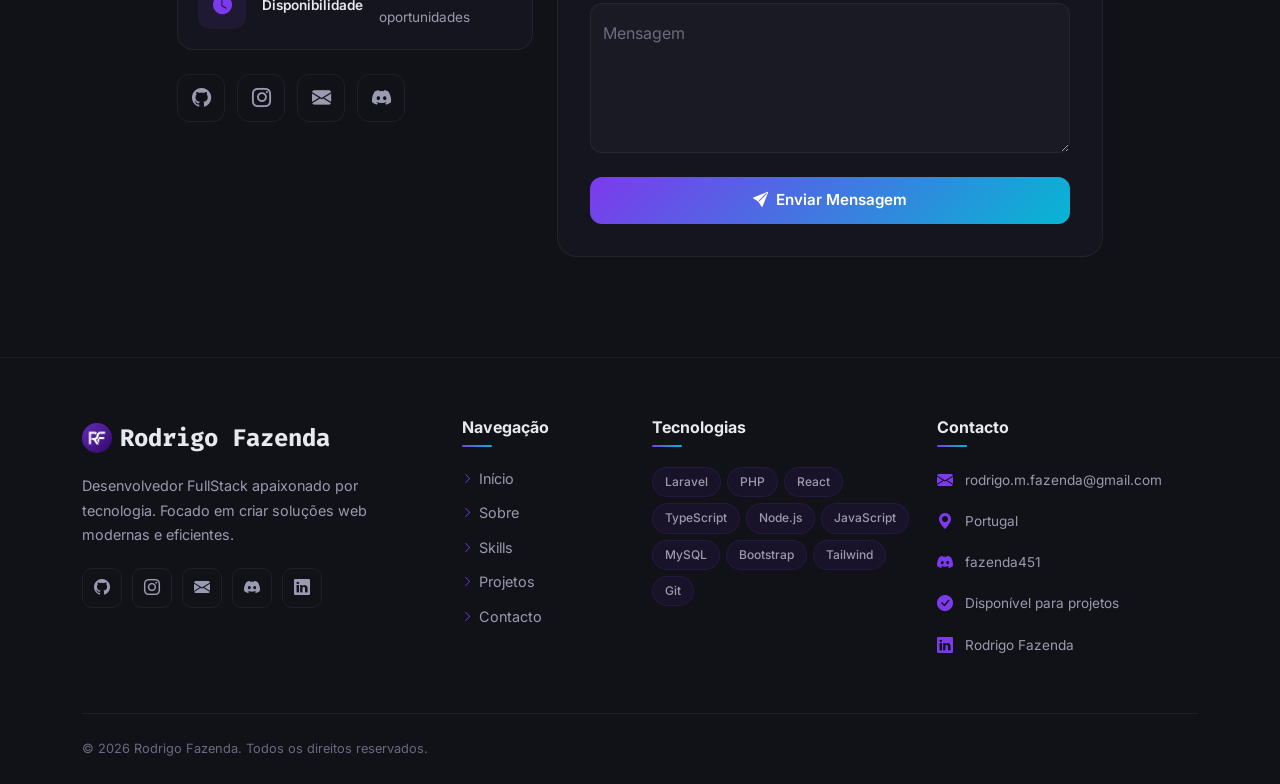
==== commit 1298488e: "dark mode to light mode" ====
--- a/index.html
+++ b/index.html
@@ -37,6 +37,11 @@
                     <li class="nav-item"><a class="nav-link" href="#skills">Competências</a></li>
                     <li class="nav-item"><a class="nav-link" href="#projects">Projetos</a></li>
                     <li class="nav-item"><a class="nav-link" href="#contact">Contacto</a></li>
+                    <li class="nav-item d-flex align-items-center ms-2">
+                        <button id="themeToggle" class="theme-toggle-btn" aria-label="Alternar Tema">
+                            <span id="themeIcon">☀️</span>
+                        </button>
+                    </li>
                 </ul>
             </div>
         </div>
--- a/styles.css
+++ b/styles.css
@@ -31,6 +31,29 @@
     --nav-height: 72px;
     --transition: all 0.3s cubic-bezier(0.4, 0, 0.2, 1);
     --transition-slow: all 0.6s cubic-bezier(0.4, 0, 0.2, 1);
+
+    --nav-bg: rgba(10, 10, 15, 0.8);
+    --nav-bg-scrolled: rgba(10, 10, 15, 0.95);
+    --badge-bg: rgba(10, 10, 15, 0.85);
+}
+
+[data-theme="light"] {
+    --bg-primary: #f8f9fa;
+    --bg-secondary: #ffffff;
+    --bg-tertiary: #f1f3f5;
+    --bg-card: #ffffff;
+    --bg-card-hover: #f8f9fa;
+
+    --text-primary: #212529;
+    --text-secondary: #495057;
+    --text-muted: #6c757d;
+
+    --border-color: rgba(0, 0, 0, 0.1);
+    --border-color-hover: rgba(124, 58, 237, 0.4);
+
+    --nav-bg: rgba(255, 255, 255, 0.85);
+    --nav-bg-scrolled: rgba(255, 255, 255, 0.98);
+    --badge-bg: rgba(255, 255, 255, 0.9);
 }
 
 /* ===== Reset & Base ===== */
@@ -93,7 +116,7 @@
 /* ===== Navbar ===== */
 #mainNav {
     height: var(--nav-height);
-    background: rgba(10, 10, 15, 0.8);
+    background: var(--nav-bg);
     backdrop-filter: blur(20px);
     -webkit-backdrop-filter: blur(20px);
     border-bottom: 1px solid var(--border-color);
@@ -102,7 +125,7 @@
 }
 
 #mainNav.scrolled {
-    background: rgba(10, 10, 15, 0.95);
+    background: var(--nav-bg-scrolled);
     box-shadow: 0 4px 30px rgba(0, 0, 0, 0.3);
 }
 
@@ -153,6 +176,27 @@
     height: 2px;
     background: var(--accent-gradient);
     border-radius: 1px;
+}
+
+/* Theme Toggle Button */
+.theme-toggle-btn {
+    background: transparent;
+    border: none;
+    color: var(--text-primary);
+    font-size: 1.2rem;
+    cursor: pointer;
+    display: flex;
+    align-items: center;
+    justify-content: center;
+    width: 40px;
+    height: 40px;
+    border-radius: 50%;
+    transition: var(--transition);
+}
+
+.theme-toggle-btn:hover {
+    background: rgba(124, 58, 237, 0.1);
+    transform: translateY(-2px);
 }
 
 /* ===== Hero Section ===== */
@@ -389,8 +433,8 @@
 }
 
 .code-window {
-    background: var(--bg-card);
-    border: 1px solid var(--border-color);
+    background: #15151f; /* Hardcoded to keep dark in light mode */
+    border: 1px solid rgba(255, 255, 255, 0.06);
     border-radius: 16px;
     overflow: hidden;
     box-shadow: 0 20px 60px rgba(0, 0, 0, 0.3);
@@ -408,8 +452,8 @@
     align-items: center;
     gap: 8px;
     padding: 14px 18px;
-    background: var(--bg-tertiary);
-    border-bottom: 1px solid var(--border-color);
+    background: #1a1a25; /* Hardcoded to keep dark in light mode */
+    border-bottom: 1px solid rgba(255, 255, 255, 0.06);
 }
 
 .dot {
@@ -440,7 +484,7 @@
 
 .code-body code {
     font-family: inherit;
-    color: var(--text-primary);
+    color: #e8e8ef; /* Hardcoded to keep dark in light mode */
 }
 
 .code-keyword { color: #c792ea; }
@@ -555,7 +599,7 @@
     position: absolute;
     bottom: 10px;
     right: 10px;
-    background: rgba(10, 10, 15, 0.85);
+    background: var(--badge-bg);
     backdrop-filter: blur(8px);
     -webkit-backdrop-filter: blur(8px);
     border: 1px solid var(--border-color);
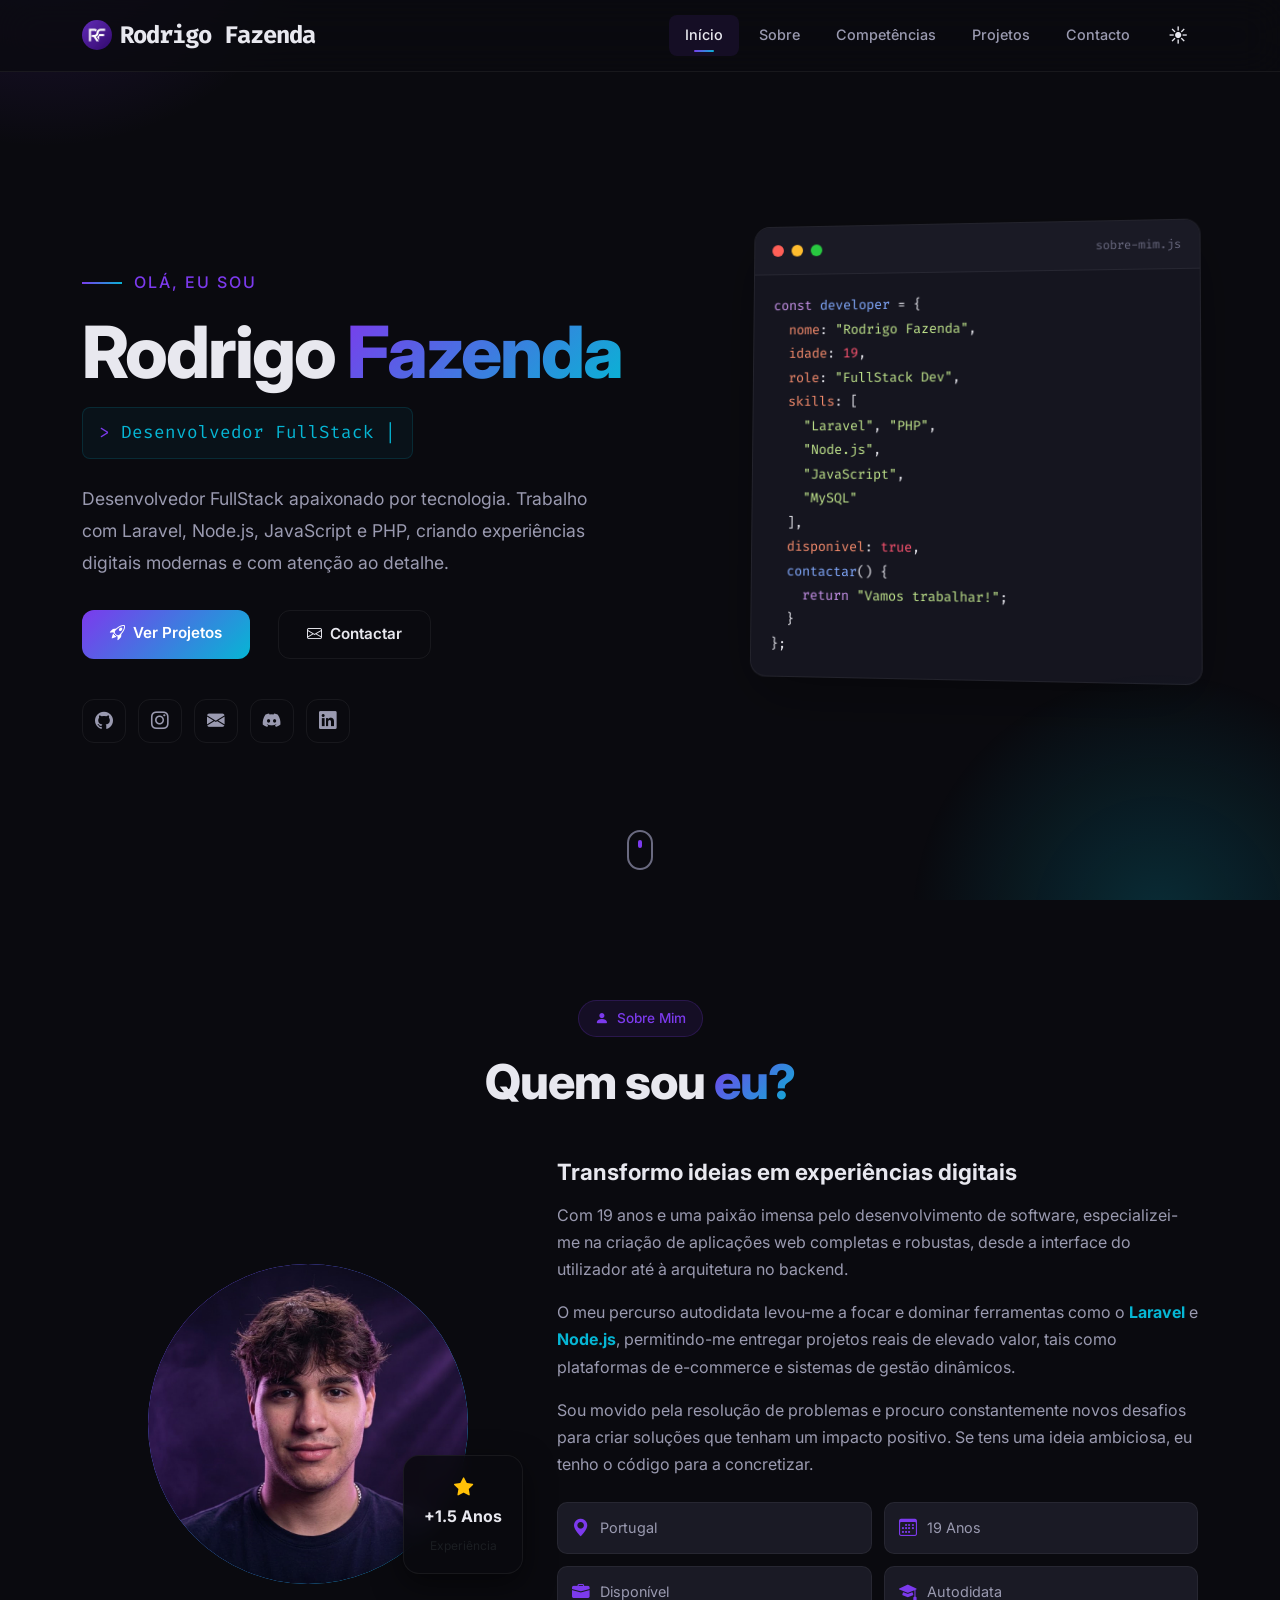
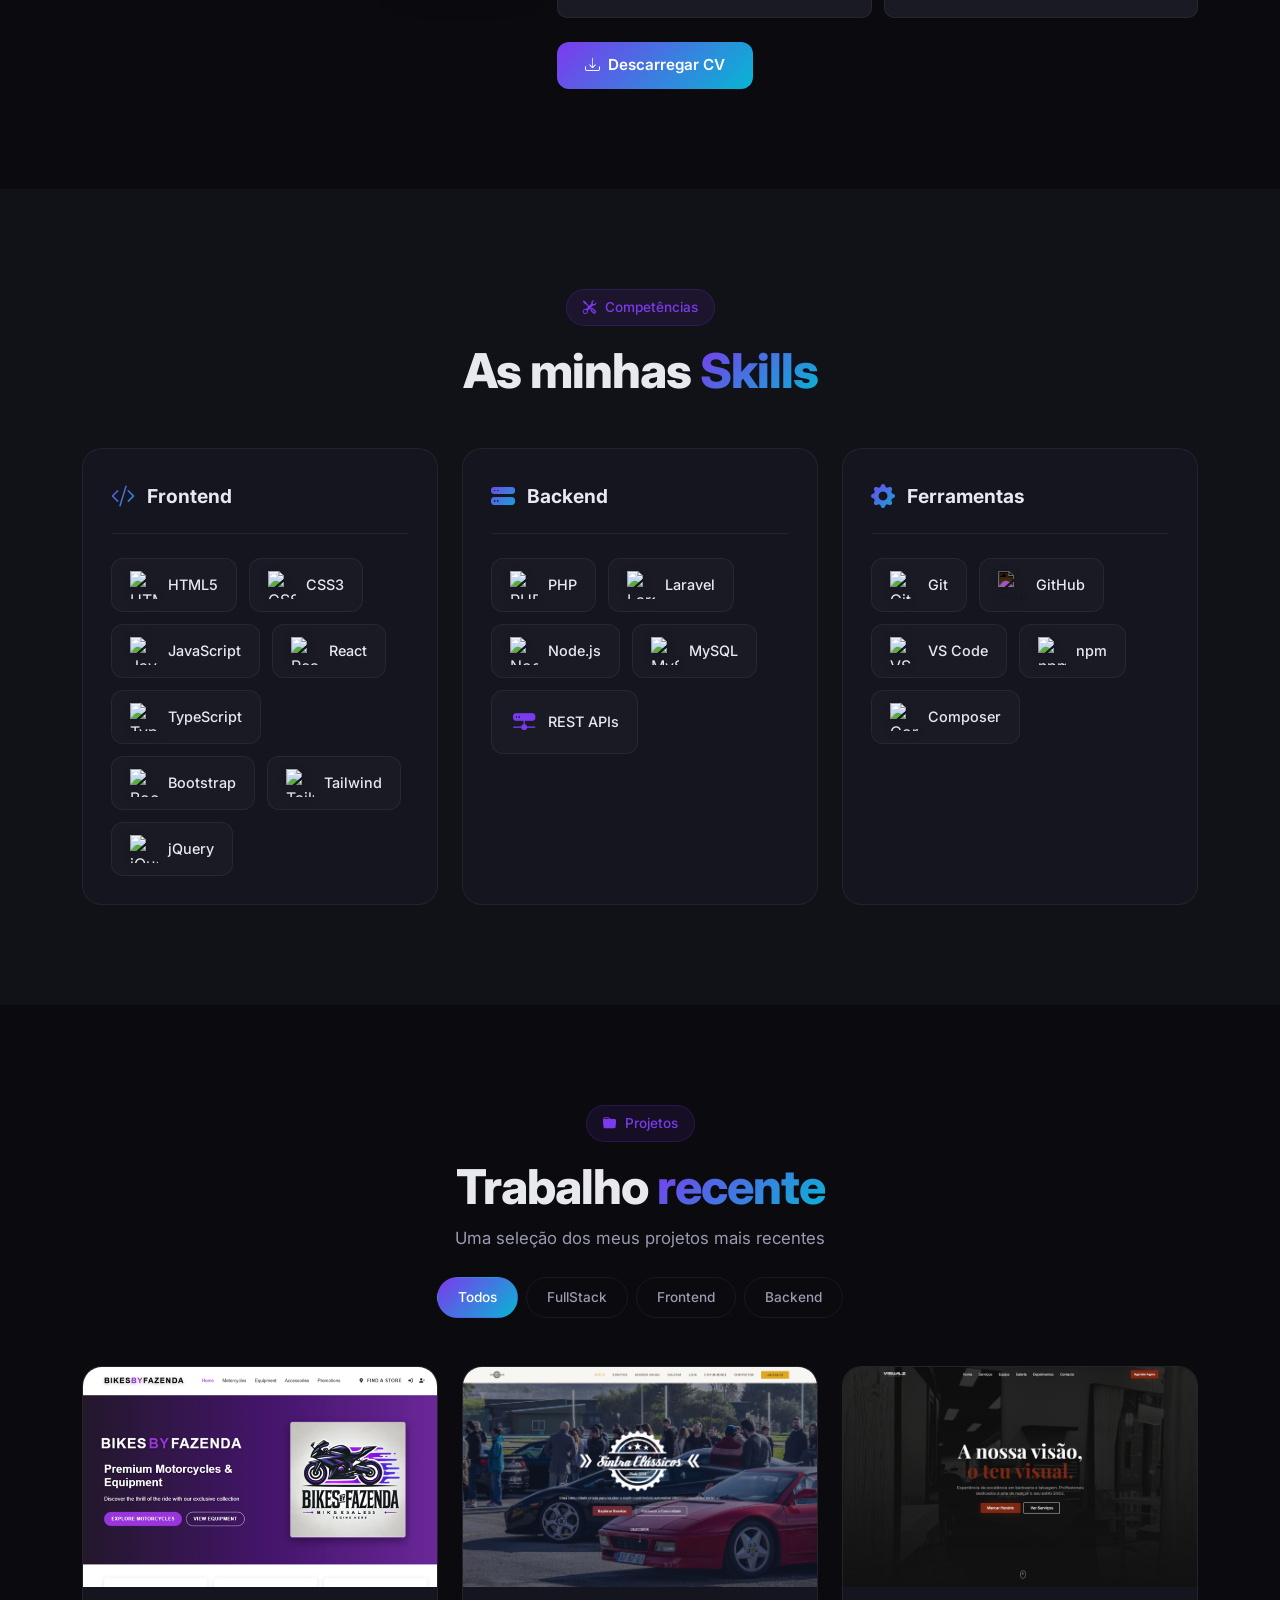
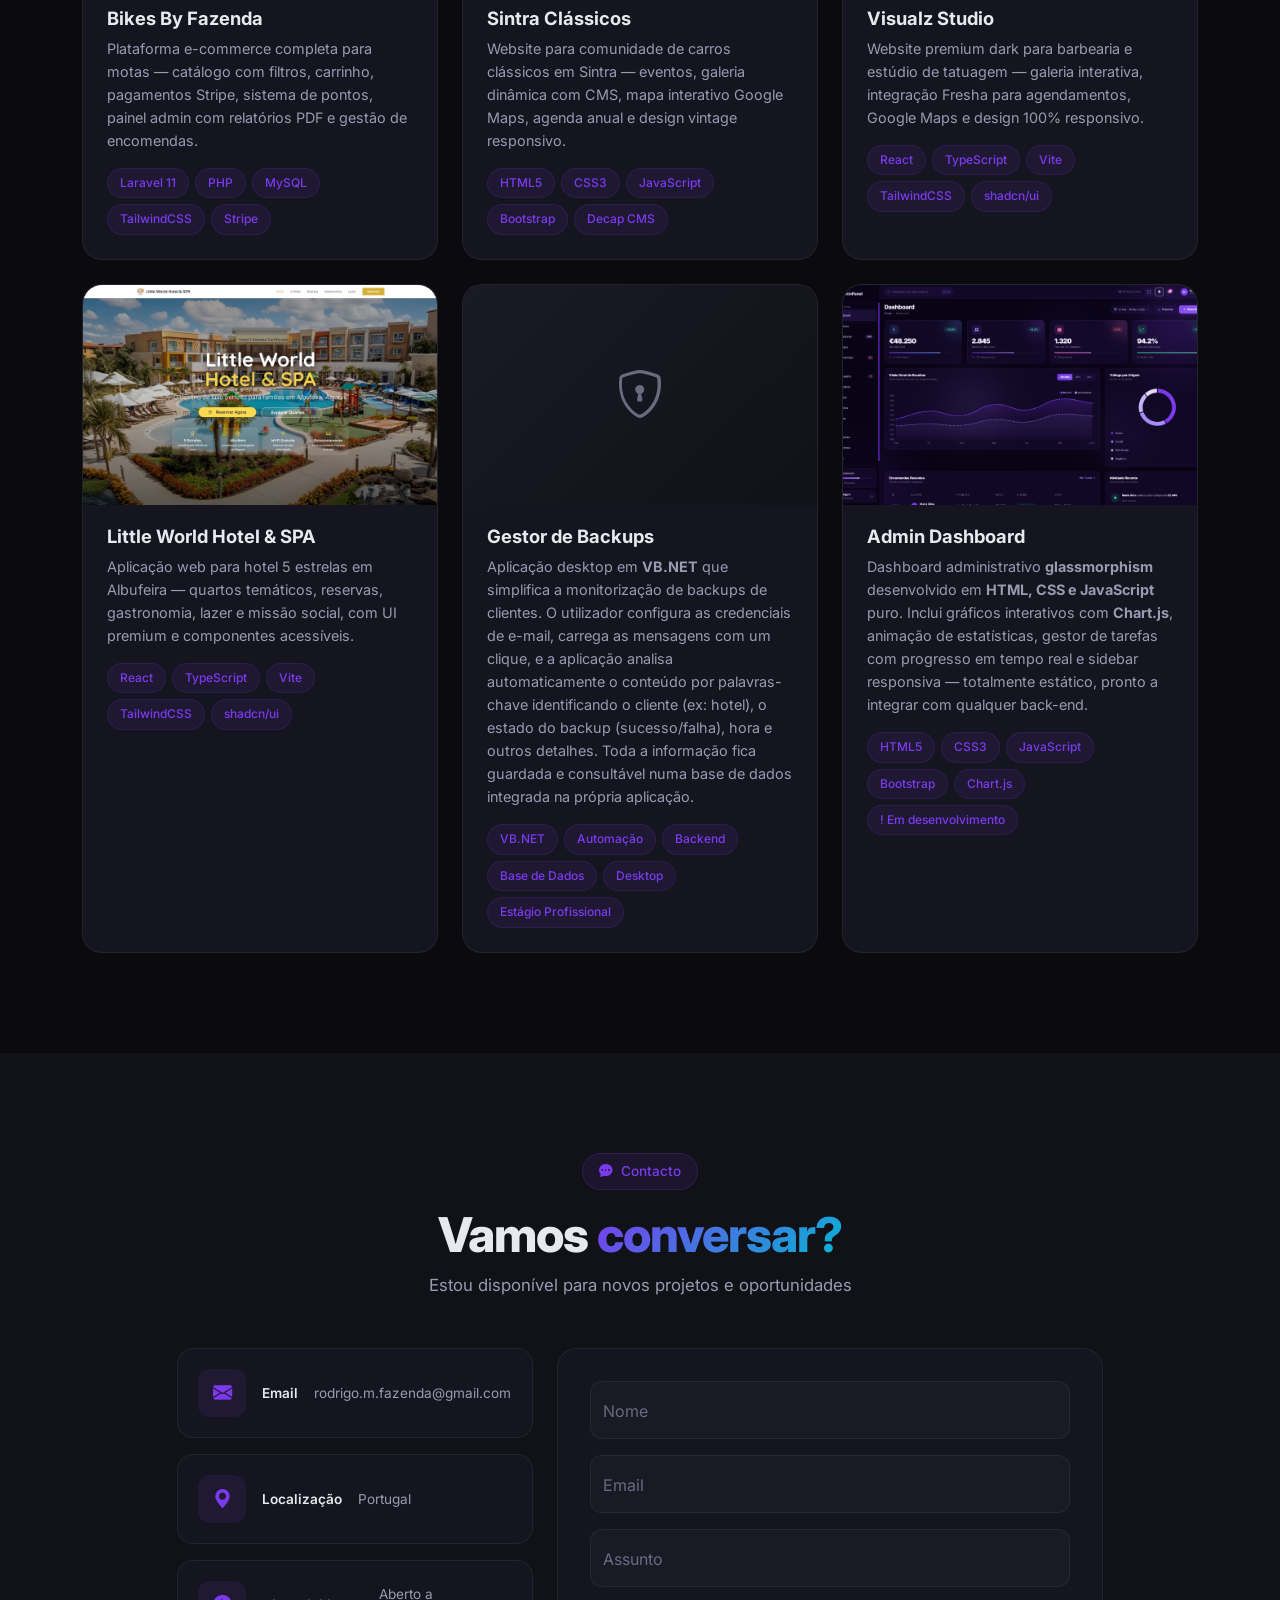
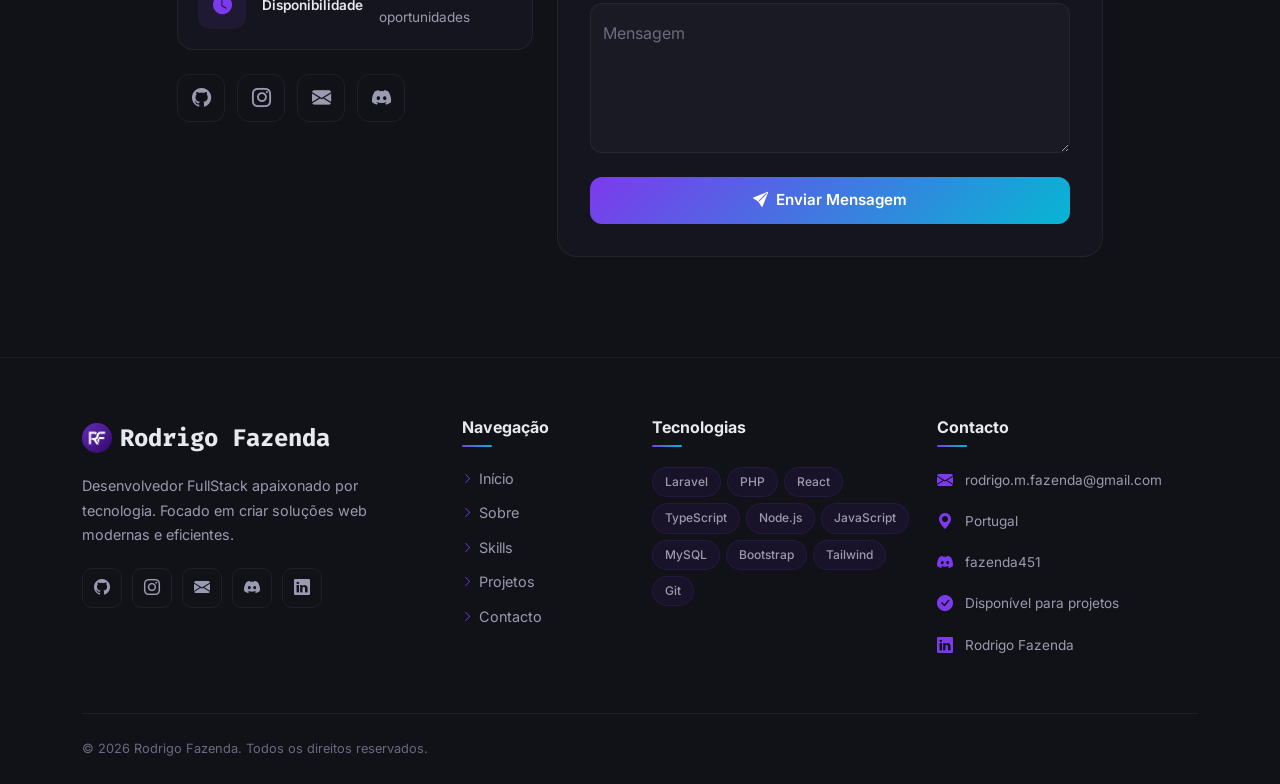
==== commit a4b662c9: "novo projeto" ====
--- a/index.html
+++ b/index.html
@@ -462,6 +462,34 @@
                             <span class="tech-tag">Base de Dados</span>
                             <span class="tech-tag">Desktop</span>
                             <span class="tech-tag">Estágio Profissional</span>
+                        </div>
+                    </div>
+                </div>
+
+                <div class="project-card animate-on-scroll" data-category="frontend">
+                    <div class="project-image">
+                        <div class="project-poster">
+                            <img src="assets/IMG/Admin-Dashboard.png" alt="Admin Dashboard" class="project-placeholder-img" style="width: 100%; height: 100%; object-fit: cover;">
+                        </div>
+                        <div class="project-overlay">
+                            <div class="project-links">
+                                <button class="project-link play-video-btn" aria-label="Ver Vídeo" title="Ver Vídeo" data-video-src="assets/Video/Admin-Dashboard.mp4"><i class="bi bi-play-fill"></i></button>
+                                <a href="https://admin-dashboard-frontend-rf.netlify.app" target="_blank" class="project-link" aria-label="Ver Demo" title="Ver Demo"><i class="bi bi-window"></i></a>
+                                <a href="https://github.com/fazenda451/Admin-Dashboard---Front-end" target="_blank" class="project-link" aria-label="Ver Código" title="Ver Código"><i class="bi bi-github"></i></a>
+                            </div>
+                        </div>
+                    </div>
+                    <div class="project-info">
+                        <h3 class="project-title">Admin Dashboard</h3>
+                        <p class="project-desc">Dashboard administrativo <strong>glassmorphism</strong> desenvolvido em <strong>HTML, CSS e JavaScript</strong> puro. Inclui gráficos interativos com <strong>Chart.js</strong>, animação de estatísticas, gestor de tarefas com progresso em tempo real e sidebar responsiva — totalmente estático, pronto a integrar com qualquer back-end.</p>                        <div class="project-tech">
+                            <div class="project-tech">
+                                <span class="tech-tag">HTML5</span>
+                                <span class="tech-tag">CSS3</span>
+                                <span class="tech-tag">JavaScript</span>
+                                <span class="tech-tag">Bootstrap</span>
+                                <span class="tech-tag">Chart.js</span>
+                                <span class="tech-tag">! Em desenvolvimento</span>
+                            </div>
                         </div>
                     </div>
                 </div>
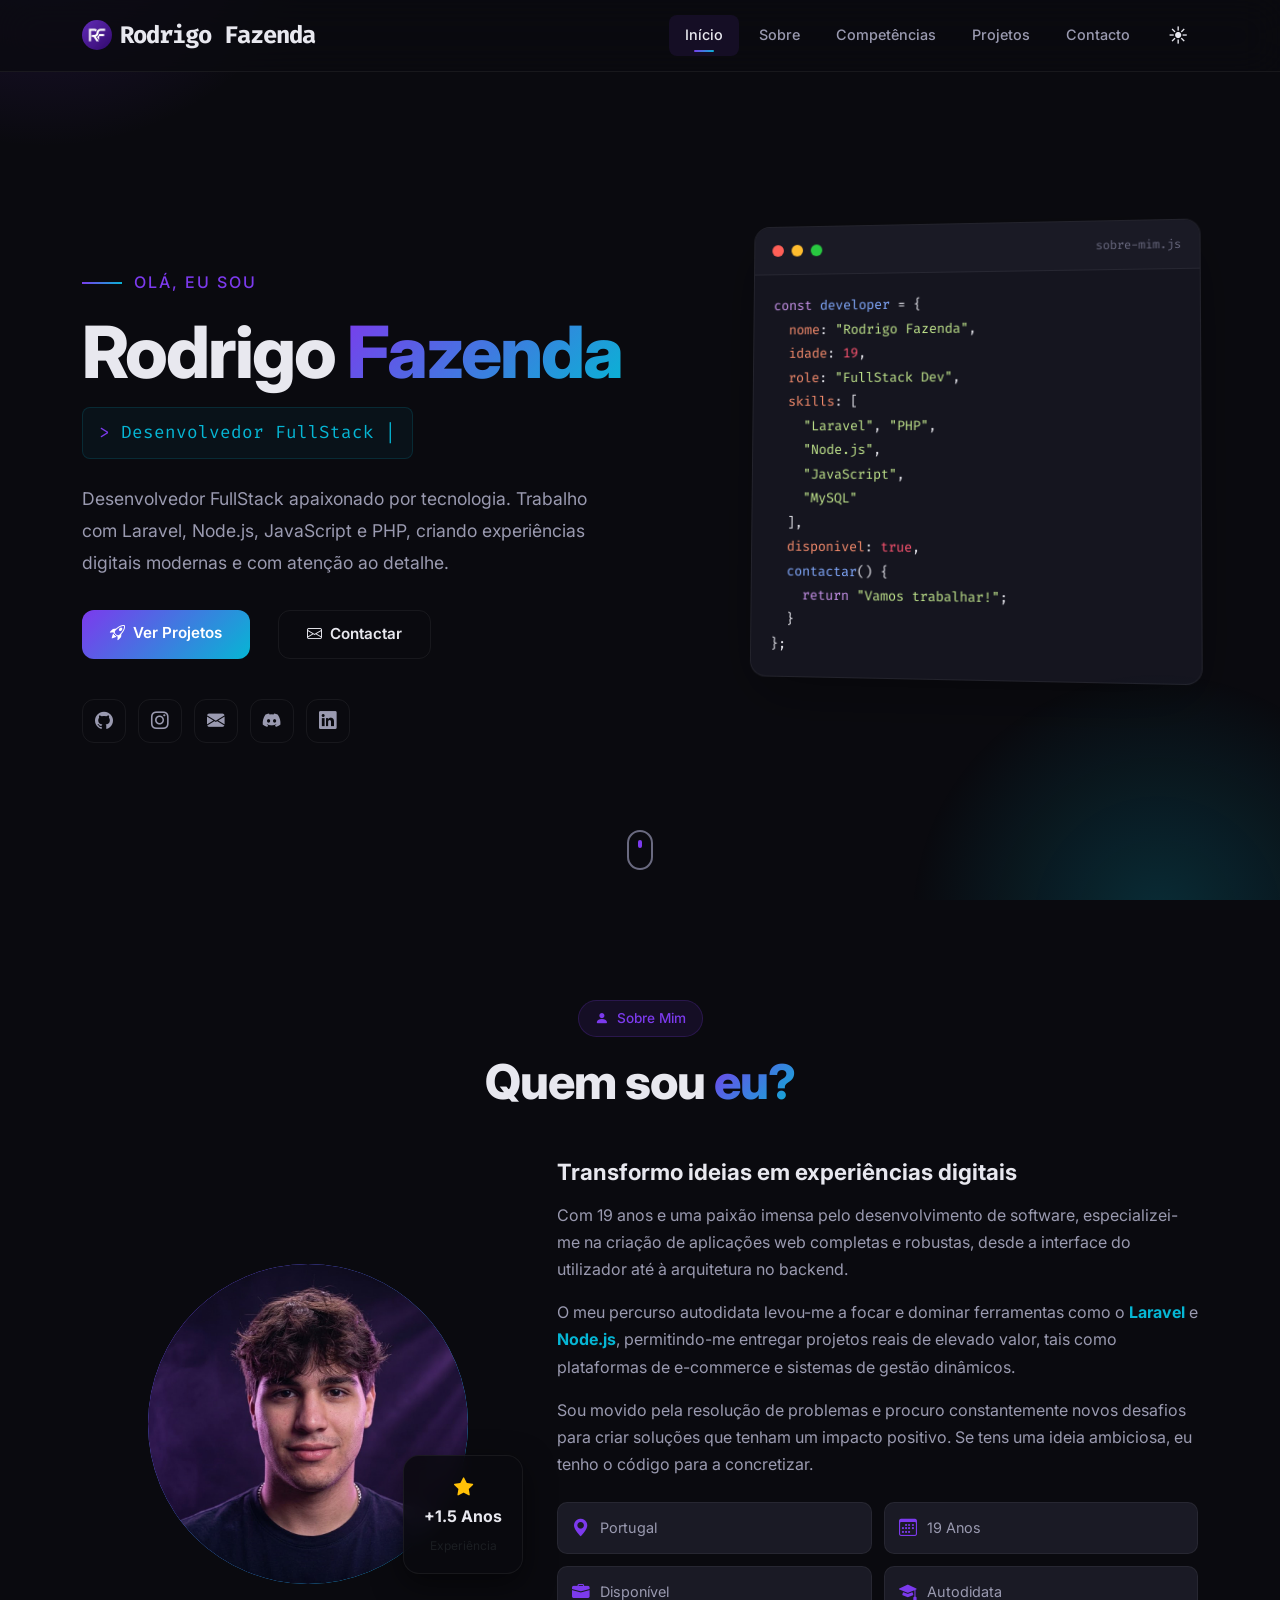
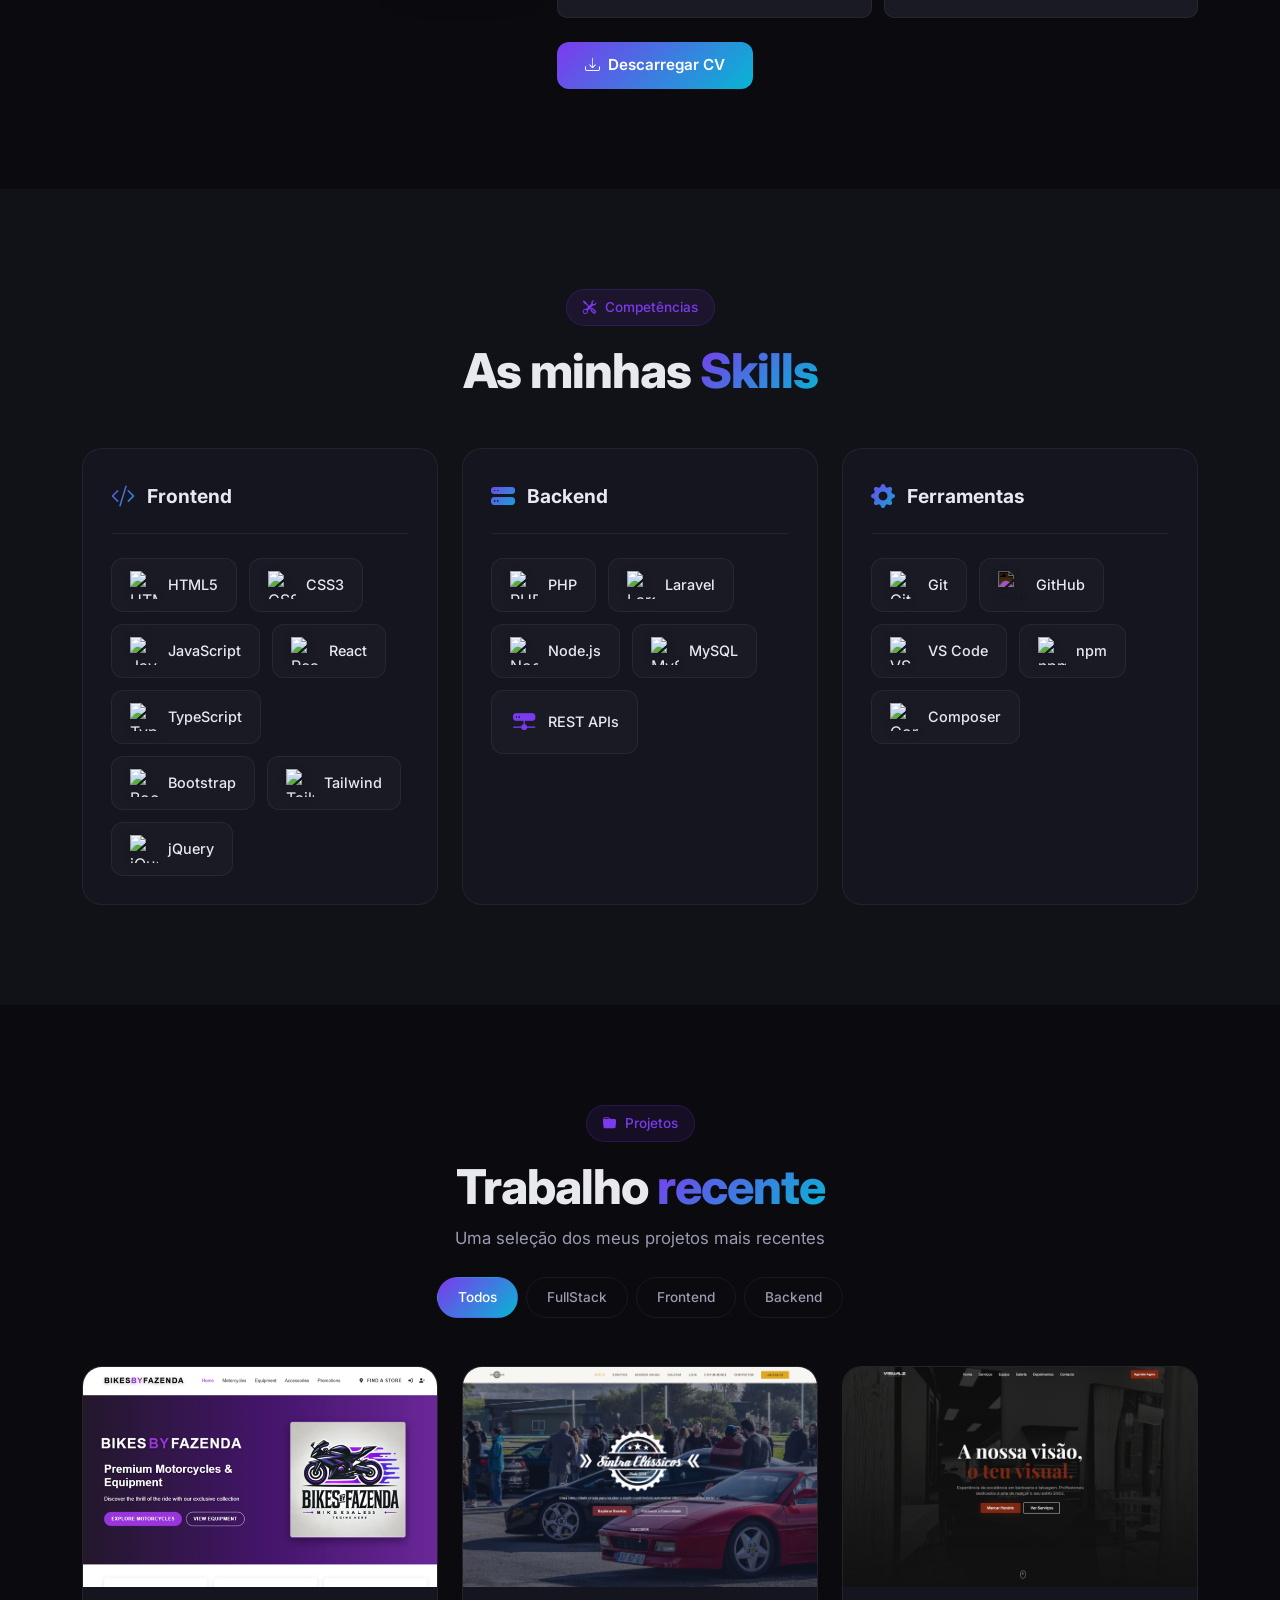
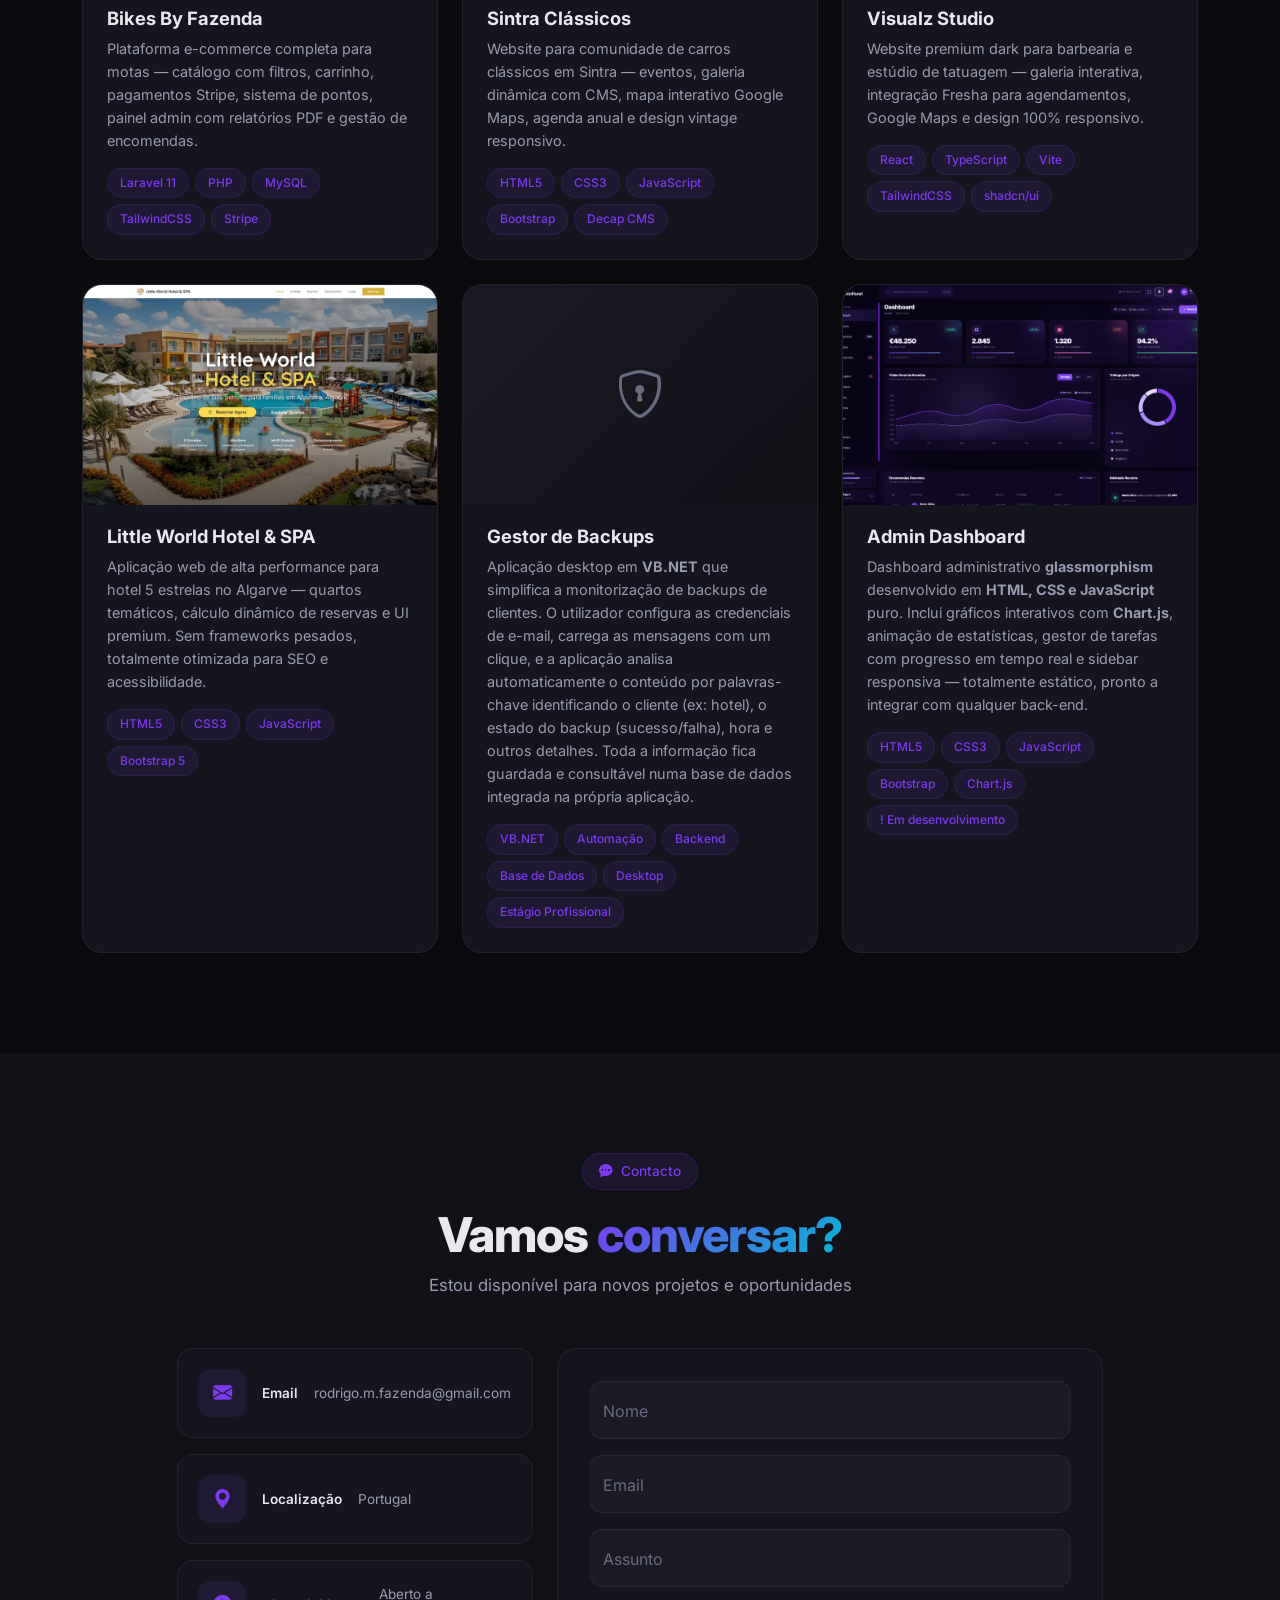
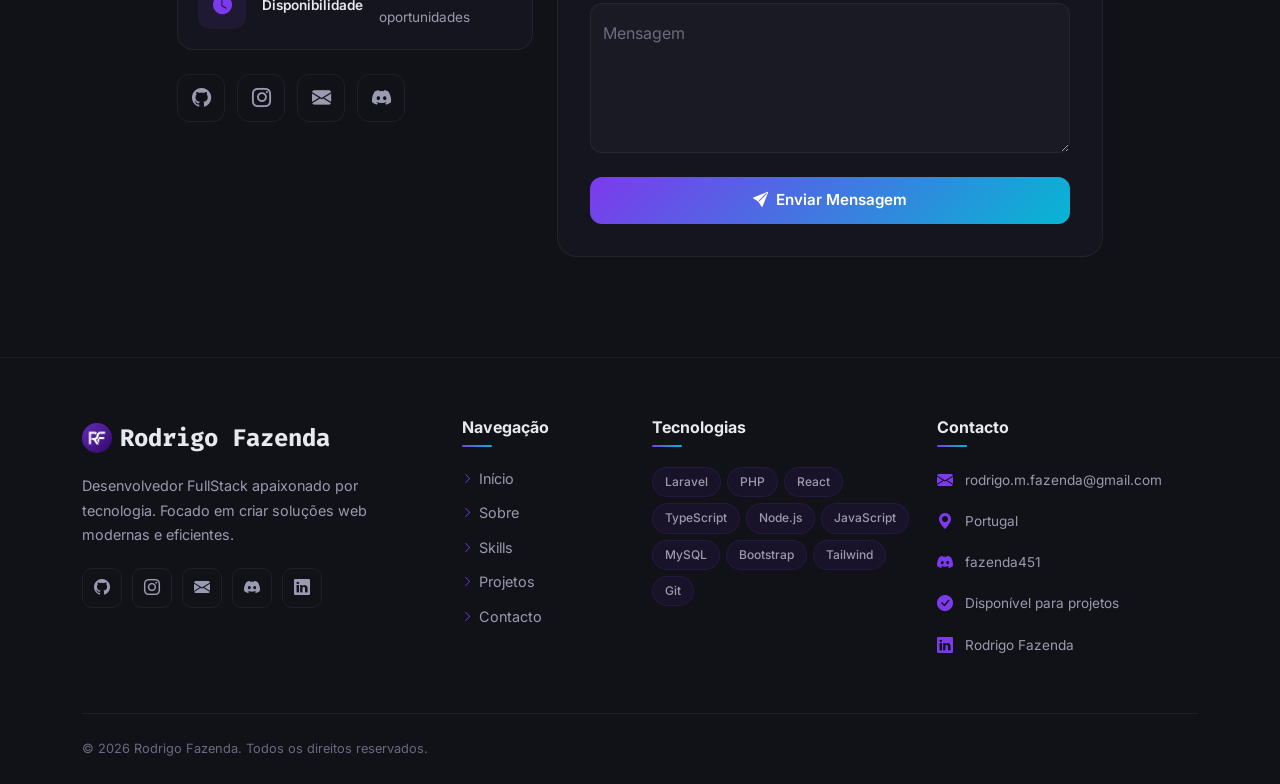
==== commit 34b6b4b0: "update little world hotel & SPA" ====
--- a/index.html
+++ b/index.html
@@ -429,13 +429,12 @@
                     </div>
                     <div class="project-info">
                         <h3 class="project-title">Little World Hotel & SPA</h3>
-                        <p class="project-desc">Aplicação web para hotel 5 estrelas em Albufeira — quartos temáticos, reservas, gastronomia, lazer e missão social, com UI premium e componentes acessíveis.</p>
+                        <p class="project-desc">Aplicação web de alta performance para hotel 5 estrelas no Algarve — quartos temáticos, cálculo dinâmico de reservas e UI premium. Sem frameworks pesados, totalmente otimizada para SEO e acessibilidade.</p>
                         <div class="project-tech">
-                            <span class="tech-tag">React</span>
-                            <span class="tech-tag">TypeScript</span>
-                            <span class="tech-tag">Vite</span>
-                            <span class="tech-tag">TailwindCSS</span>
-                            <span class="tech-tag">shadcn/ui</span>
+                            <span class="tech-tag">HTML5</span>
+                            <span class="tech-tag">CSS3</span>
+                            <span class="tech-tag">JavaScript</span>
+                            <span class="tech-tag">Bootstrap 5</span>
                         </div>
                     </div>
                 </div>
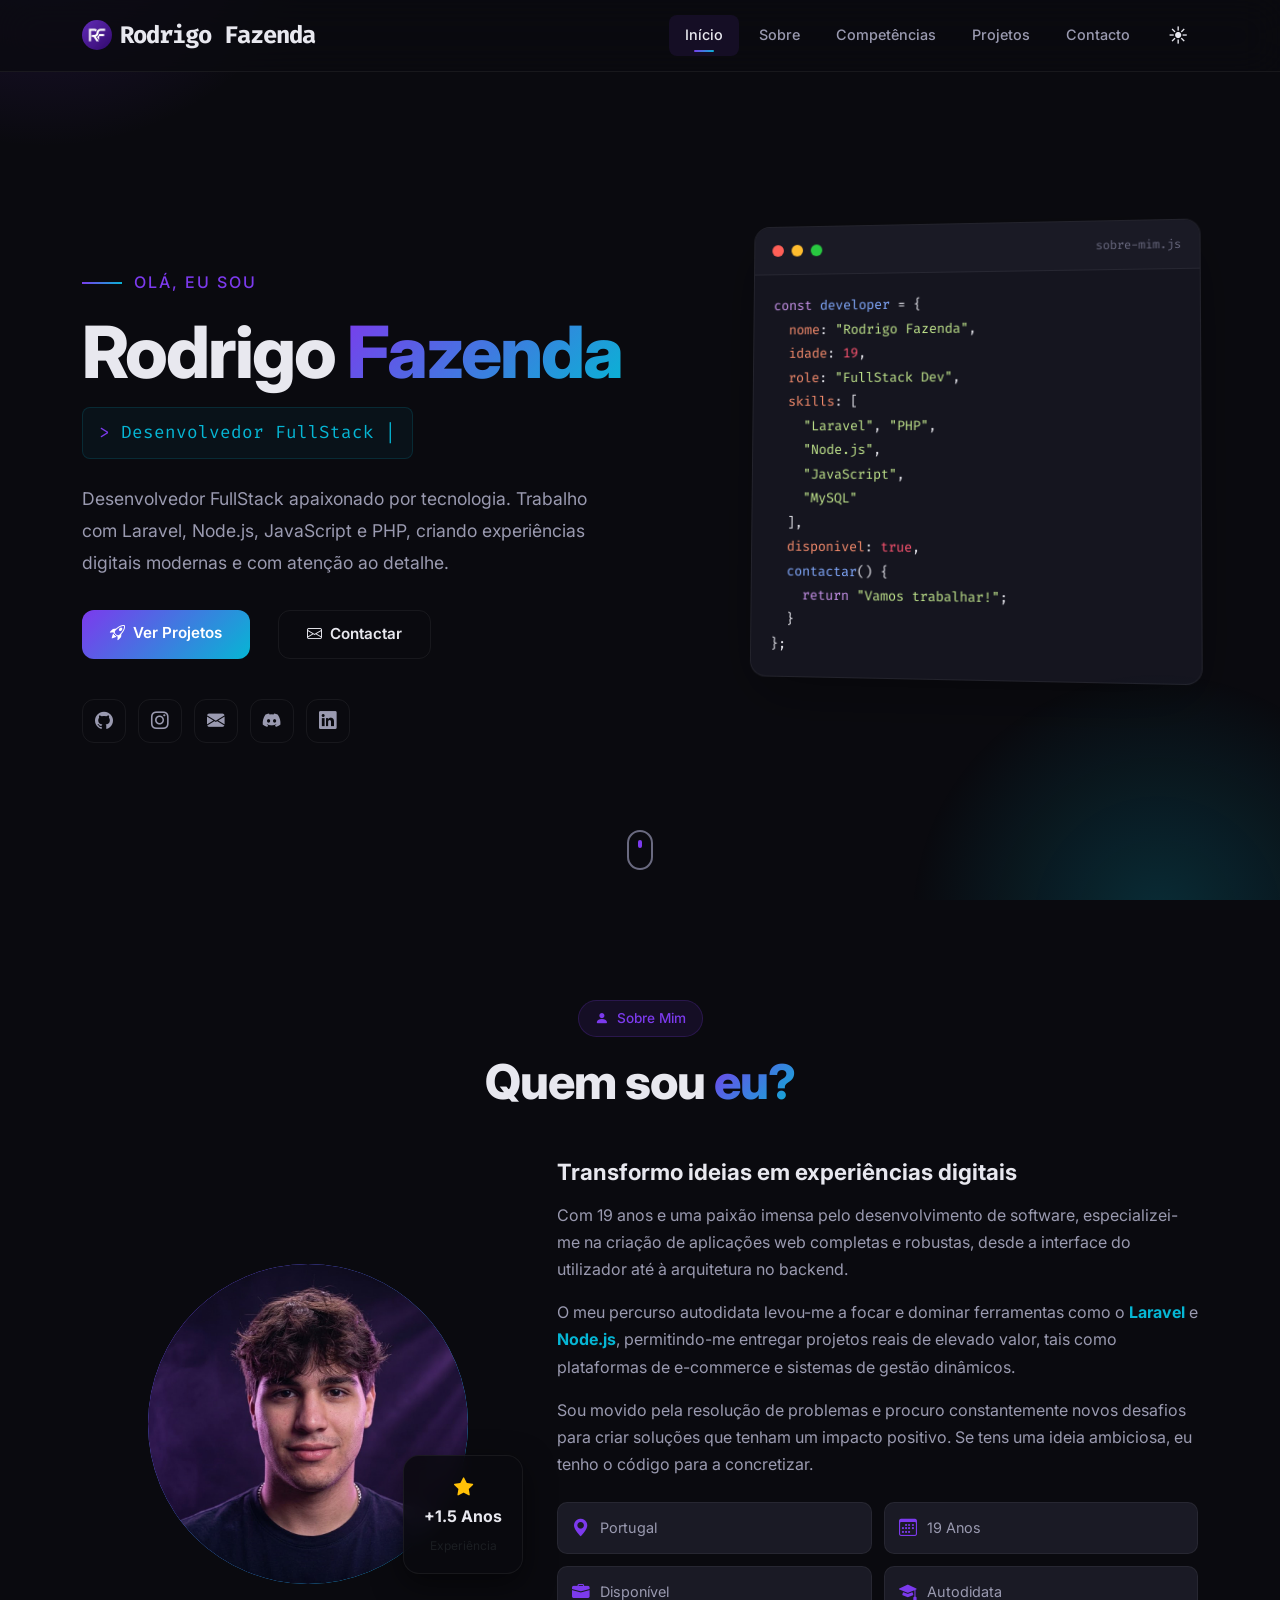
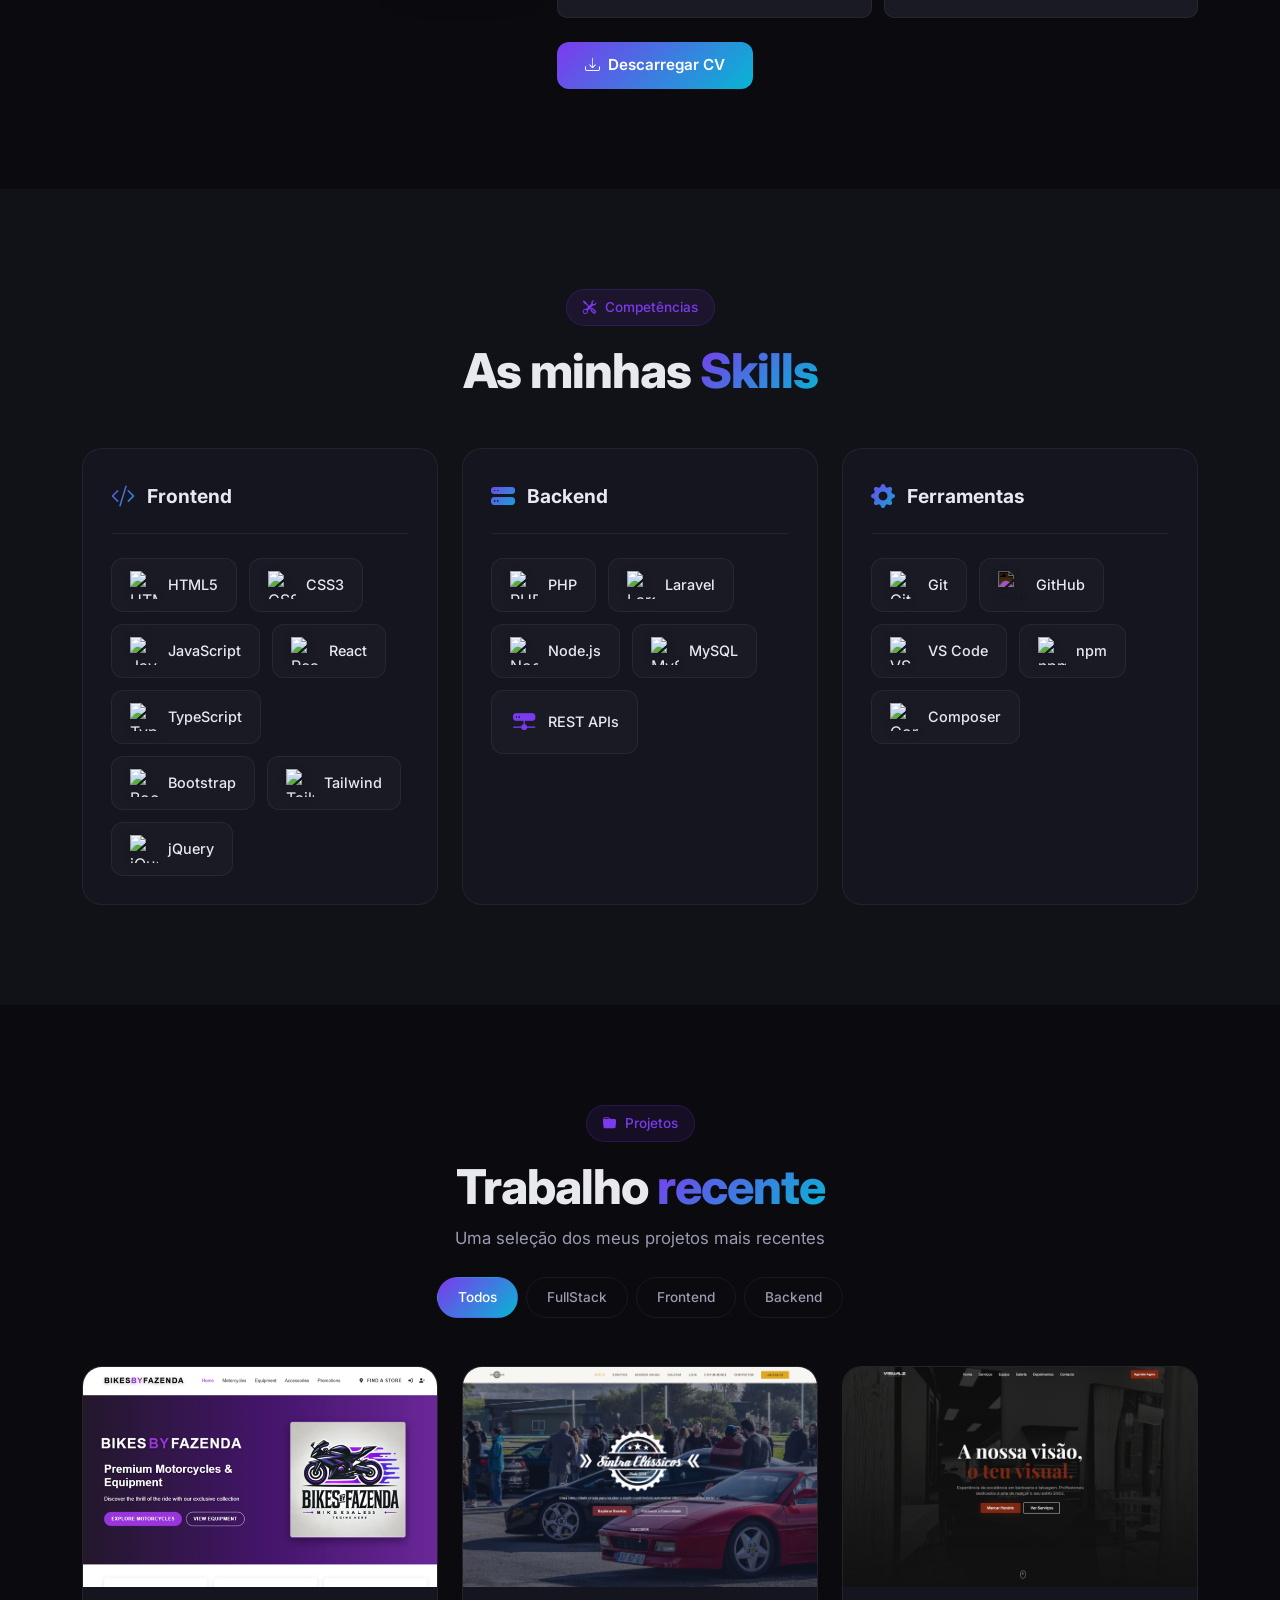
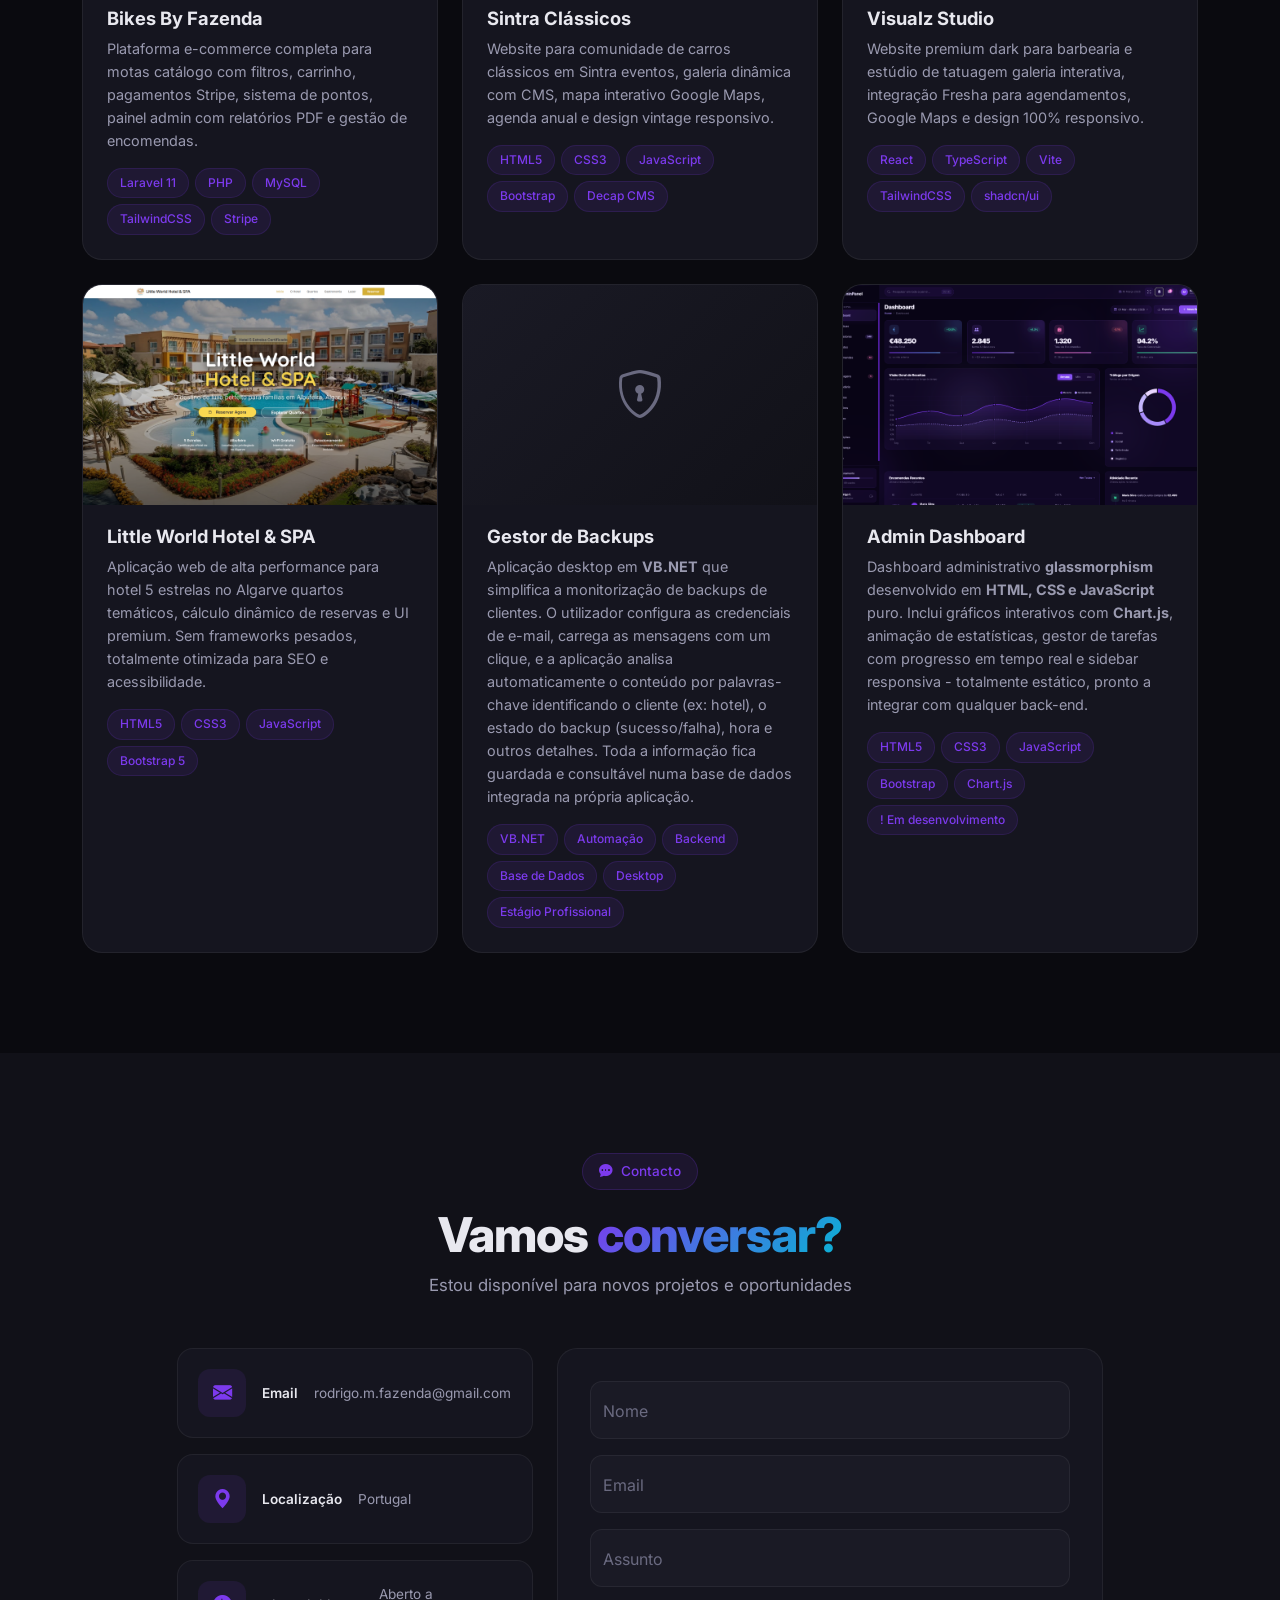
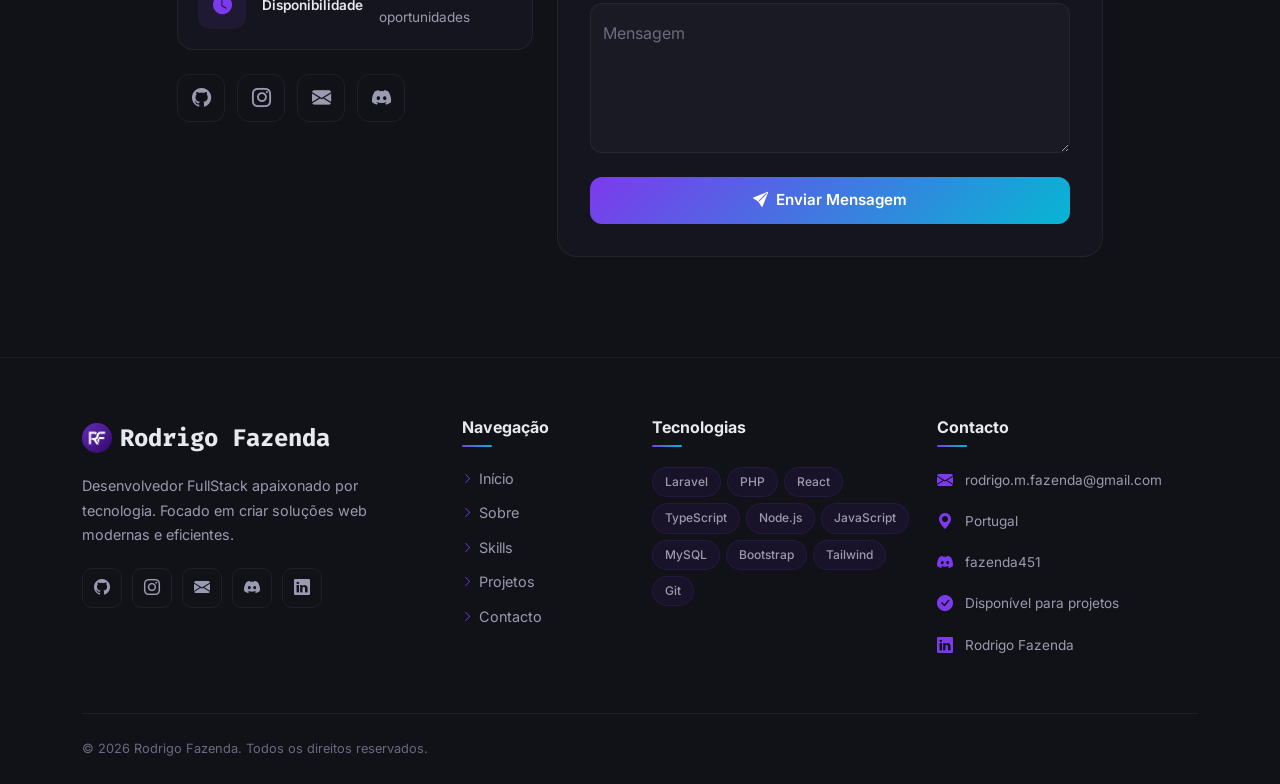
==== commit f85afba9: "update readme" ====
--- a/index.html
+++ b/index.html
@@ -4,7 +4,7 @@
     <meta charset="UTF-8">
     <meta name="viewport" content="width=device-width, initial-scale=1.0">
     <title>Rodrigo Fazenda | Desenvolvedor FullStack</title>
-    <meta name="description" content="Portfólio de Rodrigo Fazenda — Desenvolvedor FullStack especializado em Laravel, Node.js, JavaScript, PHP e tecnologias modernas.">
+    <meta name="description" content="Portfólio de Rodrigo Fazenda Desenvolvedor FullStack especializado em Laravel, Node.js, JavaScript, PHP e tecnologias modernas.">
     <link rel="icon" type="image/jpeg" href="assets/IMG/Favicon.jpg">
 
     <!-- Bootstrap 5 -->
@@ -348,7 +348,7 @@
                     </div>
                     <div class="project-info">
                         <h3 class="project-title">Bikes By Fazenda</h3>
-                        <p class="project-desc">Plataforma e-commerce completa para motas — catálogo com filtros, carrinho, pagamentos Stripe, sistema de pontos, painel admin com relatórios PDF e gestão de encomendas.</p>
+                        <p class="project-desc">Plataforma e-commerce completa para motas catálogo com filtros, carrinho, pagamentos Stripe, sistema de pontos, painel admin com relatórios PDF e gestão de encomendas.</p>
                         <div class="project-tech">
                             <span class="tech-tag">Laravel 11</span>
                             <span class="tech-tag">PHP</span>
@@ -375,7 +375,7 @@
                     </div>
                     <div class="project-info">
                         <h3 class="project-title">Sintra Clássicos</h3>
-                        <p class="project-desc">Website para comunidade de carros clássicos em Sintra — eventos, galeria dinâmica com CMS, mapa interativo Google Maps, agenda anual e design vintage responsivo.</p>
+                        <p class="project-desc">Website para comunidade de carros clássicos em Sintra eventos, galeria dinâmica com CMS, mapa interativo Google Maps, agenda anual e design vintage responsivo.</p>
                         <div class="project-tech">
                             <span class="tech-tag">HTML5</span>
                             <span class="tech-tag">CSS3</span>
@@ -402,7 +402,7 @@
                     </div>
                     <div class="project-info">
                         <h3 class="project-title">Visualz Studio</h3>
-                        <p class="project-desc">Website premium dark para barbearia e estúdio de tatuagem — galeria interativa, integração Fresha para agendamentos, Google Maps e design 100% responsivo.</p>
+                        <p class="project-desc">Website premium dark para barbearia e estúdio de tatuagem  galeria interativa, integração Fresha para agendamentos, Google Maps e design 100% responsivo.</p>
                         <div class="project-tech">
                             <span class="tech-tag">React</span>
                             <span class="tech-tag">TypeScript</span>
@@ -429,7 +429,7 @@
                     </div>
                     <div class="project-info">
                         <h3 class="project-title">Little World Hotel & SPA</h3>
-                        <p class="project-desc">Aplicação web de alta performance para hotel 5 estrelas no Algarve — quartos temáticos, cálculo dinâmico de reservas e UI premium. Sem frameworks pesados, totalmente otimizada para SEO e acessibilidade.</p>
+                        <p class="project-desc">Aplicação web de alta performance para hotel 5 estrelas no Algarve quartos temáticos, cálculo dinâmico de reservas e UI premium. Sem frameworks pesados, totalmente otimizada para SEO e acessibilidade.</p>
                         <div class="project-tech">
                             <span class="tech-tag">HTML5</span>
                             <span class="tech-tag">CSS3</span>
@@ -480,7 +480,7 @@
                     </div>
                     <div class="project-info">
                         <h3 class="project-title">Admin Dashboard</h3>
-                        <p class="project-desc">Dashboard administrativo <strong>glassmorphism</strong> desenvolvido em <strong>HTML, CSS e JavaScript</strong> puro. Inclui gráficos interativos com <strong>Chart.js</strong>, animação de estatísticas, gestor de tarefas com progresso em tempo real e sidebar responsiva — totalmente estático, pronto a integrar com qualquer back-end.</p>                        <div class="project-tech">
+                        <p class="project-desc">Dashboard administrativo <strong>glassmorphism</strong> desenvolvido em <strong>HTML, CSS e JavaScript</strong> puro. Inclui gráficos interativos com <strong>Chart.js</strong>, animação de estatísticas, gestor de tarefas com progresso em tempo real e sidebar responsiva - totalmente estático, pronto a integrar com qualquer back-end.</p>                        <div class="project-tech">
                             <div class="project-tech">
                                 <span class="tech-tag">HTML5</span>
                                 <span class="tech-tag">CSS3</span>
--- a/styles.css
+++ b/styles.css
@@ -1,5 +1,5 @@
 /* ================================================
-   RODRIGO FAZENDA — PORTFOLIO STYLES
+   RODRIGO FAZENDA PORTFOLIO STYLES
    Modern Dark Theme with Purple/Cyan accents
    ================================================ */
 
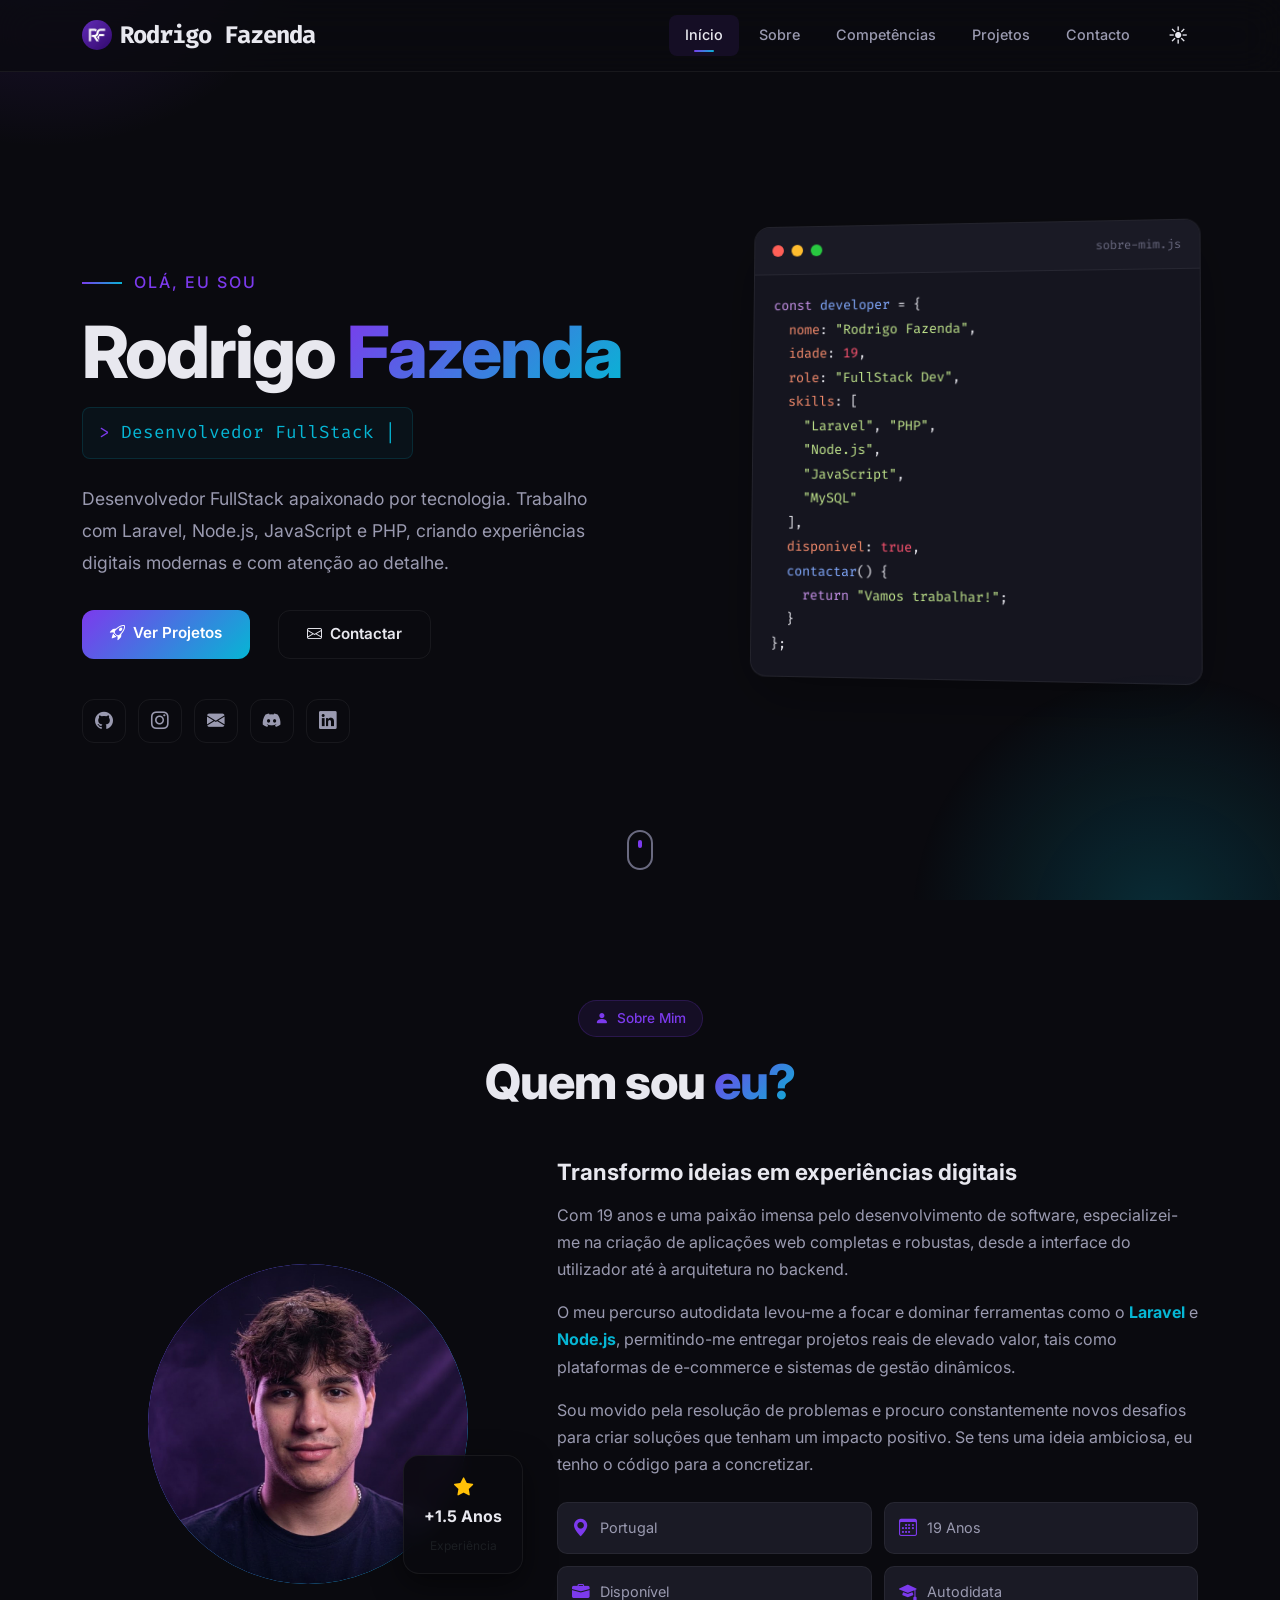
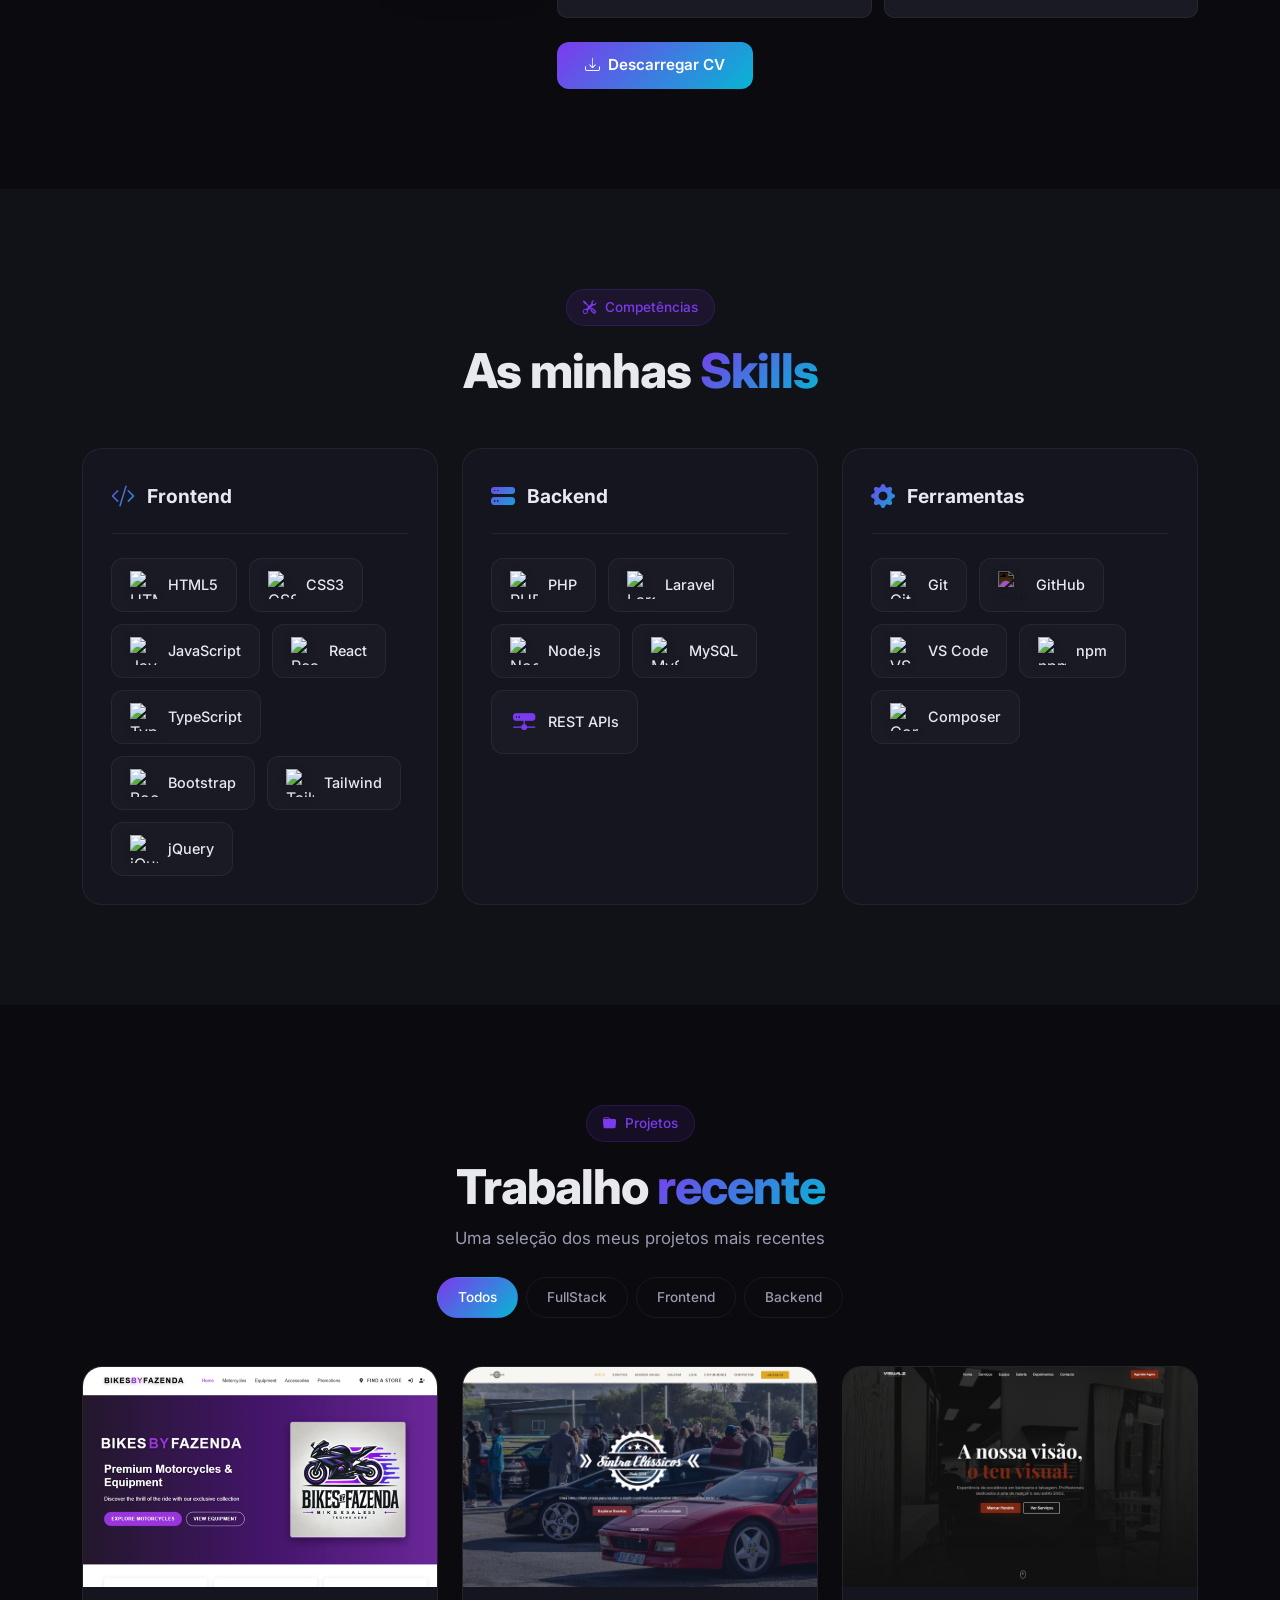
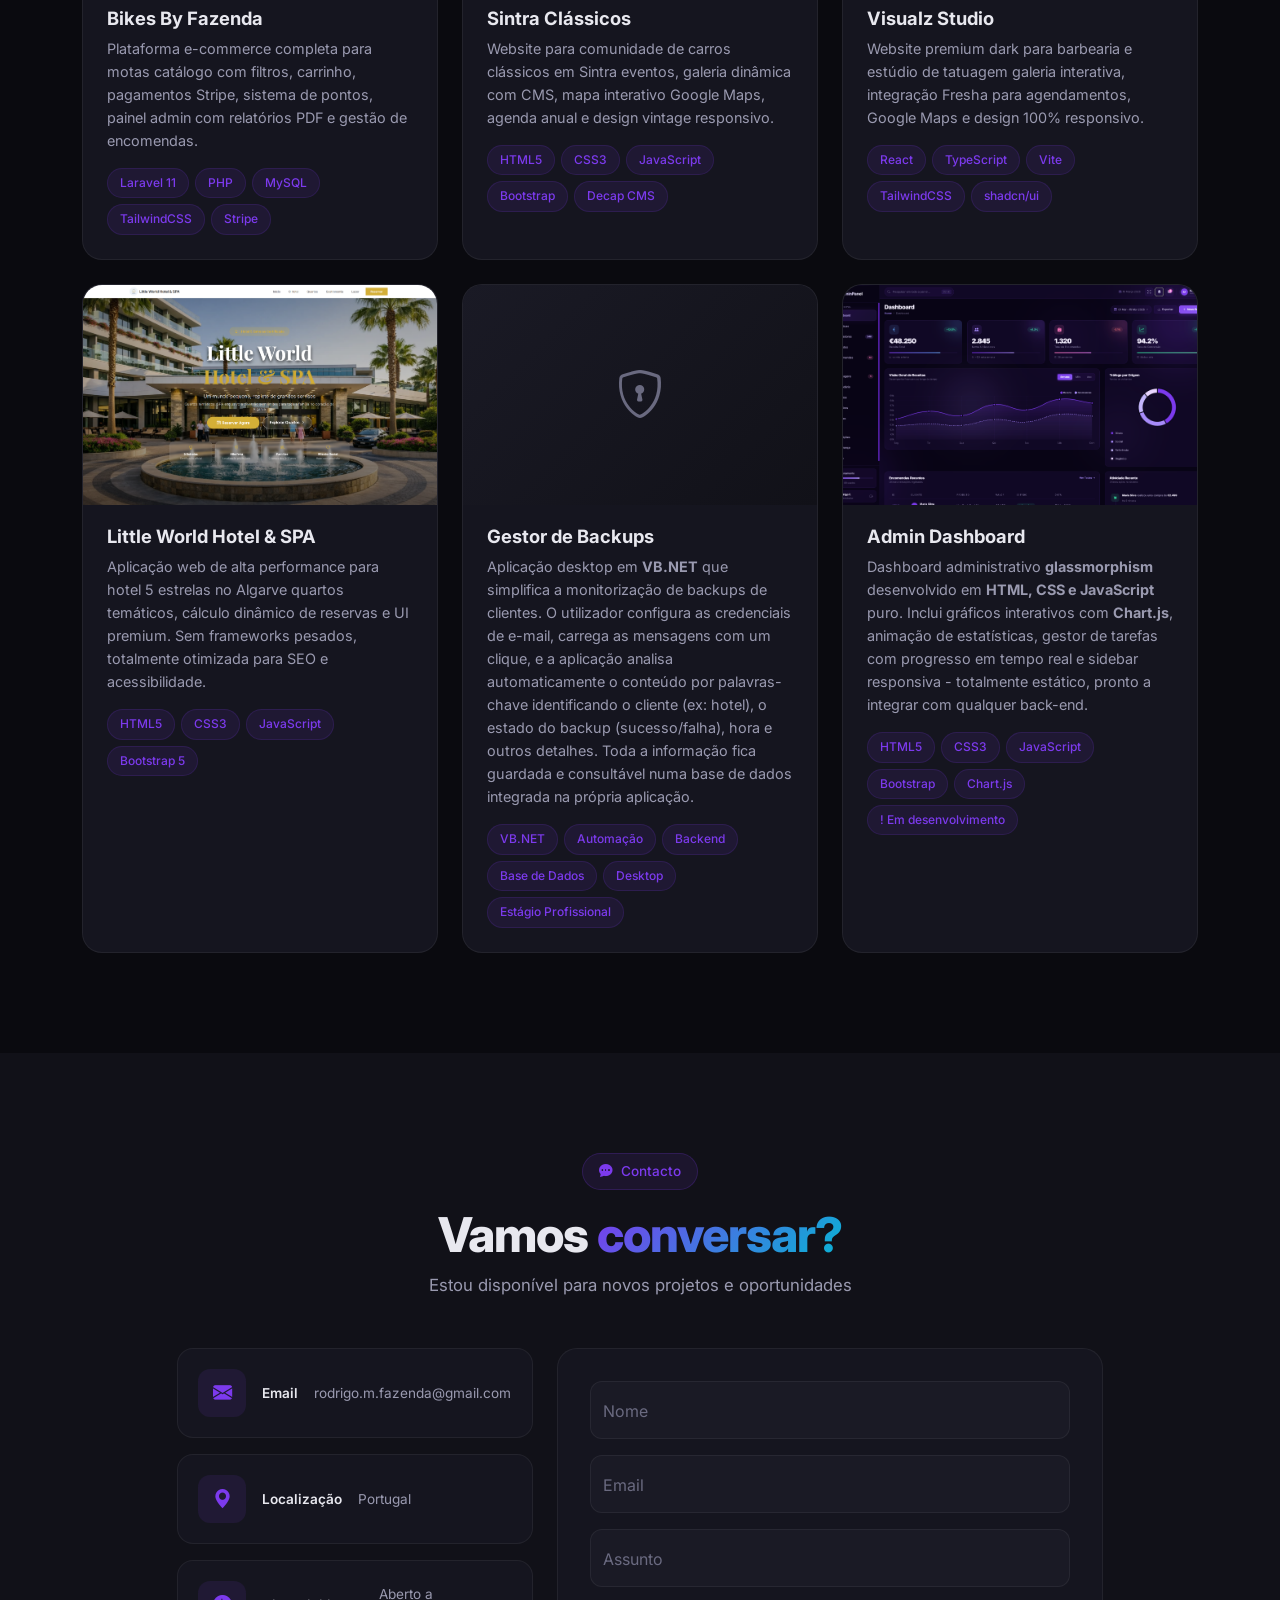
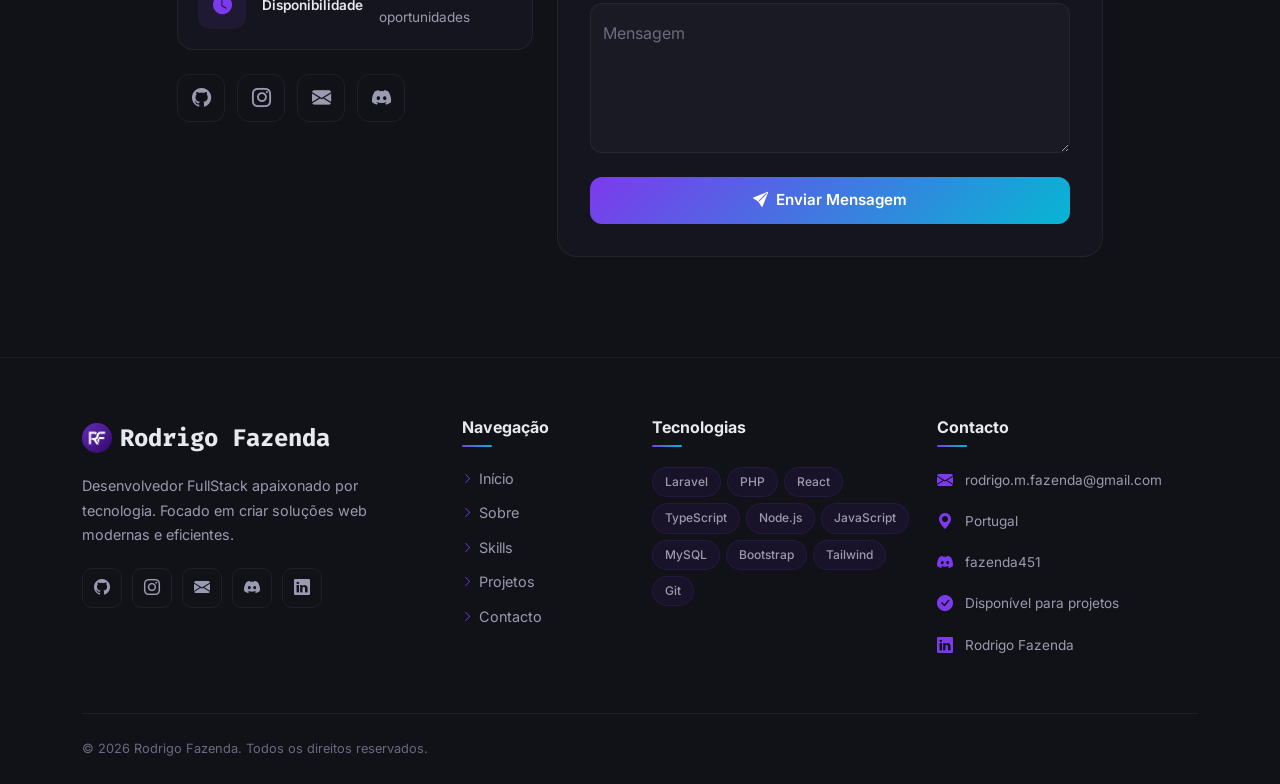
==== commit 71b31219: "Change the little world project video" ====
--- a/index.html
+++ b/index.html
@@ -368,7 +368,7 @@
                         <div class="project-overlay">
                             <div class="project-links">
                                 <button class="project-link play-video-btn" aria-label="Ver Vídeo" title="Ver Vídeo" data-video-src="assets/Video/Sintra Classicos - Website Video.mkv"><i class="bi bi-play-fill"></i></button>
-                                <a href="https://sintraclassicos.pt" target="_blank" class="project-link" aria-label="Ver Demo" title="Ver Demo"><i class="bi bi-window"></i></a>
+                                <a href="https://sintraclassicos.com" target="_blank" class="project-link" aria-label="Ver Demo" title="Ver Demo"><i class="bi bi-window"></i></a>
                                 <a href="https://github.com/fazenda451" target="_blank" class="project-link" aria-label="Ver Código" title="Ver Código"><i class="bi bi-github"></i></a>
                             </div>
                         </div>
@@ -421,7 +421,7 @@
                         </div>
                         <div class="project-overlay">
                             <div class="project-links">
-                                <button class="project-link play-video-btn" aria-label="Ver Vídeo" title="Ver Vídeo" data-video-src="assets/Video/Little World Hotel & spa - Website Video.mov"><i class="bi bi-play-fill"></i></button>
+                                <button class="project-link play-video-btn" aria-label="Ver Vídeo" title="Ver Vídeo" data-video-src="assets/Video/Little World Hotel & spa - Website Video.mp4"><i class="bi bi-play-fill"></i></button>
                                 <a href="https://littleworldhotel.netlify.app" target="_blank" class="project-link" aria-label="Ver Demo" title="Ver Demo"><i class="bi bi-window"></i></a>
                                 <a href="https://github.com/fazenda451" target="_blank" class="project-link" aria-label="Ver Código" title="Ver Código"><i class="bi bi-github"></i></a>
                             </div>
@@ -680,19 +680,19 @@
         <i class="bi bi-chevron-up"></i>
     </button>
 
-    <!-- ===== PRELOAD VIDEOS ===== -->
+    <!-- ===== PRELOAD VIDEOS (metadata only — full data loads on play) ===== -->
     <div style="display: none;" aria-hidden="true">
-        <video preload="auto" id="preload-video-bikes">
-            <source src="assets/Video/Bikesbyfazenda - Website Video.mov">
+        <video preload="metadata" id="preload-video-bikes">
+            <source src="assets/Video/Bikesbyfazenda - Website Video.mov" type="video/quicktime">
         </video>
-        <video preload="auto" id="preload-video-sintra">
-            <source src="assets/Video/Sintra Classicos - Website Video.mkv">
+        <video preload="metadata" id="preload-video-sintra">
+            <source src="assets/Video/Sintra Classicos - Website Video.mkv" type="video/x-matroska">
         </video>
-        <video preload="auto" id="preload-video-visualz">
-            <source src="assets/Video/VisualzStudio - Website Video.mov">
+        <video preload="metadata" id="preload-video-visualz">
+            <source src="assets/Video/VisualzStudio - Website Video.mov" type="video/quicktime">
         </video>
-        <video preload="auto" id="preload-video-littleworld">
-            <source src="assets/Video/Little World Hotel & spa - Website Video.mov">
+        <video preload="metadata" id="preload-video-littleworld">
+            <source src="assets/Video/Little World Hotel & spa - Website Video.mp4" type="video/mp4">
         </video>
     </div>
 
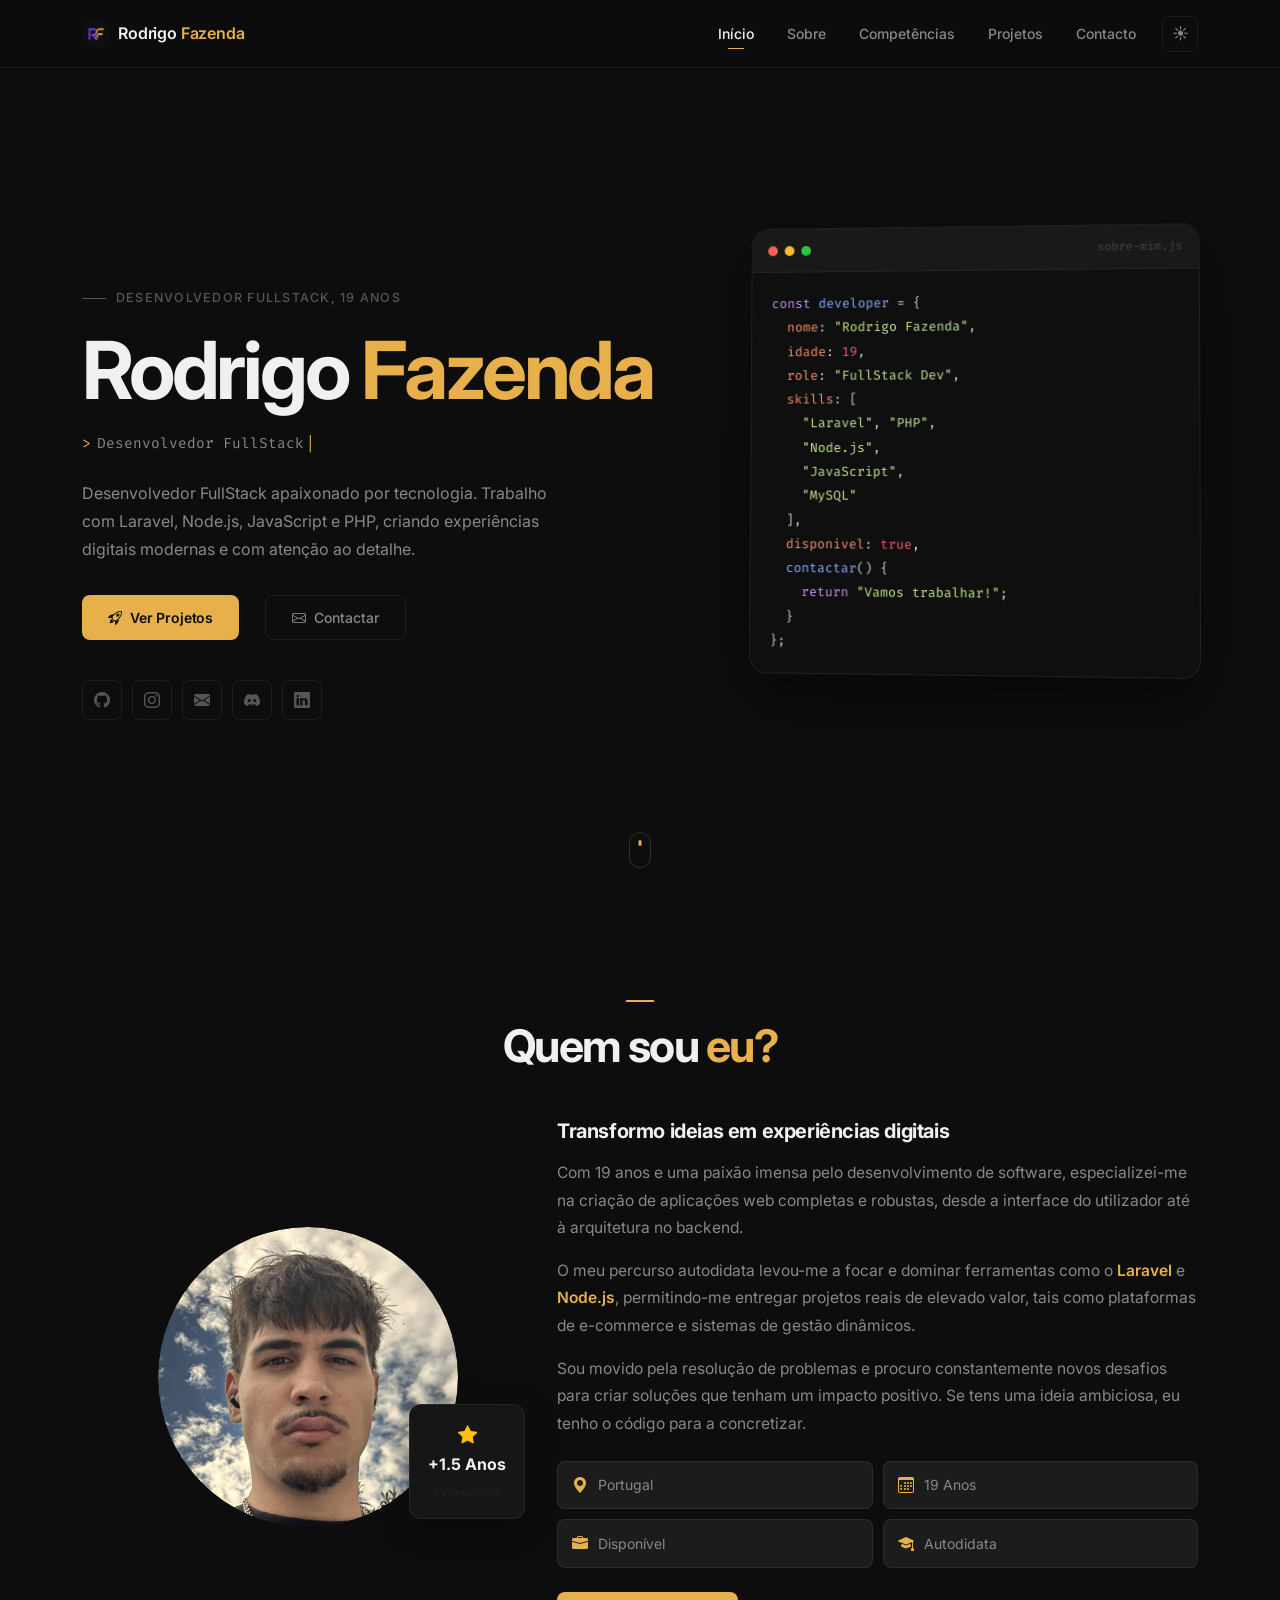
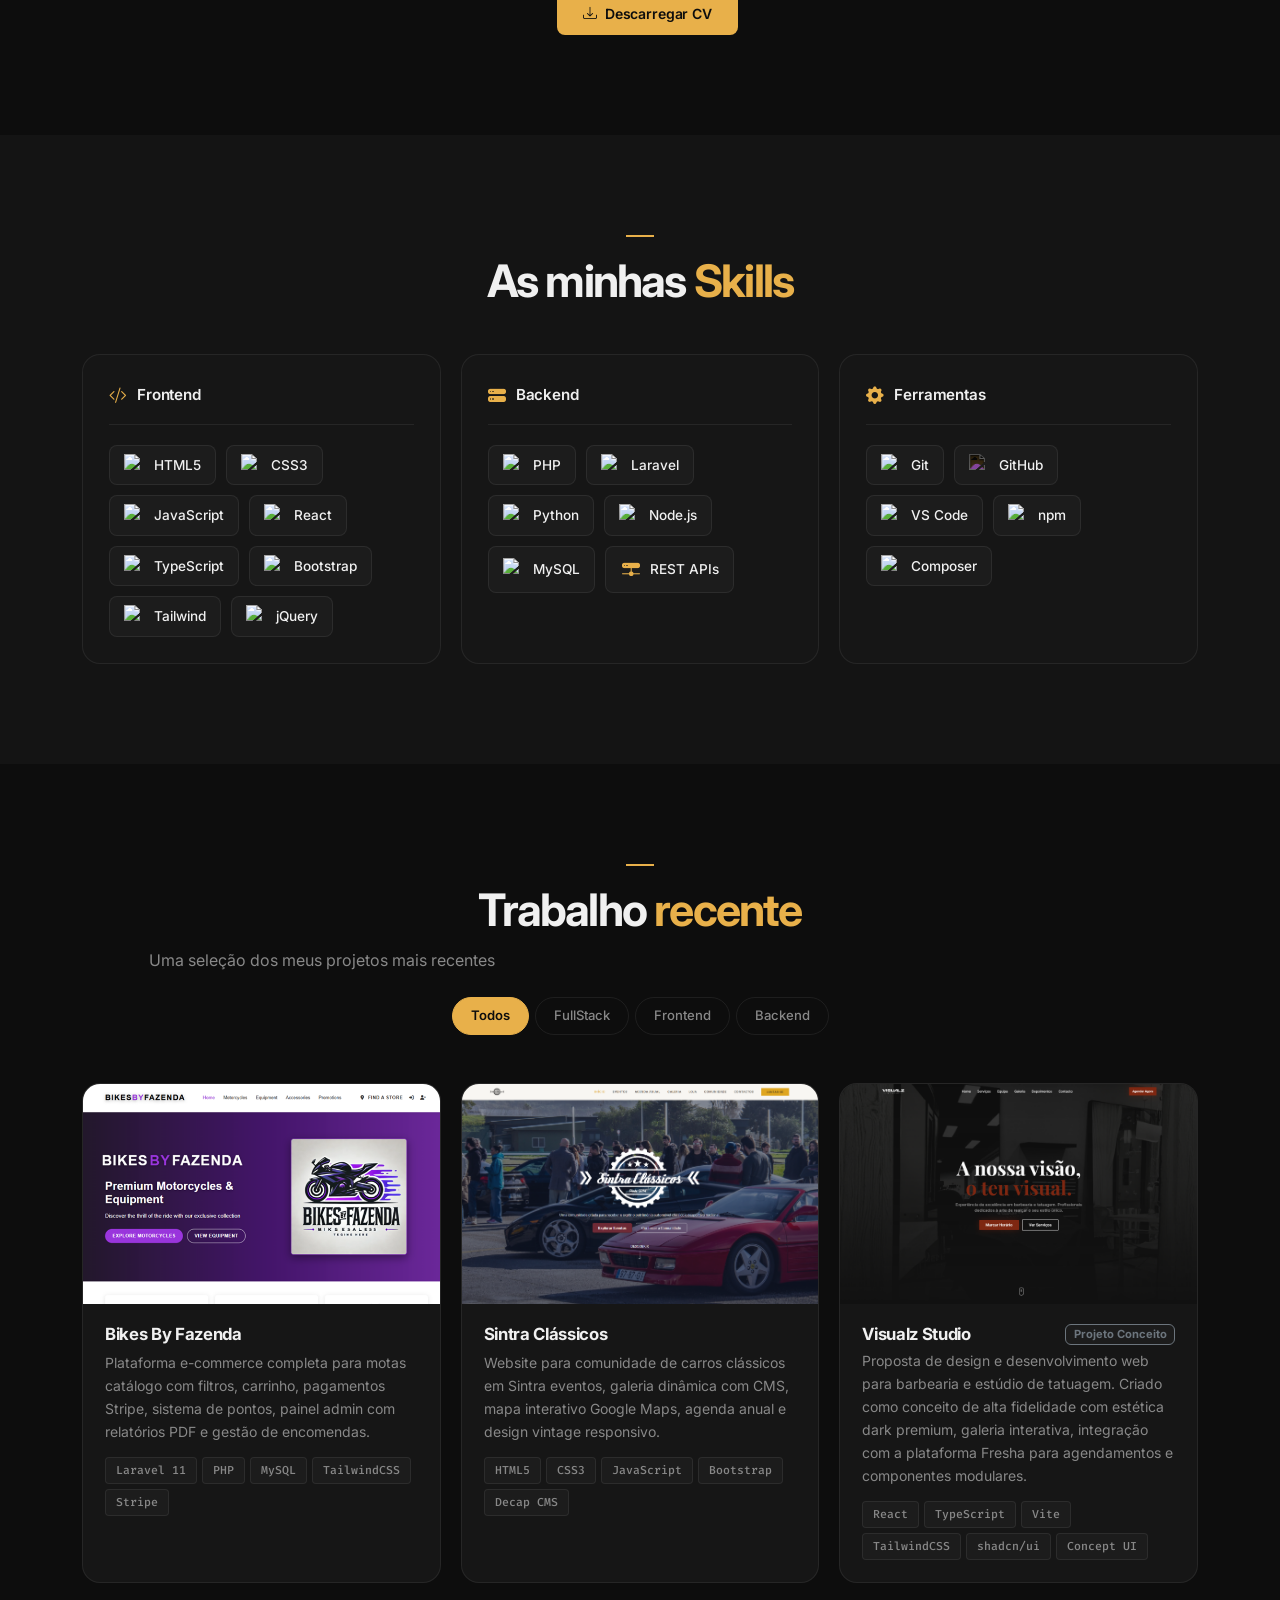
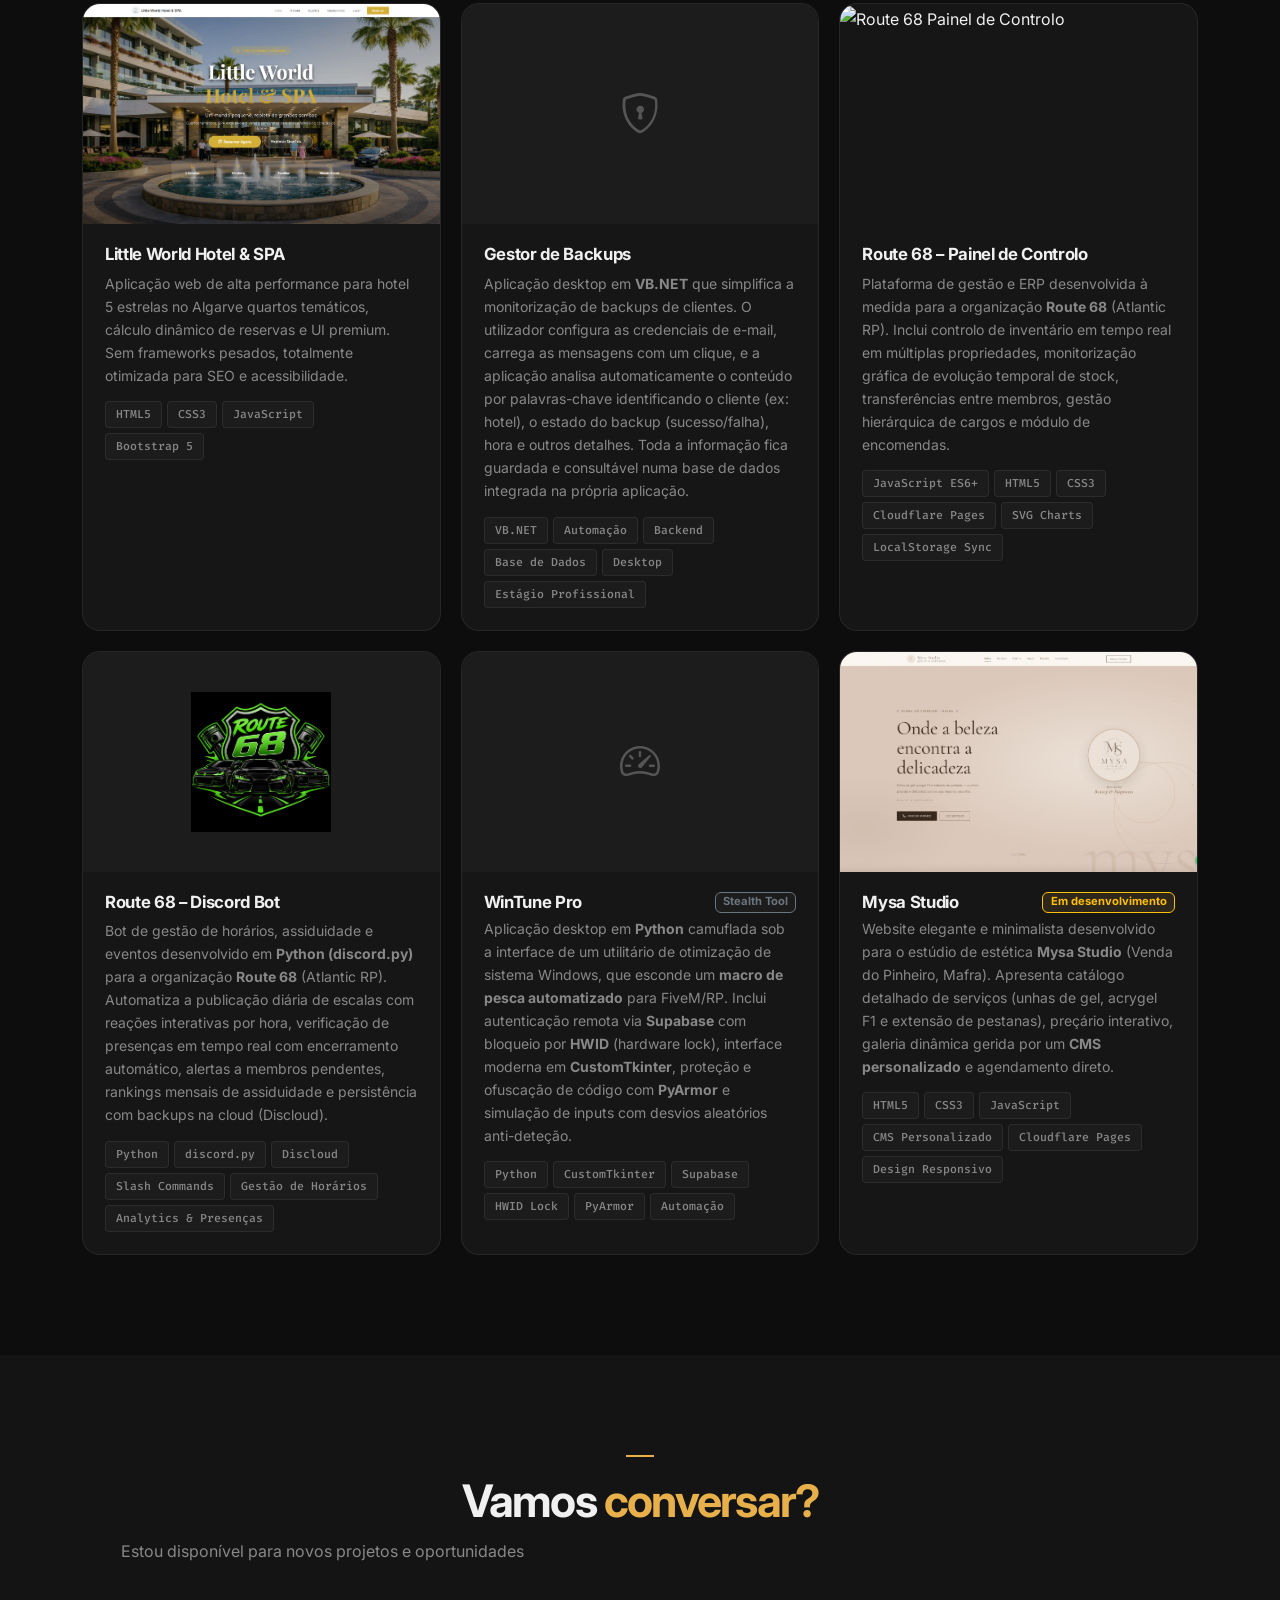
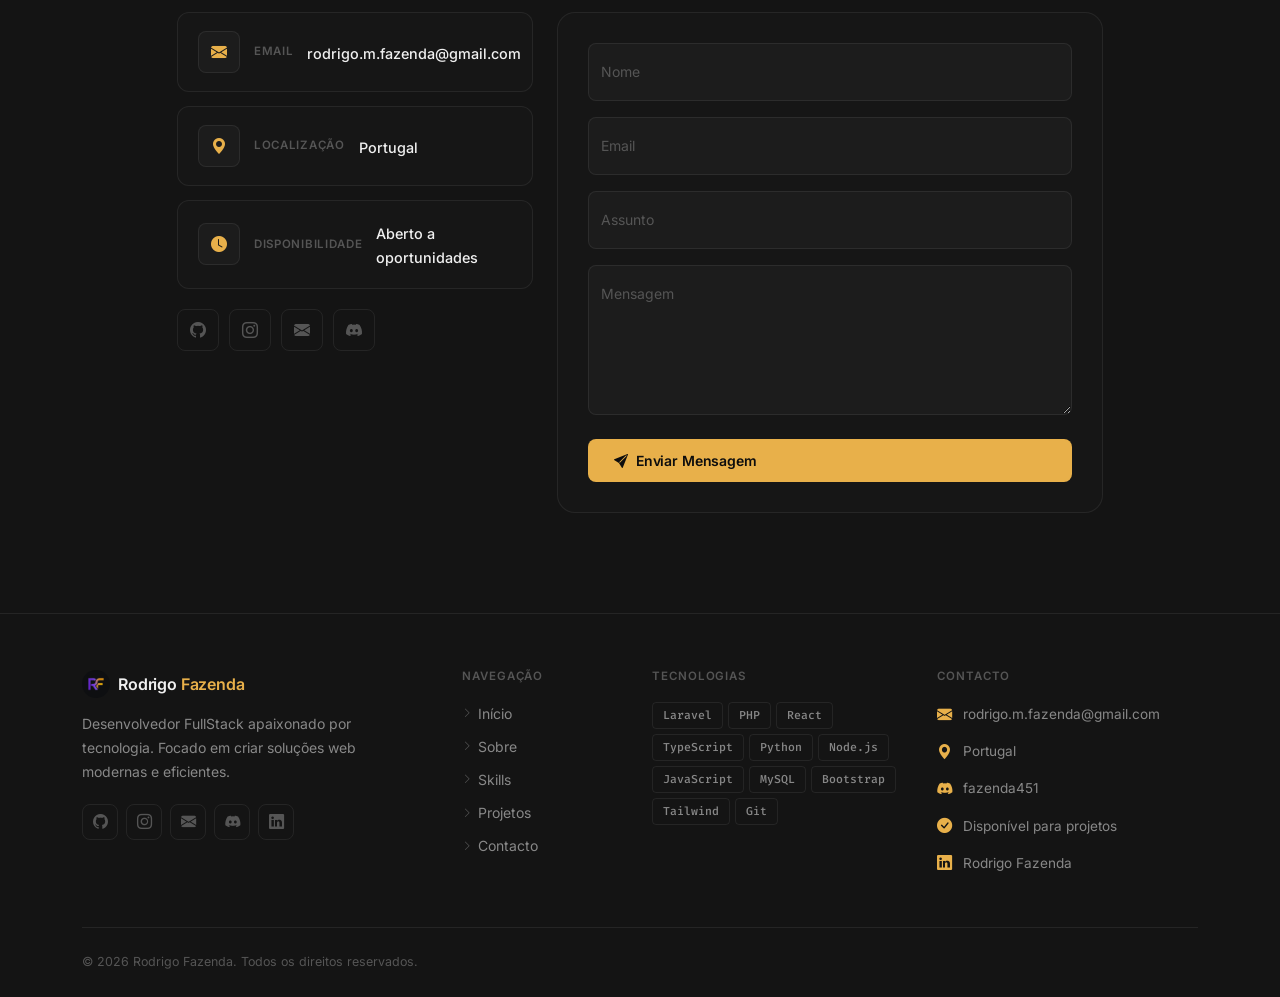
==== commit e54fb822: "Feat: update Drástico e atualização da carreira" ====
--- a/index.html
+++ b/index.html
@@ -11,10 +11,10 @@
     <link href="https://cdn.jsdelivr.net/npm/bootstrap@5.3.3/dist/css/bootstrap.min.css" rel="stylesheet">
     <!-- Bootstrap Icons -->
     <link href="https://cdn.jsdelivr.net/npm/bootstrap-icons@1.11.3/font/bootstrap-icons.min.css" rel="stylesheet">
-    <!-- Google Fonts -->
+    <!-- Google Fonts: Inter + Fira Code -->
     <link rel="preconnect" href="https://fonts.googleapis.com">
     <link rel="preconnect" href="https://fonts.gstatic.com" crossorigin>
-    <link href="https://fonts.googleapis.com/css2?family=Inter:wght@300;400;500;600;700;800&family=Fira+Code:wght@400;500&display=swap" rel="stylesheet">
+    <link href="https://fonts.googleapis.com/css2?family=Inter:ital,opsz,wght@0,14..32,300;0,14..32,400;0,14..32,500;0,14..32,600;0,14..32,700;0,14..32,800;1,14..32,400&family=Fira+Code:wght@400;500&display=swap" rel="stylesheet">
     <!-- Custom CSS -->
     <link rel="stylesheet" href="styles.css">
 </head>
@@ -24,8 +24,8 @@
     <nav class="navbar navbar-expand-lg fixed-top" id="mainNav">
         <div class="container">
             <a class="navbar-brand d-flex align-items-center" href="#">
-                <img src="assets/IMG/Favicon.jpg" alt="Logo" class="rounded-circle me-2" width="30" height="30">
-                <span><span class="brand-symbol"></span>Rodrigo Fazenda<span class="brand-symbol"></span></span>
+                <img src="assets/IMG/Favicon.jpg" alt="Logo" class="rounded-circle me-2" width="28" height="28">
+                <span>Rodrigo <span class="brand-symbol">Fazenda</span></span>
             </a>
             <button class="navbar-toggler" type="button" data-bs-toggle="collapse" data-bs-target="#navbarNav">
                 <span class="navbar-toggler-icon"></span>
@@ -56,7 +56,7 @@
                     <div class="hero-content">
                         <p class="hero-greeting animate-on-scroll">
                             <span class="greeting-line"></span>
-                            Olá, eu sou
+                            Desenvolvedor FullStack, 19 anos
                         </p>
                         <h1 class="hero-title animate-on-scroll">
                             Rodrigo <span class="text-gradient">Fazenda</span>
@@ -138,7 +138,6 @@
     <section id="about" class="section-padding">
         <div class="container">
             <div class="section-header text-center animate-on-scroll">
-                <span class="section-tag"><i class="bi bi-person-fill me-2"></i>Sobre Mim</span>
                 <h2 class="section-title">Quem sou <span class="text-gradient">eu?</span></h2>
             </div>
             <div class="row align-items-center mt-5">
@@ -205,7 +204,6 @@
     <section id="skills" class="section-padding section-alt">
         <div class="container">
             <div class="section-header text-center animate-on-scroll">
-                <span class="section-tag"><i class="bi bi-tools me-2"></i>Competências</span>
                 <h2 class="section-title">As minhas <span class="text-gradient">Skills</span></h2>
             </div>
 
@@ -268,6 +266,10 @@
                             <span>Laravel</span>
                         </div>
                         <div class="skill-chip">
+                            <img src="https://cdn.jsdelivr.net/gh/devicons/devicon@latest/icons/python/python-original.svg" alt="Python">
+                            <span>Python</span>
+                        </div>
+                        <div class="skill-chip">
                             <img src="https://cdn.jsdelivr.net/gh/devicons/devicon@latest/icons/nodejs/nodejs-original.svg" alt="Node.js">
                             <span>Node.js</span>
                         </div>
@@ -319,7 +321,6 @@
     <section id="projects" class="section-padding">
         <div class="container">
             <div class="section-header text-center animate-on-scroll">
-                <span class="section-tag"><i class="bi bi-folder-fill me-2"></i>Projetos</span>
                 <h2 class="section-title">Trabalho <span class="text-gradient">recente</span></h2>
                 <p class="section-subtitle">Uma seleção dos meus projetos mais recentes</p>
             </div>
@@ -369,7 +370,6 @@
                             <div class="project-links">
                                 <button class="project-link play-video-btn" aria-label="Ver Vídeo" title="Ver Vídeo" data-video-src="assets/Video/Sintra Classicos - Website Video.mkv"><i class="bi bi-play-fill"></i></button>
                                 <a href="https://sintraclassicos.com" target="_blank" class="project-link" aria-label="Ver Demo" title="Ver Demo"><i class="bi bi-window"></i></a>
-                                <a href="https://github.com/fazenda451" target="_blank" class="project-link" aria-label="Ver Código" title="Ver Código"><i class="bi bi-github"></i></a>
                             </div>
                         </div>
                     </div>
@@ -401,14 +401,18 @@
                         </div>
                     </div>
                     <div class="project-info">
-                        <h3 class="project-title">Visualz Studio</h3>
-                        <p class="project-desc">Website premium dark para barbearia e estúdio de tatuagem  galeria interativa, integração Fresha para agendamentos, Google Maps e design 100% responsivo.</p>
+                        <div class="d-flex align-items-center justify-content-between mb-1">
+                            <h3 class="project-title mb-0">Visualz Studio</h3>
+                            <span class="badge border border-secondary text-secondary" style="font-size: 0.7rem; background: var(--bg-tertiary);">Projeto Conceito</span>
+                        </div>
+                        <p class="project-desc">Proposta de design e desenvolvimento web para barbearia e estúdio de tatuagem. Criado como conceito de alta fidelidade com estética dark premium, galeria interativa, integração com a plataforma Fresha para agendamentos e componentes modulares.</p>
                         <div class="project-tech">
                             <span class="tech-tag">React</span>
                             <span class="tech-tag">TypeScript</span>
                             <span class="tech-tag">Vite</span>
                             <span class="tech-tag">TailwindCSS</span>
                             <span class="tech-tag">shadcn/ui</span>
+                            <span class="tech-tag">Concept UI</span>
                         </div>
                     </div>
                 </div>
@@ -465,30 +469,114 @@
                     </div>
                 </div>
 
+                <!-- Project 6: Route 68 Painel de Controlo -->
+                <div class="project-card animate-on-scroll" data-category="fullstack">
+                    <div class="project-image">
+                        <div class="project-poster">
+                            <img src="assets/IMG/admin-dashboard.png" alt="Route 68 Painel de Controlo" class="project-placeholder-img" style="width: 100%; height: 100%; object-fit: cover;">
+                        </div>
+                        <div class="project-overlay">
+                            <div class="project-links">
+                                <a href="https://route68-painel.pages.dev/#inicio" target="_blank" class="project-link" aria-label="Ver Demo" title="Ver Demo"><i class="bi bi-window"></i></a>
+                                <a href="https://github.com/fazenda451" target="_blank" class="project-link" aria-label="Ver Código" title="Ver Código"><i class="bi bi-github"></i></a>
+                            </div>
+                        </div>
+                    </div>
+                    <div class="project-info">
+                        <h3 class="project-title">Route 68 – Painel de Controlo</h3>
+                        <p class="project-desc">Plataforma de gestão e ERP desenvolvida à medida para a organização <strong>Route 68</strong> (Atlantic RP). Inclui controlo de inventário em tempo real em múltiplas propriedades, monitorização gráfica de evolução temporal de stock, transferências entre membros, gestão hierárquica de cargos e módulo de encomendas.</p>
+                        <div class="project-tech">
+                            <span class="tech-tag">JavaScript ES6+</span>
+                            <span class="tech-tag">HTML5</span>
+                            <span class="tech-tag">CSS3</span>
+                            <span class="tech-tag">Cloudflare Pages</span>
+                            <span class="tech-tag">SVG Charts</span>
+                            <span class="tech-tag">LocalStorage Sync</span>
+                        </div>
+                    </div>
+                </div>
+
+                <!-- Project 7: Route 68 Discord Bot -->
+                <div class="project-card animate-on-scroll" data-category="backend">
+                    <div class="project-image">
+                        <div class="project-poster d-flex align-items-center justify-content-center" style="background: var(--bg-tertiary);">
+                            <img src="assets/IMG/route68-logo.png" alt="Route 68 Discord Bot" style="max-height: 140px; width: auto; object-fit: contain;">
+                        </div>
+                        <div class="project-overlay">
+                            <div class="project-links">
+                                <a href="https://github.com/fazenda451" target="_blank" class="project-link" aria-label="Ver Código" title="Ver Código"><i class="bi bi-github"></i></a>
+                                <a href="https://discord.com/" target="_blank" class="project-link" aria-label="Discord" title="Discord"><i class="bi bi-discord"></i></a>
+                            </div>
+                        </div>
+                    </div>
+                    <div class="project-info">
+                        <h3 class="project-title">Route 68 – Discord Bot</h3>
+                        <p class="project-desc">Bot de gestão de horários, assiduidade e eventos desenvolvido em <strong>Python (discord.py)</strong> para a organização <strong>Route 68</strong> (Atlantic RP). Automatiza a publicação diária de escalas com reações interativas por hora, verificação de presenças em tempo real com encerramento automático, alertas a membros pendentes, rankings mensais de assiduidade e persistência com backups na cloud (Discloud).</p>
+                        <div class="project-tech">
+                            <span class="tech-tag">Python</span>
+                            <span class="tech-tag">discord.py</span>
+                            <span class="tech-tag">Discloud</span>
+                            <span class="tech-tag">Slash Commands</span>
+                            <span class="tech-tag">Gestão de Horários</span>
+                            <span class="tech-tag">Analytics & Presenças</span>
+                        </div>
+                    </div>
+                </div>
+
+                <!-- Project 8: WinTune Pro (Stealth Fishing Macro) -->
+                <div class="project-card animate-on-scroll" data-category="backend">
+                    <div class="project-image">
+                        <div class="project-placeholder">
+                            <i class="bi bi-speedometer2"></i>
+                        </div>
+                        <div class="project-overlay">
+                            <div class="project-links">
+                                <a href="https://github.com/fazenda451/wintune-pro" target="_blank" class="project-link" aria-label="Ver Código" title="Ver Código"><i class="bi bi-github"></i></a>
+                            </div>
+                        </div>
+                    </div>
+                    <div class="project-info">
+                        <div class="d-flex align-items-center justify-content-between mb-1">
+                            <h3 class="project-title mb-0">WinTune Pro</h3>
+                            <span class="badge border border-secondary text-secondary" style="font-size: 0.7rem; background: var(--bg-tertiary);">Stealth Tool</span>
+                        </div>
+                        <p class="project-desc">Aplicação desktop em <strong>Python</strong> camuflada sob a interface de um utilitário de otimização de sistema Windows, que esconde um <strong>macro de pesca automatizado</strong> para FiveM/RP. Inclui autenticação remota via <strong>Supabase</strong> com bloqueio por <strong>HWID</strong> (hardware lock), interface moderna em <strong>CustomTkinter</strong>, proteção e ofuscação de código com <strong>PyArmor</strong> e simulação de inputs com desvios aleatórios anti-deteção.</p>
+                        <div class="project-tech">
+                            <span class="tech-tag">Python</span>
+                            <span class="tech-tag">CustomTkinter</span>
+                            <span class="tech-tag">Supabase</span>
+                            <span class="tech-tag">HWID Lock</span>
+                            <span class="tech-tag">PyArmor</span>
+                            <span class="tech-tag">Automação</span>
+                        </div>
+                    </div>
+                </div>
+
+                <!-- Project 9: Mysa Studio -->
                 <div class="project-card animate-on-scroll" data-category="frontend">
                     <div class="project-image">
                         <div class="project-poster">
-                            <img src="assets/IMG/Admin-Dashboard.png" alt="Admin Dashboard" class="project-placeholder-img" style="width: 100%; height: 100%; object-fit: cover;">
+                            <img src="assets/IMG/mysa-espaco-studio.jpg" alt="Mysa Studio" class="project-placeholder-img" style="width: 100%; height: 100%; object-fit: cover;">
                         </div>
                         <div class="project-overlay">
                             <div class="project-links">
-                                <button class="project-link play-video-btn" aria-label="Ver Vídeo" title="Ver Vídeo" data-video-src="assets/Video/Admin-Dashboard.mp4"><i class="bi bi-play-fill"></i></button>
-                                <a href="https://admin-dashboard-frontend-rf.netlify.app" target="_blank" class="project-link" aria-label="Ver Demo" title="Ver Demo"><i class="bi bi-window"></i></a>
-                                <a href="https://github.com/fazenda451/Admin-Dashboard---Front-end" target="_blank" class="project-link" aria-label="Ver Código" title="Ver Código"><i class="bi bi-github"></i></a>
+                                <a href="https://mysah-studio.pages.dev" target="_blank" class="project-link" aria-label="Ver Demo" title="Ver Demo"><i class="bi bi-window"></i></a>
                             </div>
                         </div>
                     </div>
                     <div class="project-info">
-                        <h3 class="project-title">Admin Dashboard</h3>
-                        <p class="project-desc">Dashboard administrativo <strong>glassmorphism</strong> desenvolvido em <strong>HTML, CSS e JavaScript</strong> puro. Inclui gráficos interativos com <strong>Chart.js</strong>, animação de estatísticas, gestor de tarefas com progresso em tempo real e sidebar responsiva - totalmente estático, pronto a integrar com qualquer back-end.</p>                        <div class="project-tech">
-                            <div class="project-tech">
-                                <span class="tech-tag">HTML5</span>
-                                <span class="tech-tag">CSS3</span>
-                                <span class="tech-tag">JavaScript</span>
-                                <span class="tech-tag">Bootstrap</span>
-                                <span class="tech-tag">Chart.js</span>
-                                <span class="tech-tag">! Em desenvolvimento</span>
-                            </div>
+                        <div class="d-flex align-items-center justify-content-between mb-1">
+                            <h3 class="project-title mb-0">Mysa Studio</h3>
+                            <span class="badge border border-warning text-warning" style="font-size: 0.7rem; background: rgba(232, 176, 74, 0.1);">Em desenvolvimento</span>
+                        </div>
+                        <p class="project-desc">Website elegante e minimalista desenvolvido para o estúdio de estética <strong>Mysa Studio</strong> (Venda do Pinheiro, Mafra). Apresenta catálogo detalhado de serviços (unhas de gel, acrygel F1 e extensão de pestanas), preçário interativo, galeria dinâmica gerida por um <strong>CMS personalizado</strong> e agendamento direto.</p>
+                        <div class="project-tech">
+                            <span class="tech-tag">HTML5</span>
+                            <span class="tech-tag">CSS3</span>
+                            <span class="tech-tag">JavaScript</span>
+                            <span class="tech-tag">CMS Personalizado</span>
+                            <span class="tech-tag">Cloudflare Pages</span>
+                            <span class="tech-tag">Design Responsivo</span>
                         </div>
                     </div>
                 </div>
@@ -500,7 +588,6 @@
     <section id="contact" class="section-padding section-alt">
         <div class="container">
             <div class="section-header text-center animate-on-scroll">
-                <span class="section-tag"><i class="bi bi-chat-dots-fill me-2"></i>Contacto</span>
                 <h2 class="section-title">Vamos <span class="text-gradient">conversar?</span></h2>
                 <p class="section-subtitle">Estou disponível para novos projetos e oportunidades</p>
             </div>
@@ -586,8 +673,8 @@
                 <div class="col-lg-4 col-md-6 mb-4 mb-lg-0">
                     <div class="footer-brand-section">
                         <div class="footer-brand d-flex align-items-center">
-                            <img src="assets/IMG/Favicon.jpg" alt="Logo" class="rounded-circle me-2" width="30" height="30">
-                            <span><span class="brand-symbol"></span>Rodrigo Fazenda<span class="brand-symbol"></span></span>
+                            <img src="assets/IMG/Favicon.jpg" alt="Logo" class="rounded-circle me-2" width="28" height="28">
+                            <span>Rodrigo <span class="brand-symbol">Fazenda</span></span>
                         </div>
                         <p class="footer-about">
                             Desenvolvedor FullStack apaixonado por tecnologia. Focado em criar soluções web modernas e eficientes.
@@ -630,6 +717,7 @@
                         <span class="footer-tech">PHP</span>
                         <span class="footer-tech">React</span>
                         <span class="footer-tech">TypeScript</span>
+                        <span class="footer-tech">Python</span>
                         <span class="footer-tech">Node.js</span>
                         <span class="footer-tech">JavaScript</span>
                         <span class="footer-tech">MySQL</span>
--- a/styles.css
+++ b/styles.css
@@ -1,59 +1,71 @@
 /* ================================================
-   RODRIGO FAZENDA PORTFOLIO STYLES
-   Modern Dark Theme with Purple/Cyan accents
+   RODRIGO FAZENDA PORTFOLIO — REDESIGN 2026
+   Clean typographic dark system. No gradients.
    ================================================ */
 
 /* ===== CSS Variables ===== */
 :root {
-    --bg-primary: #0a0a0f;
-    --bg-secondary: #111118;
-    --bg-tertiary: #1a1a25;
-    --bg-card: #15151f;
-    --bg-card-hover: #1c1c2a;
-
-    --text-primary: #e8e8ef;
-    --text-secondary: #9a9ab0;
-    --text-muted: #6a6a80;
-
-    --accent-primary: #7c3aed;
-    --accent-secondary: #06b6d4;
-    --accent-gradient: linear-gradient(135deg, #7c3aed 0%, #06b6d4 100%);
-    --accent-gradient-hover: linear-gradient(135deg, #8b5cf6 0%, #22d3ee 100%);
-    --accent-glow: rgba(124, 58, 237, 0.25);
-    --accent-glow-cyan: rgba(6, 182, 212, 0.2);
-
-    --border-color: rgba(255, 255, 255, 0.06);
-    --border-color-hover: rgba(124, 58, 237, 0.3);
-
+    /* Base */
+    --bg-primary:   #0d0d0d;
+    --bg-secondary: #141414;
+    --bg-tertiary:  #1c1c1c;
+    --bg-card:      #161616;
+    --bg-card-hover:#1e1e1e;
+
+    /* Text */
+    --text-primary:   #f0f0f0;
+    --text-secondary: #888;
+    --text-muted:     #555;
+
+    /* Accent — warm amber. Not neon, not purple/cyan */
+    --accent:         #e8b04a;
+    --accent-dim:     rgba(232, 176, 74, 0.12);
+    --accent-dimmer:  rgba(232, 176, 74, 0.06);
+    --accent-border:  rgba(232, 176, 74, 0.25);
+
+    /* Borders */
+    --border:         rgba(255, 255, 255, 0.07);
+    --border-hover:   rgba(255, 255, 255, 0.14);
+
+    /* Typography */
     --font-main: 'Inter', -apple-system, BlinkMacSystemFont, sans-serif;
     --font-mono: 'Fira Code', 'Consolas', monospace;
 
-    --nav-height: 72px;
-    --transition: all 0.3s cubic-bezier(0.4, 0, 0.2, 1);
-    --transition-slow: all 0.6s cubic-bezier(0.4, 0, 0.2, 1);
-
-    --nav-bg: rgba(10, 10, 15, 0.8);
-    --nav-bg-scrolled: rgba(10, 10, 15, 0.95);
-    --badge-bg: rgba(10, 10, 15, 0.85);
+    /* Layout */
+    --nav-height: 68px;
+    --transition: all 0.22s ease;
+    --radius-sm:  8px;
+    --radius-md:  12px;
+    --radius-lg:  18px;
+
+    /* Nav */
+    --nav-bg: rgba(13, 13, 13, 0.75);
+    --nav-bg-scrolled: rgba(13, 13, 13, 0.97);
+    --badge-bg: var(--bg-card);
 }
 
 [data-theme="light"] {
-    --bg-primary: #f8f9fa;
+    --bg-primary:   #fafafa;
     --bg-secondary: #ffffff;
-    --bg-tertiary: #f1f3f5;
-    --bg-card: #ffffff;
-    --bg-card-hover: #f8f9fa;
-
-    --text-primary: #212529;
-    --text-secondary: #495057;
-    --text-muted: #6c757d;
-
-    --border-color: rgba(0, 0, 0, 0.1);
-    --border-color-hover: rgba(124, 58, 237, 0.4);
-
-    --nav-bg: rgba(255, 255, 255, 0.85);
-    --nav-bg-scrolled: rgba(255, 255, 255, 0.98);
-    --badge-bg: rgba(255, 255, 255, 0.9);
+    --bg-tertiary:  #f4f4f4;
+    --bg-card:      #ffffff;
+    --bg-card-hover:#f7f7f7;
+
+    --text-primary:   #111;
+    --text-secondary: #555;
+    --text-muted:     #999;
+
+    --accent:         #c8902a;
+    --accent-dim:     rgba(200, 144, 42, 0.1);
+    --accent-dimmer:  rgba(200, 144, 42, 0.05);
+    --accent-border:  rgba(200, 144, 42, 0.2);
+
+    --border:         rgba(0, 0, 0, 0.09);
+    --border-hover:   rgba(0, 0, 0, 0.18);
+
+    --nav-bg: rgba(250, 250, 250, 0.8);
+    --nav-bg-scrolled: rgba(250, 250, 250, 0.98);
+    --badge-bg: #ffffff;
 }
 
 /* ===== Reset & Base ===== */
@@ -72,26 +84,34 @@
     font-family: var(--font-main);
     background-color: var(--bg-primary);
     color: var(--text-primary);
-    line-height: 1.7;
+    line-height: 1.65;
     overflow-x: hidden;
     -webkit-font-smoothing: antialiased;
     -moz-osx-font-smoothing: grayscale;
-}
-
+    font-size: 16px;
+}
+
+/* Selection */
 ::selection {
-    background: var(--accent-primary);
-    color: white;
-}
-
-::-webkit-scrollbar {
-    width: 8px;
-}
-::-webkit-scrollbar-track {
-    background: var(--bg-primary);
-}
+    background: var(--accent);
+    color: #0d0d0d;
+}
+
+/* Scrollbar */
+::-webkit-scrollbar { width: 6px; }
+::-webkit-scrollbar-track { background: var(--bg-primary); }
 ::-webkit-scrollbar-thumb {
-    background: var(--accent-primary);
-    border-radius: 4px;
+    background: rgba(255, 255, 255, 0.1);
+    border-radius: 3px;
+}
+::-webkit-scrollbar-thumb:hover {
+    background: var(--accent);
+}
+
+/* Focus ring */
+:focus-visible {
+    outline: 2px solid var(--accent);
+    outline-offset: 3px;
 }
 
 a {
@@ -99,63 +119,60 @@
     color: inherit;
     transition: var(--transition);
 }
-
-img {
-    max-width: 100%;
-    height: auto;
-}
-
-/* ===== Text Gradient ===== */
+img { max-width: 100%; height: auto; }
+
+/* ===== Accent text — weight, not gradient ===== */
 .text-gradient {
-    background: var(--accent-gradient);
-    -webkit-background-clip: text;
-    -webkit-text-fill-color: transparent;
-    background-clip: text;
+    color: var(--accent);
+    background: none;
+    -webkit-text-fill-color: unset;
 }
 
 /* ===== Navbar ===== */
 #mainNav {
     height: var(--nav-height);
     background: var(--nav-bg);
-    backdrop-filter: blur(20px);
-    -webkit-backdrop-filter: blur(20px);
-    border-bottom: 1px solid var(--border-color);
+    backdrop-filter: blur(16px);
+    -webkit-backdrop-filter: blur(16px);
+    border-bottom: 1px solid var(--border);
     transition: var(--transition);
     z-index: 1050;
 }
 
 #mainNav.scrolled {
     background: var(--nav-bg-scrolled);
-    box-shadow: 0 4px 30px rgba(0, 0, 0, 0.3);
+    box-shadow: 0 1px 0 var(--border);
 }
 
 .navbar-brand {
-    font-family: var(--font-mono);
-    font-size: 1.5rem;
-    font-weight: 700;
+    font-family: var(--font-main);
+    font-size: 1rem;
+    font-weight: 600;
     color: var(--text-primary) !important;
-    letter-spacing: -1px;
-}
-
-.brand-symbol {
-    color: var(--accent-primary);
-}
+    letter-spacing: -0.01em;
+}
+
+.brand-symbol { color: var(--accent); }
 
 .navbar-toggler {
-    border: 1px solid var(--border-color) !important;
+    border: 1px solid var(--border) !important;
     padding: 0.4rem 0.6rem;
 }
 
 .navbar-toggler-icon {
-    background-image: url("data:image/svg+xml,%3csvg xmlns='http://www.w3.org/2000/svg' viewBox='0 0 30 30'%3e%3cpath stroke='rgba%28232, 232, 239, 0.7%29' stroke-linecap='round' stroke-miterlimit='10' stroke-width='2' d='M4 7h22M4 15h22M4 23h22'/%3e%3c/svg%3e") !important;
+    background-image: url("data:image/svg+xml,%3csvg xmlns='http://www.w3.org/2000/svg' viewBox='0 0 30 30'%3e%3cpath stroke='rgba%28240, 240, 240, 0.7%29' stroke-linecap='round' stroke-miterlimit='10' stroke-width='2' d='M4 7h22M4 15h22M4 23h22'/%3e%3c/svg%3e") !important;
+}
+
+[data-theme="light"] .navbar-toggler-icon {
+    background-image: url("data:image/svg+xml,%3csvg xmlns='http://www.w3.org/2000/svg' viewBox='0 0 30 30'%3e%3cpath stroke='rgba%2817, 17, 17, 0.7%29' stroke-linecap='round' stroke-miterlimit='10' stroke-width='2' d='M4 7h22M4 15h22M4 23h22'/%3e%3c/svg%3e") !important;
 }
 
 .nav-link {
     color: var(--text-secondary) !important;
-    font-size: 0.9rem;
+    font-size: 0.875rem;
     font-weight: 500;
-    padding: 0.5rem 1rem !important;
-    border-radius: 8px;
+    padding: 0.4rem 0.9rem !important;
+    border-radius: var(--radius-sm);
     position: relative;
     transition: var(--transition);
 }
@@ -163,40 +180,39 @@
 .nav-link:hover,
 .nav-link.active {
     color: var(--text-primary) !important;
-    background: rgba(124, 58, 237, 0.1);
 }
 
 .nav-link.active::after {
     content: '';
     position: absolute;
-    bottom: 4px;
+    bottom: 2px;
     left: 50%;
     transform: translateX(-50%);
-    width: 20px;
-    height: 2px;
-    background: var(--accent-gradient);
+    width: 16px;
+    height: 1.5px;
+    background: var(--accent);
     border-radius: 1px;
 }
 
-/* Theme Toggle Button */
+/* Theme Toggle */
 .theme-toggle-btn {
     background: transparent;
-    border: none;
+    border: 1px solid var(--border);
+    color: var(--text-secondary);
+    font-size: 1rem;
+    cursor: pointer;
+    display: flex;
+    align-items: center;
+    justify-content: center;
+    width: 36px;
+    height: 36px;
+    border-radius: var(--radius-sm);
+    transition: var(--transition);
+}
+
+.theme-toggle-btn:hover {
+    border-color: var(--border-hover);
     color: var(--text-primary);
-    font-size: 1.2rem;
-    cursor: pointer;
-    display: flex;
-    align-items: center;
-    justify-content: center;
-    width: 40px;
-    height: 40px;
-    border-radius: 50%;
-    transition: var(--transition);
-}
-
-.theme-toggle-btn:hover {
-    background: rgba(124, 58, 237, 0.1);
-    transform: translateY(-2px);
 }
 
 /* ===== Hero Section ===== */
@@ -205,124 +221,93 @@
     position: relative;
     overflow: hidden;
     background: var(--bg-primary);
-}
-
-.hero-section::before {
-    content: '';
-    position: absolute;
-    top: -50%;
-    left: -20%;
-    width: 600px;
-    height: 600px;
-    background: radial-gradient(circle, var(--accent-glow) 0%, transparent 70%);
-    animation: float-glow 8s ease-in-out infinite;
-}
-
-.hero-section::after {
-    content: '';
-    position: absolute;
-    bottom: -30%;
-    right: -10%;
-    width: 500px;
-    height: 500px;
-    background: radial-gradient(circle, var(--accent-glow-cyan) 0%, transparent 70%);
-    animation: float-glow 10s ease-in-out infinite reverse;
-}
-
-@keyframes float-glow {
-    0%, 100% { transform: translate(0, 0); }
-    33% { transform: translate(30px, -30px); }
-    66% { transform: translate(-20px, 20px); }
+    display: flex;
+    align-items: center;
 }
 
 /* Particles */
 .hero-particles {
     position: absolute;
-    top: 0;
-    left: 0;
-    width: 100%;
-    height: 100%;
+    top: 0; left: 0;
+    width: 100%; height: 100%;
     pointer-events: none;
     z-index: 0;
 }
 
 .particle {
     position: absolute;
-    width: 3px;
-    height: 3px;
+    width: 1.5px;
+    height: 1.5px;
     border-radius: 50%;
-    background: var(--accent-primary);
+    background: var(--accent);
     opacity: 0;
     animation: particle-float linear infinite;
 }
 
 @keyframes particle-float {
-    0% {
-        opacity: 0;
-        transform: translateY(0) scale(0);
-    }
-    10% {
-        opacity: 0.6;
-        transform: scale(1);
-    }
-    90% {
-        opacity: 0.2;
-    }
-    100% {
-        opacity: 0;
-        transform: translateY(-100vh) scale(0);
-    }
+    0%   { opacity: 0; transform: translateY(0) scale(0); }
+    10%  { opacity: 0.3; transform: scale(1); }
+    90%  { opacity: 0.08; }
+    100% { opacity: 0; transform: translateY(-100vh) scale(0); }
 }
 
 .hero-content {
     padding-top: calc(var(--nav-height) + 40px);
-}
-
+    position: relative;
+    z-index: 1;
+}
+
+/* Hero label */
 .hero-greeting {
-    color: var(--accent-primary);
-    font-size: 1rem;
+    color: var(--text-muted);
+    font-size: 0.78rem;
     font-weight: 500;
-    letter-spacing: 2px;
+    letter-spacing: 0.1em;
     text-transform: uppercase;
     display: flex;
     align-items: center;
-    gap: 12px;
-    margin-bottom: 1rem;
+    gap: 10px;
+    margin-bottom: 1.25rem;
 }
 
 .greeting-line {
     display: inline-block;
-    width: 40px;
-    height: 2px;
-    background: var(--accent-gradient);
+    width: 24px;
+    height: 1px;
+    background: var(--text-muted);
 }
 
 .hero-title {
-    font-size: clamp(2.5rem, 6vw, 4.5rem);
-    font-weight: 800;
-    line-height: 1.1;
-    margin-bottom: 1rem;
-    letter-spacing: -2px;
-}
-
+    font-size: clamp(2.8rem, 7vw, 5rem);
+    font-weight: 700;
+    line-height: 1.04;
+    margin-bottom: 1.25rem;
+    letter-spacing: -0.04em;
+    color: var(--text-primary);
+}
+
+/* Typewriter */
 .hero-typewriter {
     font-family: var(--font-mono);
-    font-size: 1.1rem;
-    color: var(--accent-secondary);
+    font-size: 0.9rem;
+    color: var(--text-secondary);
     margin-bottom: 1.5rem;
-    padding: 10px 16px;
-    background: rgba(6, 182, 212, 0.05);
-    border: 1px solid rgba(6, 182, 212, 0.15);
-    border-radius: 8px;
-    display: inline-block;
+    display: flex;
+    align-items: center;
+    gap: 2px;
+    padding: 0;
+    border: none;
+    background: none;
 }
 
 .typewriter-prefix {
-    color: var(--accent-primary);
+    color: var(--accent);
+    margin-right: 4px;
 }
 
 .typewriter-cursor {
     animation: blink 1s step-end infinite;
+    color: var(--accent);
 }
 
 @keyframes blink {
@@ -331,234 +316,213 @@
 }
 
 .hero-description {
-    font-size: 1.1rem;
-    color: var(--text-secondary);
-    max-width: 540px;
+    font-size: 1rem;
+    color: var(--text-secondary);
+    max-width: 480px;
     margin-bottom: 2rem;
-    line-height: 1.8;
+    line-height: 1.75;
 }
 
 .hero-cta {
     display: flex;
     flex-wrap: wrap;
-    gap: 12px;
+    gap: 10px;
     margin-bottom: 2.5rem;
 }
 
-/* Buttons */
+/* ===== Buttons ===== */
 .btn-primary-custom {
-    background: var(--accent-gradient);
-    color: white;
+    background: var(--accent);
+    color: #0d0d0d;
     border: none;
-    padding: 12px 28px;
-    border-radius: 12px;
+    padding: 11px 26px;
+    border-radius: var(--radius-sm);
     font-weight: 600;
-    font-size: 0.95rem;
-    transition: var(--transition);
-    position: relative;
-    overflow: hidden;
-    z-index: 1;
-}
-
-.btn-primary-custom::before {
-    content: '';
-    position: absolute;
-    top: 0;
-    left: 0;
-    width: 100%;
-    height: 100%;
-    background: var(--accent-gradient-hover);
-    opacity: 0;
-    transition: var(--transition);
-    z-index: -1;
+    font-size: 0.875rem;
+    transition: var(--transition);
+    display: inline-flex;
+    align-items: center;
+    letter-spacing: -0.01em;
+    cursor: pointer;
 }
 
 .btn-primary-custom:hover {
-    color: white;
-    transform: translateY(-2px);
-    box-shadow: 0 8px 30px var(--accent-glow);
-}
-
-.btn-primary-custom:hover::before {
-    opacity: 1;
+    background: #f0bc56;
+    color: #0d0d0d;
+    transform: translateY(-1px);
+    box-shadow: 0 4px 16px rgba(232, 176, 74, 0.3);
 }
 
 .btn-outline-custom {
     background: transparent;
+    color: var(--text-secondary);
+    border: 1px solid var(--border);
+    padding: 11px 26px;
+    border-radius: var(--radius-sm);
+    font-weight: 500;
+    font-size: 0.875rem;
+    transition: var(--transition);
+    display: inline-flex;
+    align-items: center;
+    cursor: pointer;
+}
+
+.btn-outline-custom:hover {
+    border-color: var(--border-hover);
     color: var(--text-primary);
-    border: 1px solid var(--border-color);
-    padding: 12px 28px;
-    border-radius: 12px;
-    font-weight: 600;
-    font-size: 0.95rem;
-    transition: var(--transition);
-}
-
-.btn-outline-custom:hover {
-    border-color: var(--accent-primary);
-    color: var(--accent-primary);
-    background: rgba(124, 58, 237, 0.05);
-    transform: translateY(-2px);
+    transform: translateY(-1px);
 }
 
 /* Hero Socials */
-.hero-socials {
-    display: flex;
-    gap: 12px;
-}
+.hero-socials { display: flex; gap: 10px; }
 
 .social-link {
     display: flex;
     align-items: center;
     justify-content: center;
-    width: 44px;
-    height: 44px;
-    border-radius: 12px;
-    border: 1px solid var(--border-color);
-    color: var(--text-secondary);
-    font-size: 1.1rem;
+    width: 40px;
+    height: 40px;
+    border-radius: var(--radius-sm);
+    border: 1px solid var(--border);
+    color: var(--text-muted);
+    font-size: 1rem;
     transition: var(--transition);
 }
 
 .social-link:hover {
-    border-color: var(--accent-primary);
-    color: var(--accent-primary);
-    background: rgba(124, 58, 237, 0.1);
-    transform: translateY(-3px);
+    border-color: var(--border-hover);
+    color: var(--text-primary);
 }
 
 /* Hero Code Window */
 .hero-visual {
-    perspective: 1000px;
+    perspective: 1200px;
+    position: relative;
+    z-index: 1;
 }
 
 .code-window {
-    background: #15151f; /* Hardcoded to keep dark in light mode */
-    border: 1px solid rgba(255, 255, 255, 0.06);
-    border-radius: 16px;
+    background: #0f0f0f;
+    border: 1px solid rgba(255, 255, 255, 0.07);
+    border-radius: var(--radius-lg);
     overflow: hidden;
-    box-shadow: 0 20px 60px rgba(0, 0, 0, 0.3);
-    transform: rotateY(-5deg) rotateX(2deg);
-    transition: var(--transition-slow);
+    box-shadow: 0 24px 60px rgba(0, 0, 0, 0.5);
+    transform: rotateY(-4deg) rotateX(1.5deg);
+    transition: transform 0.5s ease;
 }
 
 .code-window:hover {
     transform: rotateY(0) rotateX(0);
-    box-shadow: 0 25px 70px rgba(124, 58, 237, 0.15);
 }
 
 .code-header {
     display: flex;
     align-items: center;
-    gap: 8px;
-    padding: 14px 18px;
-    background: #1a1a25; /* Hardcoded to keep dark in light mode */
-    border-bottom: 1px solid rgba(255, 255, 255, 0.06);
-}
-
-.dot {
-    width: 12px;
-    height: 12px;
-    border-radius: 50%;
-}
-.dot-red { background: #ff5f57; }
+    gap: 7px;
+    padding: 12px 16px;
+    background: #191919;
+    border-bottom: 1px solid rgba(255, 255, 255, 0.05);
+}
+
+.dot { width: 10px; height: 10px; border-radius: 50%; }
+.dot-red    { background: #ff5f57; }
 .dot-yellow { background: #febc2e; }
-.dot-green { background: #28c840; }
+.dot-green  { background: #28c840; }
 
 .code-title {
     margin-left: auto;
     font-family: var(--font-mono);
-    font-size: 0.75rem;
-    color: var(--text-muted);
+    font-size: 0.72rem;
+    color: #444;
 }
 
 .code-body {
     padding: 20px;
     margin: 0;
     font-family: var(--font-mono);
-    font-size: 0.85rem;
-    line-height: 1.8;
+    font-size: 0.82rem;
+    line-height: 1.85;
     overflow-x: auto;
     background: transparent;
 }
 
-.code-body code {
-    font-family: inherit;
-    color: #e8e8ef; /* Hardcoded to keep dark in light mode */
-}
+.code-body code { font-family: inherit; color: #ccc; }
 
 .code-keyword { color: #c792ea; }
-.code-var { color: #82aaff; }
-.code-prop { color: #f78c6c; }
-.code-string { color: #c3e88d; }
-.code-bool { color: #ff5370; }
-.code-func { color: #82aaff; }
+.code-var     { color: #82aaff; }
+.code-prop    { color: #f78c6c; }
+.code-string  { color: #c3e88d; }
+.code-bool    { color: #ff5370; }
+.code-func    { color: #82aaff; }
 
 /* Scroll Indicator */
 .scroll-indicator {
     position: absolute;
-    bottom: 30px;
+    bottom: 32px;
     left: 50%;
     transform: translateX(-50%);
     z-index: 10;
 }
 
 .mouse {
-    width: 26px;
-    height: 40px;
-    border: 2px solid var(--text-muted);
-    border-radius: 13px;
+    width: 22px;
+    height: 36px;
+    border: 1.5px solid var(--border-hover);
+    border-radius: 11px;
     position: relative;
 }
 
 .mouse-wheel {
-    width: 4px;
-    height: 8px;
-    background: var(--accent-primary);
+    width: 3px;
+    height: 6px;
+    background: var(--accent);
     border-radius: 2px;
     position: absolute;
-    top: 8px;
+    top: 7px;
     left: 50%;
     transform: translateX(-50%);
     animation: scroll-down 2s ease-in-out infinite;
 }
 
 @keyframes scroll-down {
-    0% { opacity: 1; transform: translateX(-50%) translateY(0); }
-    100% { opacity: 0; transform: translateX(-50%) translateY(12px); }
+    0%   { opacity: 1; transform: translateX(-50%) translateY(0); }
+    100% { opacity: 0; transform: translateX(-50%) translateY(10px); }
 }
 
 /* ===== Section Common ===== */
-.section-padding {
-    padding: 100px 0;
-}
-
-.section-alt {
-    background: var(--bg-secondary);
-}
-
-.section-tag {
-    display: inline-block;
-    background: rgba(124, 58, 237, 0.1);
-    color: var(--accent-primary);
-    border: 1px solid rgba(124, 58, 237, 0.2);
-    padding: 6px 16px;
-    border-radius: 50px;
-    font-size: 0.85rem;
-    font-weight: 500;
-    margin-bottom: 1rem;
-}
+.section-padding { padding: 100px 0; }
+.section-alt { background: var(--bg-secondary); }
+
+/* Remove eyebrow label — section-tag is hidden */
+.section-tag { display: none; }
 
 .section-title {
-    font-size: clamp(2rem, 4vw, 3rem);
-    font-weight: 800;
-    letter-spacing: -1px;
+    font-size: clamp(2rem, 4vw, 2.8rem);
+    font-weight: 700;
+    letter-spacing: -0.04em;
+    line-height: 1.1;
 }
 
 .section-subtitle {
     color: var(--text-secondary);
-    font-size: 1.05rem;
-    margin-top: 0.5rem;
+    font-size: 1rem;
+    margin-top: 0.75rem;
+    max-width: 480px;
+}
+
+/* Accent rule above heading replaces eyebrow */
+.section-header::before {
+    content: '';
+    display: block;
+    width: 28px;
+    height: 2px;
+    background: var(--accent);
+    margin-bottom: 1.25rem;
+}
+
+.section-header.text-center::before {
+    margin-left: auto;
+    margin-right: auto;
 }
 
 /* ===== About Section ===== */
@@ -570,8 +534,8 @@
 
 .about-image-frame {
     position: relative;
-    width: 320px;
-    height: 320px;
+    width: 300px;
+    height: 300px;
     border-radius: 50%;
     overflow: hidden;
 }
@@ -581,63 +545,63 @@
     height: 100%;
     object-fit: cover;
     border-radius: 50%;
-    transition: var(--transition-slow);
-}
-
+    transition: transform 0.4s ease;
+    filter: grayscale(15%);
+}
+
+.about-image:hover { transform: scale(1.03); }
+
+/* Ring — solid, not gradient */
 .about-image-border {
     position: absolute;
-    top: -4px;
-    left: -4px;
-    right: -4px;
-    bottom: -4px;
+    top: -3px; left: -3px;
+    right: -3px; bottom: -3px;
     border-radius: 50%;
-    background: var(--accent-gradient);
+    border: 2px solid var(--accent);
     z-index: -1;
+    opacity: 0.5;
 }
 
 .about-experience-badge {
     position: absolute;
-    bottom: 10px;
-    right: 10px;
+    bottom: 8px; right: 8px;
     background: var(--badge-bg);
-    backdrop-filter: blur(8px);
-    -webkit-backdrop-filter: blur(8px);
-    border: 1px solid var(--border-color);
-    padding: 15px 20px;
-    border-radius: 16px;
+    border: 1px solid var(--border);
+    padding: 14px 18px;
+    border-radius: var(--radius-md);
     text-align: center;
-    box-shadow: 0 10px 30px rgba(0, 0, 0, 0.5);
+    box-shadow: 0 8px 32px rgba(0, 0, 0, 0.35);
     z-index: 2;
-    transform: translateY(0);
     transition: var(--transition);
 }
 
 .about-experience-badge:hover {
-    transform: translateY(-5px);
-    border-color: var(--accent-primary);
-    box-shadow: 0 15px 40px rgba(124, 58, 237, 0.2);
+    border-color: var(--border-hover);
 }
 
 .about-subtitle {
-    font-size: 1.4rem;
+    font-size: 1.25rem;
     font-weight: 700;
     margin-bottom: 1rem;
+    letter-spacing: -0.02em;
 }
 
 .about-text {
     color: var(--text-secondary);
     margin-bottom: 1rem;
-    font-size: 1rem;
+    font-size: 0.975rem;
+    line-height: 1.75;
 }
 
 .about-text strong {
-    color: var(--accent-secondary);
+    color: var(--accent);
+    font-weight: 600;
 }
 
 .about-info-grid {
     display: grid;
     grid-template-columns: repeat(2, 1fr);
-    gap: 12px;
+    gap: 10px;
     margin-top: 1.5rem;
 }
 
@@ -647,112 +611,113 @@
     gap: 10px;
     padding: 10px 14px;
     background: var(--bg-tertiary);
-    border-radius: 10px;
-    border: 1px solid var(--border-color);
-    font-size: 0.9rem;
+    border-radius: var(--radius-sm);
+    border: 1px solid var(--border);
+    font-size: 0.875rem;
     color: var(--text-secondary);
     transition: var(--transition);
 }
 
 .about-info-item:hover {
-    border-color: var(--accent-primary);
-    background: rgba(124, 58, 237, 0.05);
+    border-color: var(--border-hover);
+    color: var(--text-primary);
 }
 
 .about-info-item i {
-    color: var(--accent-primary);
-    font-size: 1.1rem;
+    color: var(--accent);
+    font-size: 1rem;
 }
 
 /* ===== Skills Section ===== */
 .skills-grid {
     display: grid;
-    grid-template-columns: repeat(auto-fit, minmax(320px, 1fr));
-    gap: 24px;
+    grid-template-columns: repeat(auto-fit, minmax(300px, 1fr));
+    gap: 20px;
 }
 
 .skill-category {
     background: var(--bg-card);
-    border: 1px solid var(--border-color);
-    border-radius: 20px;
-    padding: 28px;
+    border: 1px solid var(--border);
+    border-radius: var(--radius-lg);
+    padding: 26px;
     transition: var(--transition);
 }
 
 .skill-category:hover {
-    border-color: var(--border-color-hover);
-    transform: translateY(-4px);
-    box-shadow: 0 12px 40px rgba(0, 0, 0, 0.2);
+    border-color: var(--border-hover);
 }
 
 .skill-category-header {
     display: flex;
     align-items: center;
-    gap: 12px;
-    margin-bottom: 24px;
-    padding-bottom: 16px;
-    border-bottom: 1px solid var(--border-color);
+    gap: 10px;
+    margin-bottom: 20px;
+    padding-bottom: 14px;
+    border-bottom: 1px solid var(--border);
 }
 
 .skill-category-header i {
-    font-size: 1.5rem;
-    background: var(--accent-gradient);
-    -webkit-background-clip: text;
-    -webkit-text-fill-color: transparent;
-    background-clip: text;
+    font-size: 1.1rem;
+    color: var(--accent);
+    background: none;
+    -webkit-text-fill-color: unset;
+    background-clip: unset;
+    -webkit-background-clip: unset;
 }
 
 .skill-category-header h3 {
-    font-size: 1.2rem;
-    font-weight: 700;
+    font-size: 0.95rem;
+    font-weight: 600;
     margin: 0;
+    letter-spacing: -0.01em;
 }
 
 .skill-chips {
     display: flex;
     flex-wrap: wrap;
-    gap: 12px;
+    gap: 10px;
 }
 
 .skill-chip {
     display: flex;
     align-items: center;
-    gap: 10px;
-    padding: 12px 18px;
+    gap: 8px;
+    padding: 8px 14px;
     background: var(--bg-tertiary);
-    border: 1px solid var(--border-color);
-    border-radius: 12px;
+    border: 1px solid var(--border);
+    border-radius: var(--radius-sm);
     transition: var(--transition);
     cursor: default;
 }
 
 .skill-chip:hover {
-    border-color: var(--accent-primary);
-    background: rgba(124, 58, 237, 0.08);
-    transform: translateY(-3px);
-    box-shadow: 0 8px 25px rgba(124, 58, 237, 0.15);
+    border-color: var(--border-hover);
+    background: var(--bg-card-hover);
 }
 
 .skill-chip img {
-    width: 28px;
-    height: 28px;
+    width: 22px;
+    height: 22px;
     object-fit: contain;
-    filter: drop-shadow(0 2px 4px rgba(0, 0, 0, 0.2));
 }
 
 .skill-chip img.invert-icon {
-    filter: invert(1) drop-shadow(0 2px 4px rgba(0, 0, 0, 0.2));
+    filter: invert(1) opacity(0.75);
+}
+
+[data-theme="light"] .skill-chip img.invert-icon {
+    filter: none;
 }
 
 .skill-chip .chip-icon {
-    font-size: 1.4rem;
-    color: var(--accent-primary);
-    width: 28px;
+    font-size: 1.1rem;
+    color: var(--accent);
+    width: 22px;
     text-align: center;
 }
 
 .skill-chip span {
-    font-size: 0.9rem;
+    font-size: 0.85rem;
     font-weight: 500;
     color: var(--text-primary);
     white-space: nowrap;
@@ -763,16 +728,16 @@
     display: flex;
     justify-content: center;
     flex-wrap: wrap;
-    gap: 8px;
+    gap: 6px;
 }
 
 .filter-btn {
     background: transparent;
-    border: 1px solid var(--border-color);
-    color: var(--text-secondary);
-    padding: 8px 20px;
+    border: 1px solid var(--border);
+    color: var(--text-secondary);
+    padding: 7px 18px;
     border-radius: 50px;
-    font-size: 0.85rem;
+    font-size: 0.82rem;
     font-weight: 500;
     cursor: pointer;
     transition: var(--transition);
@@ -780,39 +745,38 @@
 }
 
 .filter-btn:hover {
-    border-color: var(--accent-primary);
-    color: var(--accent-primary);
+    border-color: var(--border-hover);
+    color: var(--text-primary);
 }
 
 .filter-btn.active {
-    background: var(--accent-gradient);
-    border-color: transparent;
-    color: white;
+    background: var(--accent);
+    border-color: var(--accent);
+    color: #0d0d0d;
+    font-weight: 600;
 }
 
 .projects-grid {
     display: grid;
     grid-template-columns: repeat(auto-fill, minmax(340px, 1fr));
-    gap: 24px;
+    gap: 20px;
 }
 
 .project-card {
     background: var(--bg-card);
-    border: 1px solid var(--border-color);
-    border-radius: 20px;
+    border: 1px solid var(--border);
+    border-radius: var(--radius-lg);
     overflow: hidden;
     transition: var(--transition);
 }
 
 .project-card:hover {
-    border-color: var(--border-color-hover);
-    transform: translateY(-6px);
-    box-shadow: 0 16px 50px rgba(0, 0, 0, 0.2);
-}
-
-.project-card.hidden {
-    display: none;
-}
+    border-color: var(--border-hover);
+    transform: translateY(-3px);
+    box-shadow: 0 12px 40px rgba(0, 0, 0, 0.25);
+}
+
+.project-card.hidden { display: none; }
 
 .project-image {
     position: relative;
@@ -832,58 +796,53 @@
     height: 100%;
     position: relative;
     z-index: 0;
-    background: linear-gradient(135deg, var(--bg-tertiary) 0%, var(--bg-secondary) 100%);
+    background: var(--bg-tertiary);
     display: flex;
     align-items: center;
     justify-content: center;
-    font-size: 3rem;
+    font-size: 2.5rem;
     color: var(--text-muted);
     transition: var(--transition);
 }
 
 .project-card:hover .project-placeholder {
-    transform: scale(1.05);
-    color: var(--accent-primary);
+    color: var(--accent);
 }
 
 .project-overlay {
     position: absolute;
-    top: 0;
-    left: 0;
-    width: 100%;
-    height: 100%;
-    background: rgba(10, 10, 15, 0.85);
-    backdrop-filter: blur(4px);
-    -webkit-backdrop-filter: blur(4px);
+    top: 0; left: 0;
+    width: 100%; height: 100%;
+    background: rgba(0, 0, 0, 0.8);
     display: flex;
     align-items: center;
     justify-content: center;
     opacity: 0;
-    transition: var(--transition);
+    transition: opacity 0.22s ease;
     z-index: 3;
 }
 
-.project-card:hover .project-overlay {
-    opacity: 1;
-}
+.project-card:hover .project-overlay { opacity: 1; }
 
 .project-links {
     display: flex;
-    gap: 12px;
+    gap: 10px;
 }
 
 .project-link {
     display: flex;
     align-items: center;
     justify-content: center;
-    width: 48px;
-    height: 48px;
+    width: 44px;
+    height: 44px;
     border-radius: 50%;
-    background: var(--accent-gradient);
-    color: white;
-    font-size: 1.1rem;
-    transition: var(--transition);
-    transform: translateY(20px);
+    background: var(--accent);
+    color: #0d0d0d;
+    font-size: 1rem;
+    transition: var(--transition);
+    transform: translateY(12px);
+    border: none;
+    cursor: pointer;
 }
 
 .project-card:hover .project-link {
@@ -891,337 +850,325 @@
 }
 
 .project-link:hover {
-    transform: scale(1.15) !important;
-    color: white;
-    box-shadow: 0 6px 20px var(--accent-glow);
+    transform: scale(1.1) translateY(0) !important;
+    color: #0d0d0d;
+    background: #f0bc56;
 }
 
 .project-info {
-    padding: 20px 24px 24px;
+    padding: 20px 22px 22px;
 }
 
 .project-title {
-    font-size: 1.15rem;
+    font-size: 1.05rem;
     font-weight: 700;
-    margin-bottom: 8px;
+    margin-bottom: 7px;
+    letter-spacing: -0.02em;
 }
 
 .project-desc {
-    font-size: 0.9rem;
-    color: var(--text-secondary);
-    margin-bottom: 16px;
-    line-height: 1.6;
+    font-size: 0.875rem;
+    color: var(--text-secondary);
+    margin-bottom: 14px;
+    line-height: 1.65;
 }
 
 .project-tech {
     display: flex;
     flex-wrap: wrap;
-    gap: 6px;
+    gap: 5px;
 }
 
 .tech-tag {
-    background: rgba(124, 58, 237, 0.1);
-    color: var(--accent-primary);
-    border: 1px solid rgba(124, 58, 237, 0.15);
-    padding: 4px 12px;
-    border-radius: 50px;
-    font-size: 0.75rem;
+    background: var(--bg-tertiary);
+    color: var(--text-secondary);
+    border: 1px solid var(--border);
+    padding: 3px 10px;
+    border-radius: 4px;
+    font-size: 0.72rem;
     font-weight: 500;
+    font-family: var(--font-mono);
 }
 
 /* ===== Contact Section ===== */
 .contact-info {
     display: flex;
     flex-direction: column;
-    gap: 16px;
+    gap: 14px;
 }
 
 .contact-card {
     background: var(--bg-card);
-    border: 1px solid var(--border-color);
-    border-radius: 16px;
-    padding: 20px;
-    display: flex;
-    align-items: center;
-    gap: 16px;
+    border: 1px solid var(--border);
+    border-radius: var(--radius-md);
+    padding: 18px 20px;
+    display: flex;
+    align-items: center;
+    gap: 14px;
     transition: var(--transition);
 }
 
 .contact-card:hover {
-    border-color: var(--border-color-hover);
-    transform: translateX(4px);
+    border-color: var(--border-hover);
 }
 
 .contact-icon {
-    width: 48px;
-    height: 48px;
-    border-radius: 12px;
-    background: rgba(124, 58, 237, 0.1);
+    width: 42px;
+    height: 42px;
+    border-radius: var(--radius-sm);
+    background: var(--bg-tertiary);
+    border: 1px solid var(--border);
     display: flex;
     align-items: center;
     justify-content: center;
-    font-size: 1.2rem;
-    color: var(--accent-primary);
+    font-size: 1rem;
+    color: var(--accent);
     flex-shrink: 0;
 }
 
 .contact-card h4 {
-    font-size: 0.85rem;
+    font-size: 0.72rem;
     font-weight: 600;
+    text-transform: uppercase;
+    letter-spacing: 0.06em;
     margin: 0;
+    color: var(--text-muted);
 }
 
 .contact-card p {
-    font-size: 0.85rem;
-    color: var(--text-secondary);
-    margin: 2px 0 0;
+    font-size: 0.9rem;
+    color: var(--text-primary);
+    margin: 3px 0 0;
+    font-weight: 500;
 }
 
 .contact-socials {
     display: flex;
-    gap: 12px;
-    margin-top: 8px;
+    gap: 10px;
+    margin-top: 6px;
 }
 
 .contact-social-link {
-    width: 48px;
-    height: 48px;
-    border-radius: 12px;
-    border: 1px solid var(--border-color);
+    width: 42px;
+    height: 42px;
+    border-radius: var(--radius-sm);
+    border: 1px solid var(--border);
     display: flex;
     align-items: center;
     justify-content: center;
-    font-size: 1.2rem;
-    color: var(--text-secondary);
+    font-size: 1rem;
+    color: var(--text-muted);
     transition: var(--transition);
 }
 
 .contact-social-link:hover {
-    border-color: var(--accent-primary);
-    color: var(--accent-primary);
-    background: rgba(124, 58, 237, 0.1);
-    transform: translateY(-4px);
+    border-color: var(--border-hover);
+    color: var(--text-primary);
 }
 
 /* Contact Form */
 .contact-form {
     background: var(--bg-card);
-    border: 1px solid var(--border-color);
-    border-radius: 20px;
-    padding: 32px;
+    border: 1px solid var(--border);
+    border-radius: var(--radius-lg);
+    padding: 30px;
 }
 
 .custom-input {
     background: var(--bg-tertiary) !important;
-    border: 1px solid var(--border-color) !important;
+    border: 1px solid var(--border) !important;
     color: var(--text-primary) !important;
-    border-radius: 12px !important;
+    border-radius: var(--radius-sm) !important;
     font-family: var(--font-main);
     transition: var(--transition);
 }
 
 .custom-input:focus {
-    border-color: var(--accent-primary) !important;
-    box-shadow: 0 0 0 3px var(--accent-glow) !important;
+    border-color: var(--accent) !important;
+    box-shadow: 0 0 0 3px var(--accent-dim) !important;
 }
 
 .form-floating label {
     color: var(--text-muted) !important;
     font-family: var(--font-main);
+    font-size: 0.875rem !important;
 }
 
 .form-floating > .form-control:focus ~ label,
 .form-floating > .form-control:not(:placeholder-shown) ~ label {
-    color: var(--accent-primary) !important;
+    color: var(--accent) !important;
 }
 
 #formAlert {
-    border-radius: 12px;
-    font-size: 0.9rem;
+    border-radius: var(--radius-sm);
+    font-size: 0.875rem;
 }
 
 /* ===== Footer ===== */
 .footer {
     background: var(--bg-secondary);
-    border-top: 1px solid var(--border-color);
-    padding: 60px 0 0;
-}
-
-.footer-grid {
-    padding-bottom: 40px;
-}
-
-.footer-brand-section {
-    padding-right: 20px;
-}
+    border-top: 1px solid var(--border);
+    padding: 56px 0 0;
+}
+
+.footer-grid { padding-bottom: 40px; }
+.footer-brand-section { padding-right: 20px; }
 
 .footer-brand {
-    font-family: var(--font-mono);
-    font-size: 1.5rem;
-    font-weight: 700;
-    margin-bottom: 16px;
+    font-family: var(--font-main);
+    font-size: 1rem;
+    font-weight: 600;
+    margin-bottom: 14px;
+    letter-spacing: -0.01em;
 }
 
 .footer-about {
     color: var(--text-secondary);
-    font-size: 0.9rem;
+    font-size: 0.875rem;
     line-height: 1.7;
     margin-bottom: 20px;
 }
 
-.footer-socials {
-    display: flex;
+.footer-socials { display: flex; gap: 8px; }
+
+.footer-social {
+    width: 36px;
+    height: 36px;
+    border-radius: var(--radius-sm);
+    border: 1px solid var(--border);
+    display: flex;
+    align-items: center;
+    justify-content: center;
+    color: var(--text-muted);
+    font-size: 0.95rem;
+    transition: var(--transition);
+}
+
+.footer-social:hover {
+    border-color: var(--border-hover);
+    color: var(--text-primary);
+}
+
+.footer-heading {
+    font-size: 0.72rem;
+    font-weight: 600;
+    text-transform: uppercase;
+    letter-spacing: 0.08em;
+    margin-bottom: 18px;
+    color: var(--text-muted);
+}
+
+/* Remove accent rule under footer headings */
+.footer-heading::after { display: none; }
+
+.footer-links { list-style: none; padding: 0; margin: 0; }
+.footer-links li { margin-bottom: 10px; }
+
+.footer-links a {
+    color: var(--text-secondary);
+    font-size: 0.875rem;
+    transition: var(--transition);
+    display: flex;
+    align-items: center;
+    gap: 6px;
+}
+
+.footer-links a i {
+    font-size: 0.65rem;
+    color: var(--text-muted);
+    transition: var(--transition);
+}
+
+.footer-links a:hover {
+    color: var(--text-primary);
+    transform: translateX(3px);
+}
+
+.footer-tech-tags {
+    display: flex;
+    flex-wrap: wrap;
+    gap: 5px;
+}
+
+.footer-tech {
+    background: transparent;
+    color: var(--text-secondary);
+    border: 1px solid var(--border);
+    padding: 3px 10px;
+    border-radius: 4px;
+    font-size: 0.72rem;
+    font-weight: 500;
+    font-family: var(--font-mono);
+    transition: var(--transition);
+}
+
+.footer-tech:hover {
+    border-color: var(--border-hover);
+    color: var(--text-primary);
+}
+
+.footer-contact { list-style: none; padding: 0; margin: 0; }
+
+.footer-contact li {
+    display: flex;
+    align-items: center;
     gap: 10px;
-}
-
-.footer-social {
-    width: 40px;
-    height: 40px;
-    border-radius: 10px;
-    border: 1px solid var(--border-color);
-    display: flex;
-    align-items: center;
-    justify-content: center;
-    color: var(--text-secondary);
-    font-size: 1rem;
-    transition: var(--transition);
-}
-
-.footer-social:hover {
-    border-color: var(--accent-primary);
-    color: var(--accent-primary);
-    background: rgba(124, 58, 237, 0.1);
-    transform: translateY(-3px);
-}
-
-.footer-heading {
-    font-size: 1rem;
-    font-weight: 700;
-    margin-bottom: 20px;
+    margin-bottom: 12px;
+    color: var(--text-secondary);
+    font-size: 0.85rem;
+}
+
+.footer-contact li i {
+    color: var(--accent);
+    font-size: 0.95rem;
+    width: 16px;
+    flex-shrink: 0;
+}
+
+.footer-contact a {
+    color: var(--text-secondary);
+    transition: var(--transition);
+}
+
+.footer-contact a:hover {
     color: var(--text-primary);
-    position: relative;
-    padding-bottom: 10px;
-}
-
-.footer-heading::after {
-    content: '';
-    position: absolute;
-    bottom: 0;
-    left: 0;
-    width: 30px;
-    height: 2px;
-    background: var(--accent-gradient);
-    border-radius: 1px;
-}
-
-.footer-links {
-    list-style: none;
-    padding: 0;
-    margin: 0;
-}
-
-.footer-links li {
-    margin-bottom: 10px;
-}
-
-.footer-links a {
-    color: var(--text-secondary);
-    font-size: 0.9rem;
-    transition: var(--transition);
-    display: flex;
-    align-items: center;
-    gap: 6px;
-}
-
-.footer-links a i {
-    font-size: 0.7rem;
-    color: var(--accent-primary);
-    transition: var(--transition);
-}
-
-.footer-links a:hover {
-    color: var(--accent-primary);
-    transform: translateX(4px);
-}
-
-.footer-tech-tags {
-    display: flex;
-    flex-wrap: wrap;
-    gap: 6px;
-}
-
-.footer-tech {
-    background: rgba(124, 58, 237, 0.08);
-    color: var(--text-secondary);
-    border: 1px solid rgba(124, 58, 237, 0.12);
-    padding: 4px 12px;
-    border-radius: 50px;
-    font-size: 0.75rem;
-    font-weight: 500;
-    transition: var(--transition);
-}
-
-.footer-tech:hover {
-    border-color: var(--accent-primary);
-    color: var(--accent-primary);
-    background: rgba(124, 58, 237, 0.15);
-}
-
-.footer-contact {
-    list-style: none;
-    padding: 0;
-    margin: 0;
-}
-
-.footer-contact li {
-    display: flex;
-    align-items: center;
-    gap: 10px;
-    margin-bottom: 14px;
-    color: var(--text-secondary);
-    font-size: 0.85rem;
-}
-
-.footer-contact li i {
-    color: var(--accent-primary);
-    font-size: 1rem;
-    width: 18px;
-    flex-shrink: 0;
-}
-
-.footer-contact a {
-    color: var(--text-secondary);
-    transition: var(--transition);
-}
-
-.footer-contact a:hover {
-    color: var(--accent-primary);
-}
-
-.footer-bottom {
-    padding-bottom: 24px;
-}
+}
+
+.footer-bottom { padding-bottom: 24px; }
 
 .footer-divider {
     height: 1px;
-    background: var(--border-color);
+    background: var(--border);
     margin-bottom: 24px;
 }
 
-/* ===== Video Modal (Netflix Style) ===== */
+.footer-bottom-content {
+    display: flex;
+    justify-content: space-between;
+    align-items: center;
+    flex-wrap: wrap;
+    gap: 12px;
+}
+
+.footer-copy,
+.footer-built {
+    color: var(--text-muted);
+    font-size: 0.78rem;
+    margin: 0;
+}
+
+/* ===== Video Modal ===== */
 .video-modal {
     position: fixed;
-    top: 0;
-    left: 0;
-    width: 100vw;
-    height: 100vh;
+    top: 0; left: 0;
+    width: 100vw; height: 100vh;
     z-index: 100000;
     display: flex;
     align-items: center;
     justify-content: center;
     opacity: 0;
     visibility: hidden;
-    transition: opacity 0.4s ease, visibility 0.4s ease;
+    transition: opacity 0.3s ease, visibility 0.3s ease;
 }
 
 .video-modal.active {
@@ -1231,25 +1178,23 @@
 
 .video-modal-backdrop {
     position: absolute;
-    top: 0;
-    left: 0;
-    width: 100%;
-    height: 100%;
-    background: rgba(0, 0, 0, 0.9);
-    backdrop-filter: blur(10px);
-    -webkit-backdrop-filter: blur(10px);
+    top: 0; left: 0;
+    width: 100%; height: 100%;
+    background: rgba(0, 0, 0, 0.92);
+    backdrop-filter: blur(8px);
+    -webkit-backdrop-filter: blur(8px);
 }
 
 .video-modal-content {
     position: relative;
     width: 90%;
     max-width: 1200px;
-    border-radius: 12px;
+    border-radius: var(--radius-md);
     overflow: hidden;
-    box-shadow: 0 25px 50px -12px rgba(0, 0, 0, 0.5);
+    box-shadow: 0 32px 80px rgba(0, 0, 0, 0.6);
     background: #000;
-    transform: scale(0.95);
-    transition: transform 0.4s cubic-bezier(0.175, 0.885, 0.32, 1.275);
+    transform: scale(0.96);
+    transition: transform 0.3s cubic-bezier(0.175, 0.885, 0.32, 1.1);
 }
 
 .video-modal.active .video-modal-content {
@@ -1258,27 +1203,24 @@
 
 .close-modal-btn {
     position: absolute;
-    top: 20px;
-    right: 20px;
+    top: 16px; right: 16px;
     z-index: 10;
-    background: rgba(0, 0, 0, 0.5);
+    background: rgba(0, 0, 0, 0.6);
     color: white;
     border: none;
-    width: 44px;
-    height: 44px;
+    width: 40px; height: 40px;
     border-radius: 50%;
     display: flex;
     align-items: center;
     justify-content: center;
-    font-size: 1.2rem;
+    font-size: 1rem;
     cursor: pointer;
     transition: all 0.2s;
-    backdrop-filter: blur(4px);
 }
 
 .close-modal-btn:hover {
-    background: var(--accent-primary);
-    transform: scale(1.1);
+    background: var(--accent);
+    color: #0d0d0d;
 }
 
 .custom-video-player {
@@ -1298,13 +1240,12 @@
 
 .video-controls {
     position: absolute;
-    bottom: 0;
-    left: 0;
+    bottom: 0; left: 0;
     width: 100%;
-    padding: 30px 20px 20px;
-    background: linear-gradient(0deg, rgba(0,0,0,0.85) 0%, rgba(0,0,0,0.5) 50%, transparent 100%);
+    padding: 30px 20px 18px;
+    background: linear-gradient(0deg, rgba(0,0,0,0.85) 0%, rgba(0,0,0,0.4) 60%, transparent 100%);
     opacity: 0;
-    transition: opacity 0.3s ease;
+    transition: opacity 0.25s ease;
     display: flex;
     flex-direction: column;
     gap: 10px;
@@ -1318,24 +1259,21 @@
 
 .video-progress {
     position: relative;
-    height: 5px;
-    background: rgba(255, 255, 255, 0.2);
-    border-radius: 5px;
+    height: 4px;
+    background: rgba(255, 255, 255, 0.15);
+    border-radius: 4px;
     cursor: pointer;
-    transition: height 0.2s;
-}
-
-.video-progress:hover {
-    height: 8px;
-}
+    transition: height 0.15s;
+}
+
+.video-progress:hover { height: 7px; }
 
 .progress-bar {
     position: absolute;
-    top: 0;
-    left: 0;
+    top: 0; left: 0;
     height: 100%;
-    background: var(--accent-primary);
-    border-radius: 5px;
+    background: var(--accent);
+    border-radius: 4px;
     width: 0%;
     pointer-events: none;
 }
@@ -1343,14 +1281,11 @@
 .video-progress:hover .progress-bar::after {
     content: '';
     position: absolute;
-    right: -6px;
-    top: 50%;
+    right: -5px; top: 50%;
     transform: translateY(-50%);
-    width: 12px;
-    height: 12px;
+    width: 10px; height: 10px;
     background: white;
     border-radius: 50%;
-    box-shadow: 0 0 5px rgba(0,0,0,0.5);
 }
 
 .controls-main {
@@ -1362,61 +1297,52 @@
 .controls-left, .controls-right {
     display: flex;
     align-items: center;
-    gap: 16px;
+    gap: 14px;
 }
 
 .control-btn {
     background: transparent;
     border: none;
     color: white;
-    font-size: 1.5rem;
+    font-size: 1.3rem;
     cursor: pointer;
     display: flex;
     align-items: center;
     justify-content: center;
-    transition: color 0.2s, transform 0.1s;
+    transition: color 0.15s, transform 0.1s;
     padding: 0;
 }
 
-.control-btn:hover {
-    color: var(--accent-primary);
-}
-
-.control-btn:active {
-    transform: scale(0.9);
-}
+.control-btn:hover { color: var(--accent); }
+.control-btn:active { transform: scale(0.9); }
 
 .volume-container {
     display: flex;
     align-items: center;
     gap: 8px;
-    width: 30px;
+    width: 28px;
     overflow: hidden;
-    transition: width 0.3s ease;
-}
-
-.volume-container:hover {
-    width: 130px;
-}
+    transition: width 0.25s ease;
+}
+
+.volume-container:hover { width: 120px; }
 
 .volume-slider-container {
     display: flex;
     align-items: center;
     opacity: 0;
     width: 80px;
-    transition: opacity 0.3s;
-}
-
-.volume-container:hover .volume-slider-container {
-    opacity: 1;
-}
+    transition: opacity 0.25s;
+}
+
+.volume-container:hover .volume-slider-container { opacity: 1; }
 
 #volumeBar {
     -webkit-appearance: none;
     appearance: none;
     width: 100%;
-    height: 4px;
-    background: rgba(255, 255, 255, 0.3);
+    height: 3px;
+    background: rgba(255, 255, 255, 0.25);
     border-radius: 2px;
     outline: none;
     cursor: pointer;
@@ -1425,57 +1351,34 @@
 #volumeBar::-webkit-slider-thumb {
     -webkit-appearance: none;
     appearance: none;
-    width: 12px;
-    height: 12px;
+    width: 10px; height: 10px;
     border-radius: 50%;
     background: white;
     cursor: pointer;
 }
 
 .time-display {
-    color: rgba(255, 255, 255, 0.8);
-    font-size: 0.85rem;
+    color: rgba(255, 255, 255, 0.7);
+    font-size: 0.8rem;
     font-family: var(--font-mono);
     user-select: none;
 }
 
 .time-separator {
-    color: rgba(255, 255, 255, 0.4);
-    margin: 0 4px;
-}
-
-.footer-bottom-content {
-    display: flex;
-    justify-content: space-between;
-    align-items: center;
-    flex-wrap: wrap;
-    gap: 12px;
-}
-
-.footer-copy {
-    color: var(--text-muted);
-    font-size: 0.8rem;
-    margin: 0;
-}
-
-.footer-built {
-    color: var(--text-muted);
-    font-size: 0.8rem;
-    margin: 0;
+    color: rgba(255, 255, 255, 0.35);
+    margin: 0 3px;
 }
 
 /* ===== Back to Top ===== */
 .back-to-top {
     position: fixed;
-    bottom: 30px;
-    right: 30px;
-    width: 48px;
-    height: 48px;
-    border-radius: 14px;
-    background: var(--accent-gradient);
-    border: none;
-    color: white;
-    font-size: 1.1rem;
+    bottom: 28px; right: 28px;
+    width: 44px; height: 44px;
+    border-radius: var(--radius-sm);
+    background: var(--bg-tertiary);
+    border: 1px solid var(--border);
+    color: var(--text-secondary);
+    font-size: 1rem;
     display: flex;
     align-items: center;
     justify-content: center;
@@ -1484,7 +1387,6 @@
     transition: var(--transition);
     cursor: pointer;
     z-index: 1000;
-    box-shadow: 0 6px 20px var(--accent-glow);
 }
 
 .back-to-top.visible {
@@ -1493,16 +1395,16 @@
 }
 
 .back-to-top:hover {
-    transform: translateY(-4px);
-    box-shadow: 0 10px 30px var(--accent-glow);
+    border-color: var(--border-hover);
+    color: var(--accent);
 }
 
 /* ===== Scroll Animations ===== */
 .animate-on-scroll {
     opacity: 0;
-    transform: translateY(30px);
-    transition: opacity 0.8s cubic-bezier(0.4, 0, 0.2, 1),
-                transform 0.8s cubic-bezier(0.4, 0, 0.2, 1);
+    transform: translateY(20px);
+    transition: opacity 0.6s cubic-bezier(0.4, 0, 0.2, 1),
+                transform 0.6s cubic-bezier(0.4, 0, 0.2, 1);
 }
 
 .animate-on-scroll.animated {
@@ -1517,22 +1419,10 @@
         padding-top: calc(var(--nav-height) + 60px);
     }
 
-    .hero-greeting {
-        justify-content: center;
-    }
-
-    .hero-description {
-        margin-left: auto;
-        margin-right: auto;
-    }
-
-    .hero-cta {
-        justify-content: center;
-    }
-
-    .hero-socials {
-        justify-content: center;
-    }
+    .hero-greeting { justify-content: center; }
+    .hero-description { margin-left: auto; margin-right: auto; }
+    .hero-cta { justify-content: center; }
+    .hero-socials { justify-content: center; }
 
     .hero-typewriter {
         display: block;
@@ -1541,51 +1431,40 @@
 
     .navbar-collapse {
         background: var(--bg-secondary);
-        border-radius: 16px;
-        padding: 16px;
-        margin-top: 12px;
-        border: 1px solid var(--border-color);
+        border-radius: var(--radius-md);
+        padding: 14px;
+        margin-top: 10px;
+        border: 1px solid var(--border);
     }
 
-    .about-info-grid {
-        grid-template-columns: 1fr 1fr;
-    }
-
-    .skills-grid {
-        grid-template-columns: 1fr;
-    }
-
-    .projects-grid {
-        grid-template-columns: 1fr;
-    }
+    .about-info-grid { grid-template-columns: 1fr 1fr; }
+    .skills-grid { grid-template-columns: 1fr; }
+    .projects-grid { grid-template-columns: 1fr; }
 }
 
 @media (max-width: 575px) {
-    .section-padding {
-        padding: 70px 0;
-    }
-
-    .hero-title {
-        font-size: 2.2rem;
-    }
+    .section-padding { padding: 72px 0; }
+    .hero-title { font-size: 2.4rem; }
 
     .about-image-frame {
         width: 240px;
-        height: 300px;
+        height: 240px;
     }
 
-    .about-info-grid {
-        grid-template-columns: 1fr;
+    .about-info-grid { grid-template-columns: 1fr; }
+    .contact-form { padding: 20px; }
+    .projects-grid { grid-template-columns: 1fr; }
+}
+
+/* ===== Reduced motion ===== */
+@media (prefers-reduced-motion: reduce) {
+    .animate-on-scroll {
+        opacity: 1;
+        transform: none;
+        transition: none;
     }
 
-
-
-
-    .contact-form {
-        padding: 20px;
-    }
-
-    .projects-grid {
-        grid-template-columns: 1fr;
-    }
-}
+    .typewriter-cursor { animation: none; }
+    .particle { display: none; }
+    .mouse-wheel { animation: none; }
+}
